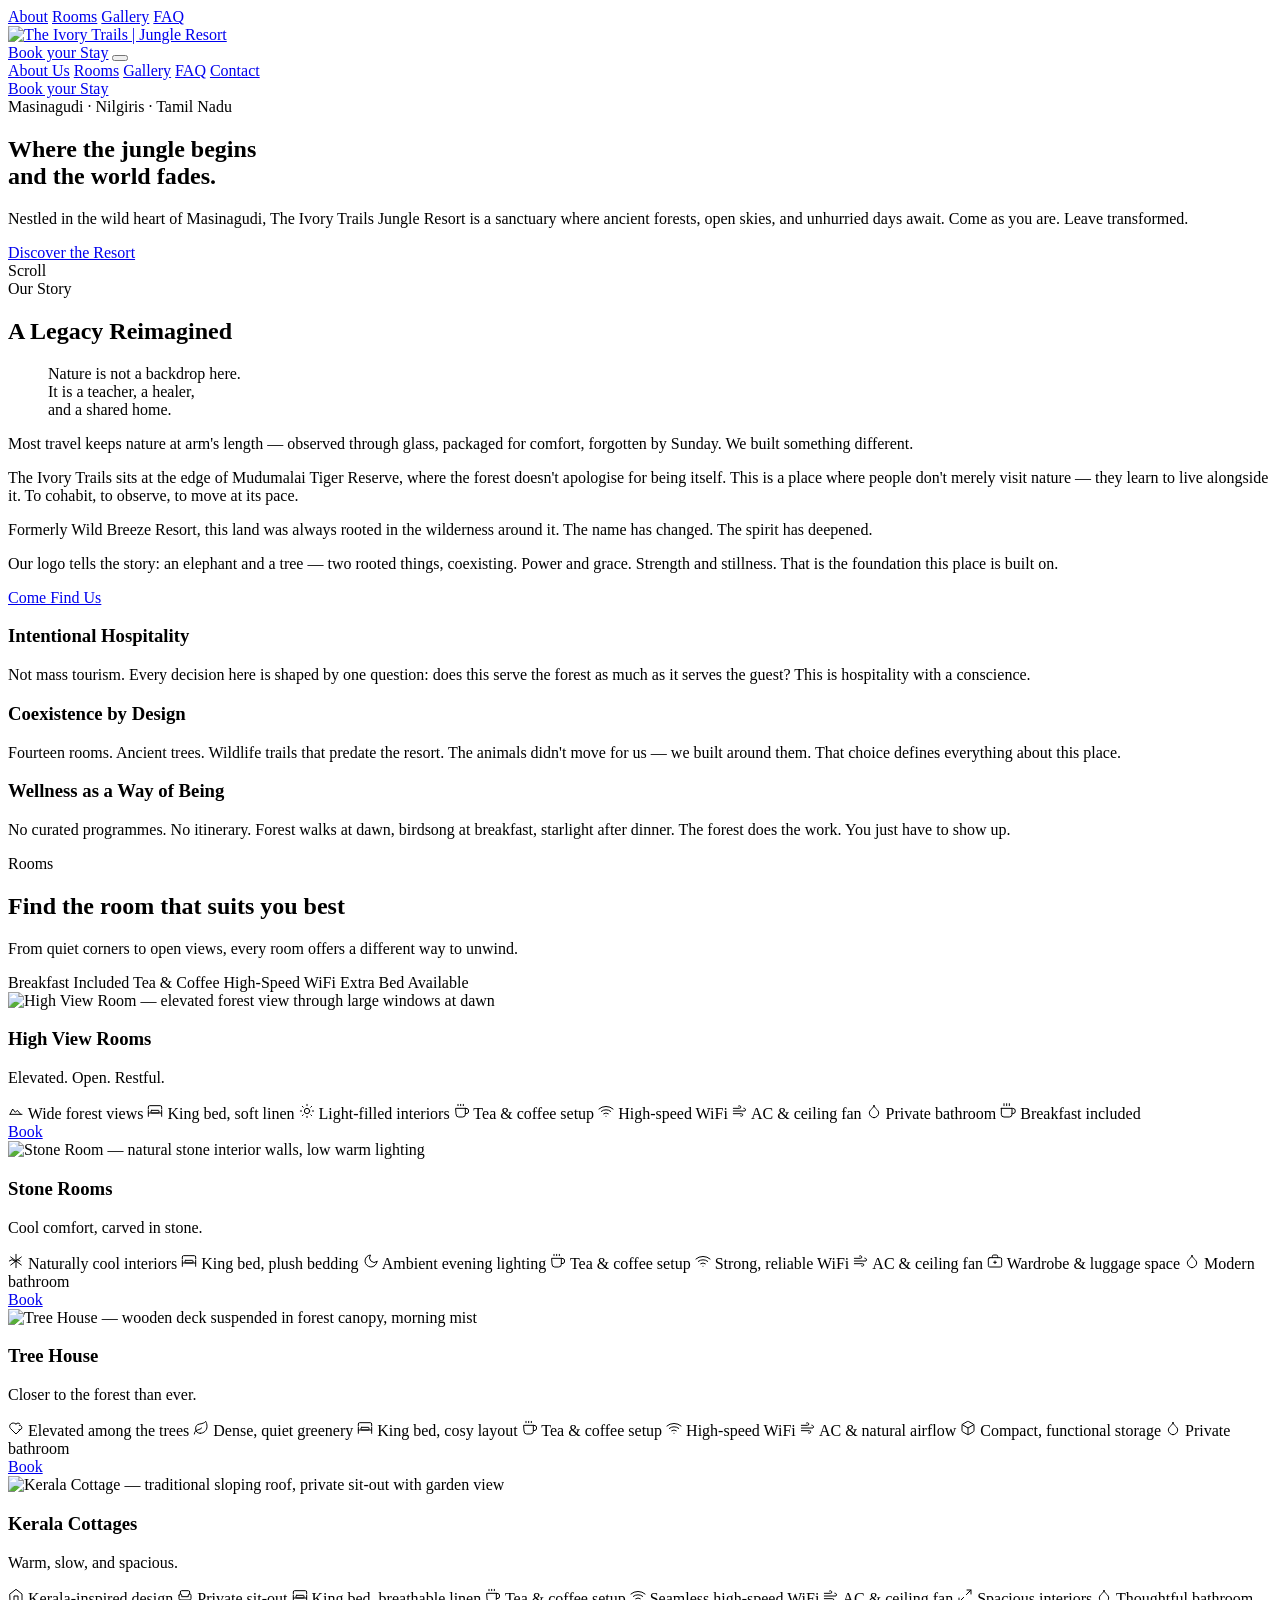
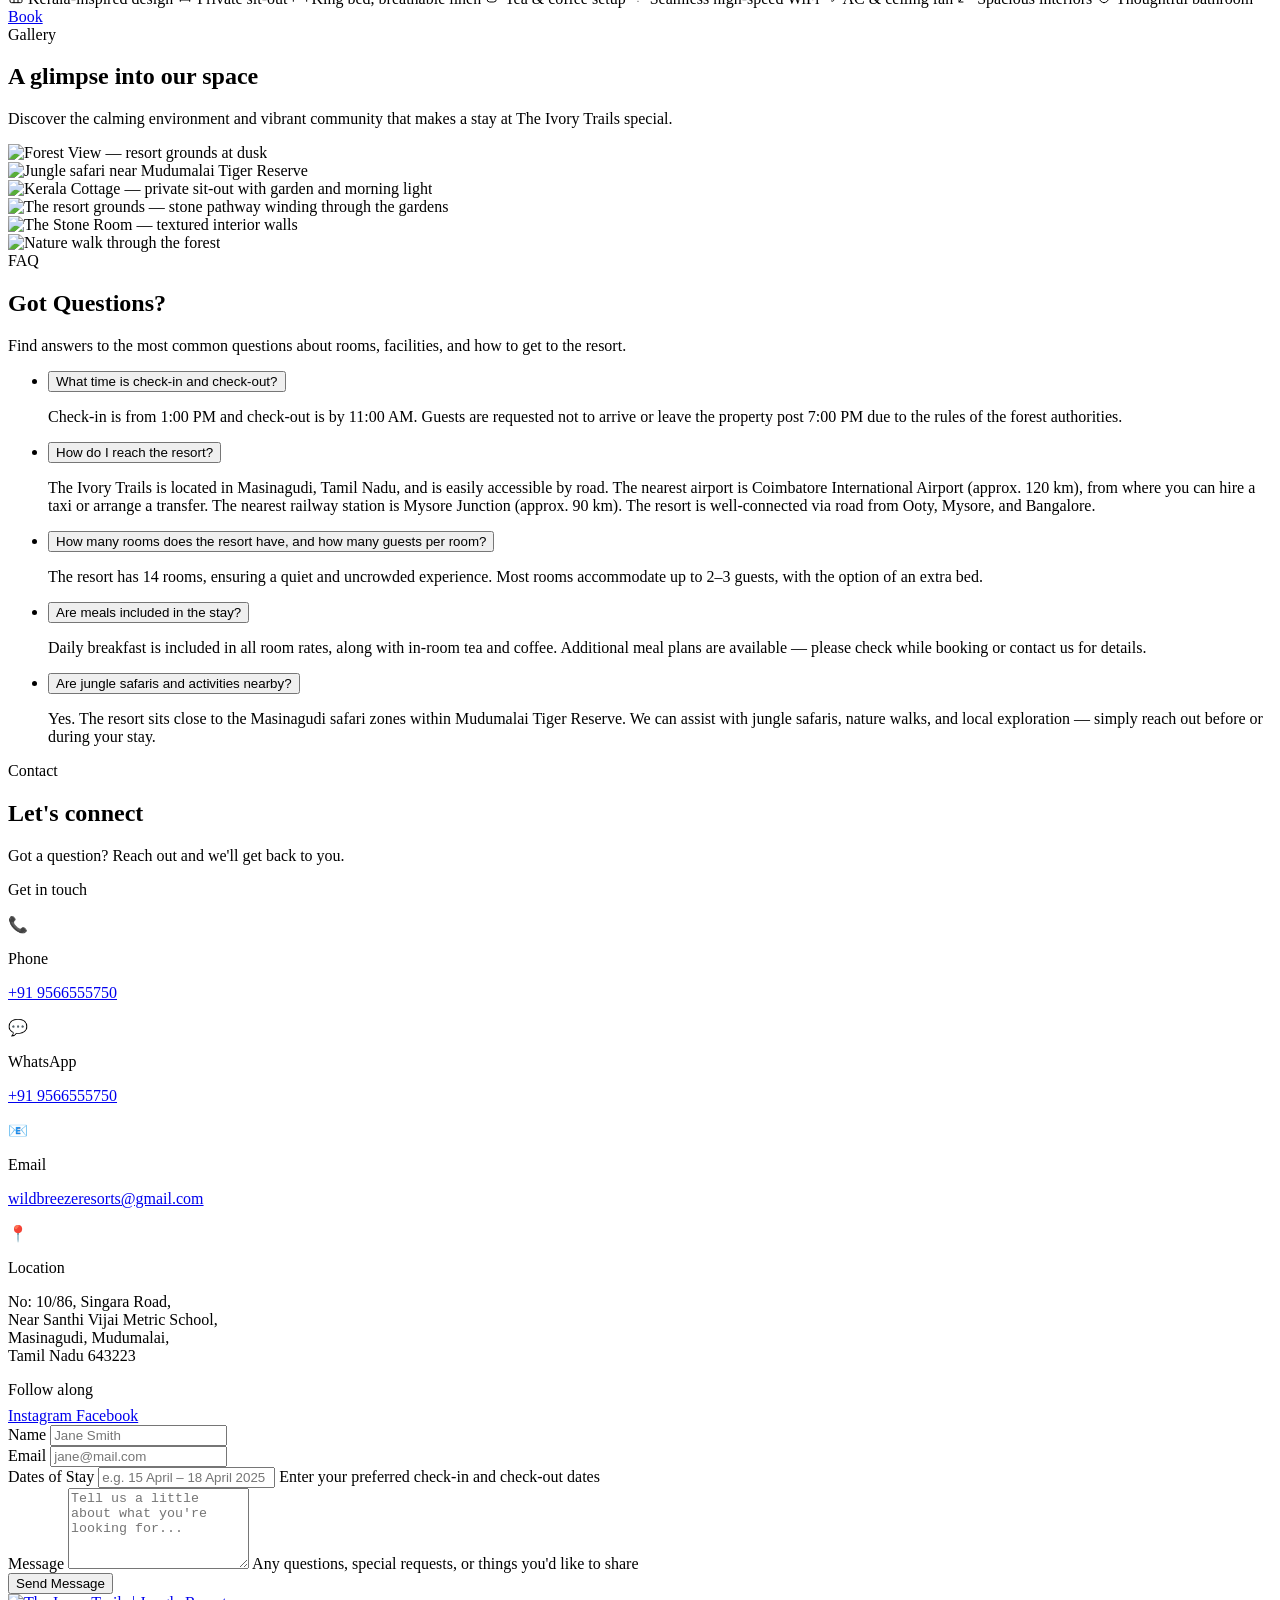
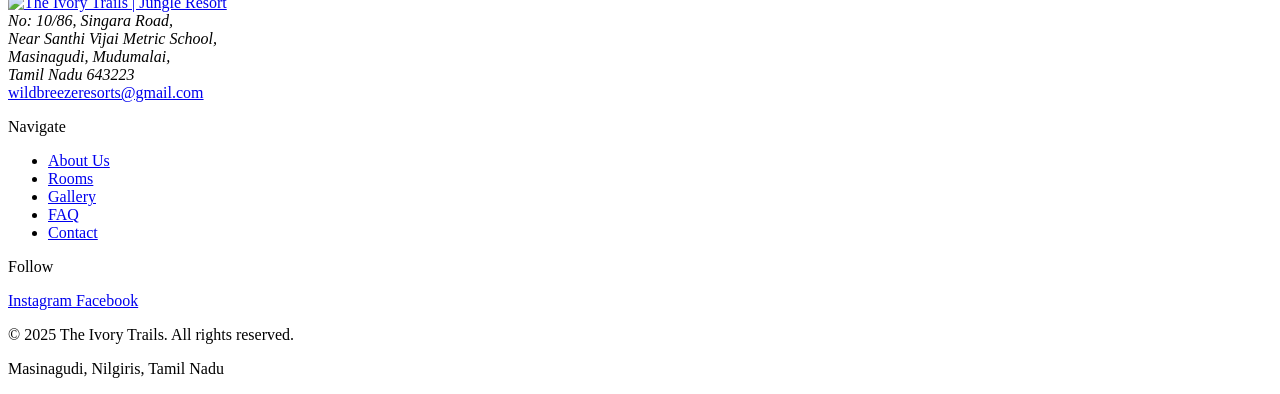
==== index.html @ cd59f32b "Create index.html" ====
<!DOCTYPE html>
<html lang="en">
<head>
  <meta charset="UTF-8" />
  <meta name="viewport" content="width=device-width, initial-scale=1.0" />
  <meta name="description" content="The Ivory Trails Jungle Resort — a 14-room boutique sanctuary in Masinagudi, Tamil Nadu. Ancient forests, unhurried days, and open skies await." />

  <title>The Ivory Trails | Jungle Resort — Masinagudi</title>

  <!-- Preconnect to Google Fonts for performance -->
  <link rel="preconnect" href="https://fonts.googleapis.com" />
  <link rel="preconnect" href="https://fonts.gstatic.com" crossorigin />

  <!-- Cormorant Garamond (serif) + Inter (sans-serif) — weights 300, 400, 500 only -->
  <link
    href="https://fonts.googleapis.com/css2?family=Cormorant+Garamond:ital,wght@0,300;0,400;0,500;1,300;1,400&family=Inter:wght@300;400;500&display=swap"
    rel="stylesheet"
  />

  <link rel="stylesheet" href="styles.css" />
</head>

<body>

  <!-- ==========================================================================
       NAVIGATION
       Fixed header. Transparent over hero, transitions to solid --cream on scroll.
       JS handles the is-scrolled class toggle via IntersectionObserver.
  =========================================================================== -->

  <header id="site-nav" class="nav" role="banner">
    <div class="nav__inner">

      <!-- Left: desktop nav links -->
      <nav class="nav__links" aria-label="Main navigation">
        <a href="#about" class="nav__link">About</a>
        <a href="#rooms" class="nav__link">Rooms</a>
        <a href="#gallery" class="nav__link">Gallery</a>
        <a href="#faq" class="nav__link">FAQ</a>
      </nav>

      <!-- Center: logo -->
      <a href="#hero" class="nav__logo" aria-label="The Ivory Trails — home">
        <img
          src="/assets/logo-wYd9cfSk.png"
          alt="The Ivory Trails | Jungle Resort"
          class="nav__logo-img"
          height="80"
        />
      </a>

      <!-- Right: CTA + hamburger -->
      <div class="nav__actions">
        <a
          href="https://wa.me/919566555750"
          target="_blank"
          rel="noopener noreferrer"
          class="btn btn--ghost nav__cta"
          aria-label="Book your stay via WhatsApp"
        >Book your Stay</a>
        <button
          id="nav-hamburger"
          class="nav__hamburger"
          aria-label="Open navigation menu"
          aria-expanded="false"
          aria-controls="nav-mobile-menu"
        >
          <span class="nav__hamburger-line"></span>
          <span class="nav__hamburger-line"></span>
          <span class="nav__hamburger-line"></span>
        </button>
      </div>

    </div><!-- /.nav__inner -->
  </header>

  <!-- Mobile menu drawer -->
  <div
    id="nav-mobile-menu"
    class="nav__mobile-menu"
    role="dialog"
    aria-label="Mobile navigation"
    aria-modal="true"
  >
    <nav class="nav__mobile-links" aria-label="Mobile navigation links">
      <a href="#about"   class="nav__mobile-link">About Us</a>
      <a href="#rooms"   class="nav__mobile-link">Rooms</a>
      <a href="#gallery" class="nav__mobile-link">Gallery</a>
      <a href="#faq"     class="nav__mobile-link">FAQ</a>
      <a href="#contact" class="nav__mobile-link">Contact</a>
    </nav>
    <div class="nav__mobile-cta">
      <a
        href="https://wa.me/919566555750"
        target="_blank"
        rel="noopener noreferrer"
        class="btn btn--primary"
        aria-label="Book your stay via WhatsApp"
      >
        Book your Stay
      </a>
    </div>
  </div>

  <!-- ==========================================================================
       MAIN CONTENT
  =========================================================================== -->

  <main id="main-content">

    <!-- ========================================================================
         HERO
         Full-viewport. Dark forest gradient background.
         Text centered, ivory tones.
    ========================================================================= -->

    <section id="hero" class="hero" aria-label="Hero — The Ivory Trails">

      <!-- Background -->
      <div class="hero__bg" role="presentation" aria-hidden="true" style="background-image: url('/assets/hero-DrsLAOCk.jpg'); background-size: cover; background-position: center;"></div>

      <div class="hero__content">
        <span class="hero__eyebrow">Masinagudi · Nilgiris · Tamil Nadu</span>

        <h1 class="hero__headline">
          Where the jungle begins<br />and the world fades.
        </h1>

        <p class="hero__subtext">
          Nestled in the wild heart of Masinagudi, The Ivory Trails Jungle Resort
          is a sanctuary where ancient forests, open skies, and unhurried days await.
          Come as you are. Leave transformed.
        </p>

        <div class="hero__cta">
          <a href="#about" class="btn btn--ghost">Discover the Resort</a>
        </div>
      </div>

      <!-- Scroll hint indicator -->
      <div class="hero__scroll-hint" aria-hidden="true">
        <span>Scroll</span>
        <div class="hero__scroll-line"></div>
      </div>

    </section>


    <!-- ========================================================================
         ABOUT — A Legacy Reimagined
    ========================================================================= -->

    <section id="about" class="about" aria-labelledby="about-heading">
      <div class="container">

        <div class="about__inner">

          <!-- Left: copy -->
          <div class="about__copy">
            <header class="section-header reveal">
              <span class="section-tag">Our Story</span>
              <h2 id="about-heading" class="section-heading">
                A Legacy Reimagined
              </h2>
            </header>

            <blockquote class="about__quote reveal">
              Nature is not a backdrop here.<br>
              It is a teacher, a healer,<br>
              and a shared home.
            </blockquote>

            <div class="about__body reveal">
              <p>
                Most travel keeps nature at arm's length — observed through glass,
                packaged for comfort, forgotten by Sunday.
                We built something different.
              </p>
              <p>
                The Ivory Trails sits at the edge of Mudumalai Tiger Reserve, where the
                forest doesn't apologise for being itself. This is a place where people
                don't merely visit nature — they learn to live alongside it.
                To cohabit, to observe, to move at its pace.
              </p>
              <p>
                Formerly Wild Breeze Resort, this land was always rooted in the wilderness
                around it. The name has changed. The spirit has deepened.
              </p>
            </div>

            <div class="about__logo-story reveal">
              <p class="about__logo-story-text">
                Our logo tells the story: an elephant and a tree — two rooted things,
                coexisting. Power and grace. Strength and stillness.
                That is the foundation this place is built on.
              </p>
            </div>

            <div class="about__cta reveal">
              <a href="#contact" class="btn btn--text" aria-label="Get in touch with us">
                Come Find Us
              </a>
            </div>
          </div>

          <!-- Right: three pillars -->
          <div class="about__pillars">

            <article class="pillar reveal" aria-label="Intentional Hospitality">
              <div class="pillar__rule" aria-hidden="true"></div>
              <h3 class="pillar__title">Intentional Hospitality</h3>
              <p class="pillar__text">
                Not mass tourism. Every decision here is shaped by one question:
                does this serve the forest as much as it serves the guest?
                This is hospitality with a conscience.
              </p>
            </article>

            <article class="pillar reveal" aria-label="Coexistence by Design">
              <div class="pillar__rule" aria-hidden="true"></div>
              <h3 class="pillar__title">Coexistence by Design</h3>
              <p class="pillar__text">
                Fourteen rooms. Ancient trees. Wildlife trails that predate the resort.
                The animals didn't move for us — we built around them. That choice
                defines everything about this place.
              </p>
            </article>

            <article class="pillar reveal" aria-label="Wellness as a Way of Being">
              <div class="pillar__rule" aria-hidden="true"></div>
              <h3 class="pillar__title">Wellness as a Way of Being</h3>
              <p class="pillar__text">
                No curated programmes. No itinerary. Forest walks at dawn,
                birdsong at breakfast, starlight after dinner.
                The forest does the work. You just have to show up.
              </p>
            </article>

          </div><!-- /.about__pillars -->

        </div><!-- /.about__inner -->

      </div><!-- /.container -->
    </section>


    <!-- ========================================================================
         ROOMS — Find the room that suits you best
    ========================================================================= -->

    <section id="rooms" class="rooms" aria-labelledby="rooms-heading">
      <div class="container">

        <header class="section-header reveal">
          <span class="section-tag">Rooms</span>
          <h2 id="rooms-heading" class="section-heading">
            Find the room that suits you best
          </h2>
          <p class="section-subtext mt-sm">
            From quiet corners to open views, every room offers a different
            way to unwind.
          </p>

          <!-- All-room amenities — shown as badges under the subtext -->
          <div class="rooms__amenities-note" aria-label="Included in all rooms">
            <span class="amenity-badge">Breakfast Included</span>
            <span class="amenity-badge">Tea &amp; Coffee</span>
            <span class="amenity-badge">High-Speed WiFi</span>
            <span class="amenity-badge">Extra Bed Available</span>
          </div>
        </header>

        <div class="rooms__grid">

          <!-- Room 1: High View Rooms -->
          <article class="room-card reveal" aria-label="High View Rooms">
            <div class="room-card__image">
              <img
                src="/assets/room-highview-yZsFXIhE.jpg"
                alt="High View Room — elevated forest view through large windows at dawn"
                loading="lazy"
                class="room-card__img"
              />
            </div>
            <div class="room-card__body">
              <h3 class="room-card__name">High View Rooms</h3>
              <p class="room-card__tagline">Elevated. Open. Restful.</p>
              <div class="room-card__amenities" aria-label="Room amenities">
                <span class="room-amenity">
                  <!-- Mountain / landscape view -->
                  <svg width="16" height="16" viewBox="0 0 24 24" fill="none" stroke="currentColor" stroke-width="1.5" stroke-linecap="round" stroke-linejoin="round" aria-hidden="true"><path d="m3 17 4-8 4 5 3-3 5 6"/><path d="M3 17h18"/></svg>
                  Wide forest views
                </span>
                <span class="room-amenity">
                  <!-- Bed -->
                  <svg width="16" height="16" viewBox="0 0 24 24" fill="none" stroke="currentColor" stroke-width="1.5" stroke-linecap="round" stroke-linejoin="round" aria-hidden="true"><path d="M2 9V6a2 2 0 0 1 2-2h16a2 2 0 0 1 2 2v3"/><path d="M2 11v9"/><path d="M22 11v9"/><path d="M2 15h20"/><rect x="6" y="11" width="12" height="4" rx="1"/></svg>
                  King bed, soft linen
                </span>
                <span class="room-amenity">
                  <!-- Sun / light-filled -->
                  <svg width="16" height="16" viewBox="0 0 24 24" fill="none" stroke="currentColor" stroke-width="1.5" stroke-linecap="round" stroke-linejoin="round" aria-hidden="true"><circle cx="12" cy="12" r="4"/><path d="M12 2v2"/><path d="M12 20v2"/><path d="m4.93 4.93 1.41 1.41"/><path d="m17.66 17.66 1.41 1.41"/><path d="M2 12h2"/><path d="M20 12h2"/><path d="m6.34 17.66-1.41 1.41"/><path d="m19.07 4.93-1.41 1.41"/></svg>
                  Light-filled interiors
                </span>
                <span class="room-amenity">
                  <!-- Coffee / tea -->
                  <svg width="16" height="16" viewBox="0 0 24 24" fill="none" stroke="currentColor" stroke-width="1.5" stroke-linecap="round" stroke-linejoin="round" aria-hidden="true"><path d="M17 8h1a4 4 0 1 1 0 8h-1"/><path d="M3 8h14v9a4 4 0 0 1-4 4H7a4 4 0 0 1-4-4Z"/><line x1="6" x2="6" y1="2" y2="4"/><line x1="10" x2="10" y1="2" y2="4"/><line x1="14" x2="14" y1="2" y2="4"/></svg>
                  Tea &amp; coffee setup
                </span>
                <span class="room-amenity">
                  <!-- WiFi -->
                  <svg width="16" height="16" viewBox="0 0 24 24" fill="none" stroke="currentColor" stroke-width="1.5" stroke-linecap="round" stroke-linejoin="round" aria-hidden="true"><path d="M5 12.55a11 11 0 0 1 14.08 0"/><path d="M1.42 9a16 16 0 0 1 21.16 0"/><path d="M8.53 16.11a6 6 0 0 1 6.95 0"/><line x1="12" x2="12" y1="20" y2="20"/></svg>
                  High-speed WiFi
                </span>
                <span class="room-amenity">
                  <!-- Wind / AC & fan -->
                  <svg width="16" height="16" viewBox="0 0 24 24" fill="none" stroke="currentColor" stroke-width="1.5" stroke-linecap="round" stroke-linejoin="round" aria-hidden="true"><path d="M17.7 7.7a2.5 2.5 0 0 1 1.8 4.3H2"/><path d="M9.6 4.6A2 2 0 1 1 11 8H2"/><path d="M12.6 19.4A2 2 0 1 0 14 16H2"/></svg>
                  AC &amp; ceiling fan
                </span>
                <span class="room-amenity">
                  <!-- Droplet / bathroom -->
                  <svg width="16" height="16" viewBox="0 0 24 24" fill="none" stroke="currentColor" stroke-width="1.5" stroke-linecap="round" stroke-linejoin="round" aria-hidden="true"><path d="M12 22a7 7 0 0 0 7-7c0-2-1-3.9-3-5.5s-3.5-4-4-6.5c-.5 2.5-2 4.9-4 6.5C6 11.1 5 13 5 15a7 7 0 0 0 7 7z"/></svg>
                  Private bathroom
                </span>
                <span class="room-amenity">
                  <!-- Breakfast -->
                  <svg width="16" height="16" viewBox="0 0 24 24" fill="none" stroke="currentColor" stroke-width="1.5" stroke-linecap="round" stroke-linejoin="round" aria-hidden="true"><path d="M18 8h1a4 4 0 0 1 0 8h-1"/><path d="M2 8h16v9a4 4 0 0 1-4 4H6a4 4 0 0 1-4-4V8z"/><line x1="6" x2="6" y1="1" y2="4"/><line x1="10" x2="10" y1="1" y2="4"/><line x1="14" x2="14" y1="1" y2="4"/></svg>
                  Breakfast included
                </span>
              </div>
              <a
                href="https://wa.me/919566555750?text=Hi%2C%20I%20would%20like%20to%20book%20a%20High%20View%20Room%20at%20The%20Ivory%20Trails."
                target="_blank"
                rel="noopener noreferrer"
                class="btn btn--outline room-card__cta"
                aria-label="Book a High View Room via WhatsApp"
              >
                Book
              </a>
            </div>
          </article>

          <!-- Room 2: Stone Rooms -->
          <article class="room-card reveal" aria-label="Stone Rooms">
            <div class="room-card__image">
              <img
                src="/assets/room-stone-BHbPfJMH.jpg"
                alt="Stone Room — natural stone interior walls, low warm lighting"
                loading="lazy"
                class="room-card__img"
              />
            </div>
            <div class="room-card__body">
              <h3 class="room-card__name">Stone Rooms</h3>
              <p class="room-card__tagline">Cool comfort, carved in stone.</p>
              <div class="room-card__amenities" aria-label="Room amenities">
                <span class="room-amenity">
                  <!-- Snowflake / naturally cool -->
                  <svg width="16" height="16" viewBox="0 0 24 24" fill="none" stroke="currentColor" stroke-width="1.5" stroke-linecap="round" stroke-linejoin="round" aria-hidden="true"><line x1="12" y1="2" x2="12" y2="22"/><path d="m20 6-8 6-8-6"/><path d="m20 18-8-6-8 6"/><path d="m2 12 4-2 4 2"/><path d="m18 12-4-2-4 2"/></svg>
                  Naturally cool interiors
                </span>
                <span class="room-amenity">
                  <!-- Bed -->
                  <svg width="16" height="16" viewBox="0 0 24 24" fill="none" stroke="currentColor" stroke-width="1.5" stroke-linecap="round" stroke-linejoin="round" aria-hidden="true"><path d="M2 9V6a2 2 0 0 1 2-2h16a2 2 0 0 1 2 2v3"/><path d="M2 11v9"/><path d="M22 11v9"/><path d="M2 15h20"/><rect x="6" y="11" width="12" height="4" rx="1"/></svg>
                  King bed, plush bedding
                </span>
                <span class="room-amenity">
                  <!-- Moon / ambient evening lighting -->
                  <svg width="16" height="16" viewBox="0 0 24 24" fill="none" stroke="currentColor" stroke-width="1.5" stroke-linecap="round" stroke-linejoin="round" aria-hidden="true"><path d="M21 12.79A9 9 0 1 1 11.21 3 7 7 0 0 0 21 12.79z"/></svg>
                  Ambient evening lighting
                </span>
                <span class="room-amenity">
                  <!-- Coffee / tea -->
                  <svg width="16" height="16" viewBox="0 0 24 24" fill="none" stroke="currentColor" stroke-width="1.5" stroke-linecap="round" stroke-linejoin="round" aria-hidden="true"><path d="M17 8h1a4 4 0 1 1 0 8h-1"/><path d="M3 8h14v9a4 4 0 0 1-4 4H7a4 4 0 0 1-4-4Z"/><line x1="6" x2="6" y1="2" y2="4"/><line x1="10" x2="10" y1="2" y2="4"/><line x1="14" x2="14" y1="2" y2="4"/></svg>
                  Tea &amp; coffee setup
                </span>
                <span class="room-amenity">
                  <!-- WiFi -->
                  <svg width="16" height="16" viewBox="0 0 24 24" fill="none" stroke="currentColor" stroke-width="1.5" stroke-linecap="round" stroke-linejoin="round" aria-hidden="true"><path d="M5 12.55a11 11 0 0 1 14.08 0"/><path d="M1.42 9a16 16 0 0 1 21.16 0"/><path d="M8.53 16.11a6 6 0 0 1 6.95 0"/><line x1="12" x2="12" y1="20" y2="20"/></svg>
                  Strong, reliable WiFi
                </span>
                <span class="room-amenity">
                  <!-- Wind / AC & fan -->
                  <svg width="16" height="16" viewBox="0 0 24 24" fill="none" stroke="currentColor" stroke-width="1.5" stroke-linecap="round" stroke-linejoin="round" aria-hidden="true"><path d="M17.7 7.7a2.5 2.5 0 0 1 1.8 4.3H2"/><path d="M9.6 4.6A2 2 0 1 1 11 8H2"/><path d="M12.6 19.4A2 2 0 1 0 14 16H2"/></svg>
                  AC &amp; ceiling fan
                </span>
                <span class="room-amenity">
                  <!-- Briefcase / luggage & wardrobe -->
                  <svg width="16" height="16" viewBox="0 0 24 24" fill="none" stroke="currentColor" stroke-width="1.5" stroke-linecap="round" stroke-linejoin="round" aria-hidden="true"><rect x="2" y="7" width="20" height="14" rx="2"/><path d="M16 7V5a2 2 0 0 0-2-2h-4a2 2 0 0 0-2 2v2"/><line x1="12" x2="12" y1="12" y2="16"/><line x1="10" x2="14" y1="14" y2="14"/></svg>
                  Wardrobe &amp; luggage space
                </span>
                <span class="room-amenity">
                  <!-- Droplet / bathroom -->
                  <svg width="16" height="16" viewBox="0 0 24 24" fill="none" stroke="currentColor" stroke-width="1.5" stroke-linecap="round" stroke-linejoin="round" aria-hidden="true"><path d="M12 22a7 7 0 0 0 7-7c0-2-1-3.9-3-5.5s-3.5-4-4-6.5c-.5 2.5-2 4.9-4 6.5C6 11.1 5 13 5 15a7 7 0 0 0 7 7z"/></svg>
                  Modern bathroom
                </span>
              </div>
              <a
                href="https://wa.me/919566555750?text=Hi%2C%20I%20would%20like%20to%20book%20a%20Stone%20Room%20at%20The%20Ivory%20Trails."
                target="_blank"
                rel="noopener noreferrer"
                class="btn btn--outline room-card__cta"
                aria-label="Book a Stone Room via WhatsApp"
              >
                Book
              </a>
            </div>
          </article>

          <!-- Room 3: Tree House -->
          <article class="room-card reveal" aria-label="Tree House">
            <div class="room-card__image">
              <img
                src="/assets/room-treehouse-BjELQRq7.jpg"
                alt="Tree House — wooden deck suspended in forest canopy, morning mist"
                loading="lazy"
                class="room-card__img"
              />
            </div>
            <div class="room-card__body">
              <h3 class="room-card__name">Tree House</h3>
              <p class="room-card__tagline">Closer to the forest than ever.</p>
              <div class="room-card__amenities" aria-label="Room amenities">
                <span class="room-amenity">
                  <!-- Tree / elevated among trees -->
                  <svg width="16" height="16" viewBox="0 0 24 24" fill="none" stroke="currentColor" stroke-width="1.5" stroke-linecap="round" stroke-linejoin="round" aria-hidden="true"><path d="M17 8c.7 0 1.3.1 1.8.4 1.5.7 2.2 2.4 1.8 4a3 3 0 0 1-3 2.1h-1.1"/><path d="M12 6c1.5-2 4.5-2 6 0"/><path d="M12 6C9.5 4 6 4 4 6c-2 2-2 5 0 7l8 8 8-8"/></svg>
                  Elevated among the trees
                </span>
                <span class="room-amenity">
                  <!-- Leaf / dense greenery -->
                  <svg width="16" height="16" viewBox="0 0 24 24" fill="none" stroke="currentColor" stroke-width="1.5" stroke-linecap="round" stroke-linejoin="round" aria-hidden="true"><path d="M11 20A7 7 0 0 1 9.8 6.1C15.5 5 17 4.48 19 2c1 2 2 4.18 2 8 0 5.5-4.78 10-10 10z"/><path d="M2 21c0-3 1.85-5.36 5.08-6C9.5 14.52 12 13 13 12"/></svg>
                  Dense, quiet greenery
                </span>
                <span class="room-amenity">
                  <!-- Bed -->
                  <svg width="16" height="16" viewBox="0 0 24 24" fill="none" stroke="currentColor" stroke-width="1.5" stroke-linecap="round" stroke-linejoin="round" aria-hidden="true"><path d="M2 9V6a2 2 0 0 1 2-2h16a2 2 0 0 1 2 2v3"/><path d="M2 11v9"/><path d="M22 11v9"/><path d="M2 15h20"/><rect x="6" y="11" width="12" height="4" rx="1"/></svg>
                  King bed, cosy layout
                </span>
                <span class="room-amenity">
                  <!-- Coffee / tea -->
                  <svg width="16" height="16" viewBox="0 0 24 24" fill="none" stroke="currentColor" stroke-width="1.5" stroke-linecap="round" stroke-linejoin="round" aria-hidden="true"><path d="M17 8h1a4 4 0 1 1 0 8h-1"/><path d="M3 8h14v9a4 4 0 0 1-4 4H7a4 4 0 0 1-4-4Z"/><line x1="6" x2="6" y1="2" y2="4"/><line x1="10" x2="10" y1="2" y2="4"/><line x1="14" x2="14" y1="2" y2="4"/></svg>
                  Tea &amp; coffee setup
                </span>
                <span class="room-amenity">
                  <!-- WiFi -->
                  <svg width="16" height="16" viewBox="0 0 24 24" fill="none" stroke="currentColor" stroke-width="1.5" stroke-linecap="round" stroke-linejoin="round" aria-hidden="true"><path d="M5 12.55a11 11 0 0 1 14.08 0"/><path d="M1.42 9a16 16 0 0 1 21.16 0"/><path d="M8.53 16.11a6 6 0 0 1 6.95 0"/><line x1="12" x2="12" y1="20" y2="20"/></svg>
                  High-speed WiFi
                </span>
                <span class="room-amenity">
                  <!-- Wind / AC & natural airflow -->
                  <svg width="16" height="16" viewBox="0 0 24 24" fill="none" stroke="currentColor" stroke-width="1.5" stroke-linecap="round" stroke-linejoin="round" aria-hidden="true"><path d="M17.7 7.7a2.5 2.5 0 0 1 1.8 4.3H2"/><path d="M9.6 4.6A2 2 0 1 1 11 8H2"/><path d="M12.6 19.4A2 2 0 1 0 14 16H2"/></svg>
                  AC &amp; natural airflow
                </span>
                <span class="room-amenity">
                  <!-- Box / compact storage -->
                  <svg width="16" height="16" viewBox="0 0 24 24" fill="none" stroke="currentColor" stroke-width="1.5" stroke-linecap="round" stroke-linejoin="round" aria-hidden="true"><path d="M21 8a2 2 0 0 0-1-1.73l-7-4a2 2 0 0 0-2 0l-7 4A2 2 0 0 0 3 8v8a2 2 0 0 0 1 1.73l7 4a2 2 0 0 0 2 0l7-4A2 2 0 0 0 21 16Z"/><path d="m3.3 7 8.7 5 8.7-5"/><path d="M12 22V12"/></svg>
                  Compact, functional storage
                </span>
                <span class="room-amenity">
                  <!-- Droplet / bathroom -->
                  <svg width="16" height="16" viewBox="0 0 24 24" fill="none" stroke="currentColor" stroke-width="1.5" stroke-linecap="round" stroke-linejoin="round" aria-hidden="true"><path d="M12 22a7 7 0 0 0 7-7c0-2-1-3.9-3-5.5s-3.5-4-4-6.5c-.5 2.5-2 4.9-4 6.5C6 11.1 5 13 5 15a7 7 0 0 0 7 7z"/></svg>
                  Private bathroom
                </span>
              </div>
              <a
                href="https://wa.me/919566555750?text=Hi%2C%20I%20would%20like%20to%20book%20the%20Tree%20House%20at%20The%20Ivory%20Trails."
                target="_blank"
                rel="noopener noreferrer"
                class="btn btn--outline room-card__cta"
                aria-label="Book the Tree House via WhatsApp"
              >
                Book
              </a>
            </div>
          </article>

          <!-- Room 4: Kerala Cottages -->
          <article class="room-card reveal" aria-label="Kerala Cottages">
            <div class="room-card__image">
              <img
                src="/assets/room-kerala-c9O3HGKb.jpg"
                alt="Kerala Cottage — traditional sloping roof, private sit-out with garden view"
                loading="lazy"
                class="room-card__img"
              />
            </div>
            <div class="room-card__body">
              <h3 class="room-card__name">Kerala Cottages</h3>
              <p class="room-card__tagline">Warm, slow, and spacious.</p>
              <div class="room-card__amenities" aria-label="Room amenities">
                <span class="room-amenity">
                  <!-- Home / Kerala-inspired design -->
                  <svg width="16" height="16" viewBox="0 0 24 24" fill="none" stroke="currentColor" stroke-width="1.5" stroke-linecap="round" stroke-linejoin="round" aria-hidden="true"><path d="m3 9 9-7 9 7v11a2 2 0 0 1-2 2H5a2 2 0 0 1-2-2z"/><polyline points="9 22 9 12 15 12 15 22"/></svg>
                  Kerala-inspired design
                </span>
                <span class="room-amenity">
                  <!-- Chair / private sit-out -->
                  <svg width="16" height="16" viewBox="0 0 24 24" fill="none" stroke="currentColor" stroke-width="1.5" stroke-linecap="round" stroke-linejoin="round" aria-hidden="true"><path d="M19 9V6a2 2 0 0 0-2-2H7a2 2 0 0 0-2 2v3"/><path d="M3 11v5a2 2 0 0 0 2 2h14a2 2 0 0 0 2-2v-5a2 2 0 0 0-4 0v2H7v-2a2 2 0 0 0-4 0Z"/><path d="M5 18v2"/><path d="M19 18v2"/></svg>
                  Private sit-out
                </span>
                <span class="room-amenity">
                  <!-- Bed -->
                  <svg width="16" height="16" viewBox="0 0 24 24" fill="none" stroke="currentColor" stroke-width="1.5" stroke-linecap="round" stroke-linejoin="round" aria-hidden="true"><path d="M2 9V6a2 2 0 0 1 2-2h16a2 2 0 0 1 2 2v3"/><path d="M2 11v9"/><path d="M22 11v9"/><path d="M2 15h20"/><rect x="6" y="11" width="12" height="4" rx="1"/></svg>
                  King bed, breathable linen
                </span>
                <span class="room-amenity">
                  <!-- Coffee / tea -->
                  <svg width="16" height="16" viewBox="0 0 24 24" fill="none" stroke="currentColor" stroke-width="1.5" stroke-linecap="round" stroke-linejoin="round" aria-hidden="true"><path d="M17 8h1a4 4 0 1 1 0 8h-1"/><path d="M3 8h14v9a4 4 0 0 1-4 4H7a4 4 0 0 1-4-4Z"/><line x1="6" x2="6" y1="2" y2="4"/><line x1="10" x2="10" y1="2" y2="4"/><line x1="14" x2="14" y1="2" y2="4"/></svg>
                  Tea &amp; coffee setup
                </span>
                <span class="room-amenity">
                  <!-- WiFi -->
                  <svg width="16" height="16" viewBox="0 0 24 24" fill="none" stroke="currentColor" stroke-width="1.5" stroke-linecap="round" stroke-linejoin="round" aria-hidden="true"><path d="M5 12.55a11 11 0 0 1 14.08 0"/><path d="M1.42 9a16 16 0 0 1 21.16 0"/><path d="M8.53 16.11a6 6 0 0 1 6.95 0"/><line x1="12" x2="12" y1="20" y2="20"/></svg>
                  Seamless high-speed WiFi
                </span>
                <span class="room-amenity">
                  <!-- Wind / AC & fan -->
                  <svg width="16" height="16" viewBox="0 0 24 24" fill="none" stroke="currentColor" stroke-width="1.5" stroke-linecap="round" stroke-linejoin="round" aria-hidden="true"><path d="M17.7 7.7a2.5 2.5 0 0 1 1.8 4.3H2"/><path d="M9.6 4.6A2 2 0 1 1 11 8H2"/><path d="M12.6 19.4A2 2 0 1 0 14 16H2"/></svg>
                  AC &amp; ceiling fan
                </span>
                <span class="room-amenity">
                  <!-- Maximize / spacious interiors -->
                  <svg width="16" height="16" viewBox="0 0 24 24" fill="none" stroke="currentColor" stroke-width="1.5" stroke-linecap="round" stroke-linejoin="round" aria-hidden="true"><polyline points="15 3 21 3 21 9"/><polyline points="9 21 3 21 3 15"/><line x1="21" y1="3" x2="14" y2="10"/><line x1="3" y1="21" x2="10" y2="14"/></svg>
                  Spacious interiors
                </span>
                <span class="room-amenity">
                  <!-- Droplet / bathroom -->
                  <svg width="16" height="16" viewBox="0 0 24 24" fill="none" stroke="currentColor" stroke-width="1.5" stroke-linecap="round" stroke-linejoin="round" aria-hidden="true"><path d="M12 22a7 7 0 0 0 7-7c0-2-1-3.9-3-5.5s-3.5-4-4-6.5c-.5 2.5-2 4.9-4 6.5C6 11.1 5 13 5 15a7 7 0 0 0 7 7z"/></svg>
                  Thoughtful bathroom
                </span>
              </div>
              <a
                href="https://wa.me/919566555750?text=Hi%2C%20I%20would%20like%20to%20book%20a%20Kerala%20Cottage%20at%20The%20Ivory%20Trails."
                target="_blank"
                rel="noopener noreferrer"
                class="btn btn--outline room-card__cta"
                aria-label="Book a Kerala Cottage via WhatsApp"
              >
                Book
              </a>
            </div>
          </article>

        </div><!-- /.rooms__grid -->

      </div><!-- /.container -->
    </section>


    <!-- ========================================================================
         GALLERY — A glimpse into our space
    ========================================================================= -->

    <section id="gallery" class="gallery" aria-labelledby="gallery-heading">
      <div class="container">

        <header class="section-header section-header--center reveal">
          <span class="section-tag">Gallery</span>
          <h2 id="gallery-heading" class="section-heading">
            A glimpse into our space
          </h2>
          <p class="section-subtext mt-sm">
            Discover the calming environment and vibrant community that makes
            a stay at The Ivory Trails special.
          </p>
        </header>

        <div class="gallery__grid" aria-label="Resort photo gallery">

          <div class="gallery__tile reveal" aria-label="Forest view — the resort grounds at dusk">
            <img src="/assets/gallery-1-BJfLkPBG.jpg" alt="Forest View — resort grounds at dusk" loading="lazy" class="gallery__img" />
          </div>

          <div class="gallery__tile reveal" aria-label="Jungle safari near Mudumalai Tiger Reserve">
            <img src="/assets/activity-safari-B5O5yruC.jpg" alt="Jungle safari near Mudumalai Tiger Reserve" loading="lazy" class="gallery__img" />
          </div>

          <div class="gallery__tile reveal" aria-label="Kerala Cottage sit-out">
            <img src="/assets/gallery-4-Dd7D7vYI.jpg" alt="Kerala Cottage — private sit-out with garden and morning light" loading="lazy" class="gallery__img" />
          </div>

          <div class="gallery__tile reveal" aria-label="Stone pathway through the resort gardens">
            <img src="/assets/gallery-6-CR50QsHM.jpg" alt="The resort grounds — stone pathway winding through the gardens" loading="lazy" class="gallery__img" />
          </div>

          <div class="gallery__tile reveal" aria-label="The Stone Room interior">
            <img src="/assets/gallery-3-BJ9Yl9ps.jpg" alt="The Stone Room — textured interior walls" loading="lazy" class="gallery__img" />
          </div>

          <div class="gallery__tile reveal" aria-label="Nature walk through the forest">
            <img src="/assets/activity-walk-D5FWwHJI.jpg" alt="Nature walk through the forest" loading="lazy" class="gallery__img" />
          </div>

        </div><!-- /.gallery__grid -->

      </div><!-- /.container -->
    </section>


    <!-- ========================================================================
         FAQ — Got Questions?
    ========================================================================= -->

    <section id="faq" class="faq" aria-labelledby="faq-heading">
      <div class="container">

        <header class="section-header section-header--center reveal">
          <span class="section-tag">FAQ</span>
          <h2 id="faq-heading" class="section-heading">Got Questions?</h2>
          <p class="section-subtext mt-sm">
            Find answers to the most common questions about rooms, facilities,
            and how to get to the resort.
          </p>
        </header>

        <ul class="faq__list" role="list" aria-label="Frequently asked questions">

          <!-- FAQ Item 1 -->
          <li class="faq-item reveal">
            <button
              class="faq-item__trigger"
              aria-expanded="false"
              aria-controls="faq-panel-1"
              id="faq-btn-1"
            >
              What time is check-in and check-out?
              <span class="faq-item__icon" aria-hidden="true"></span>
            </button>
            <div
              id="faq-panel-1"
              class="faq-item__panel"
              role="region"
              aria-labelledby="faq-btn-1"
            >
              <p class="faq-item__answer">
                Check-in is from 1:00 PM and check-out is by 11:00 AM. Guests are
                requested not to arrive or leave the property post 7:00 PM due to
                the rules of the forest authorities.
              </p>
            </div>
          </li>

          <!-- FAQ Item 2 -->
          <li class="faq-item reveal">
            <button
              class="faq-item__trigger"
              aria-expanded="false"
              aria-controls="faq-panel-2"
              id="faq-btn-2"
            >
              How do I reach the resort?
              <span class="faq-item__icon" aria-hidden="true"></span>
            </button>
            <div
              id="faq-panel-2"
              class="faq-item__panel"
              role="region"
              aria-labelledby="faq-btn-2"
            >
              <p class="faq-item__answer">
                The Ivory Trails is located in Masinagudi, Tamil Nadu, and is easily
                accessible by road. The nearest airport is Coimbatore International
                Airport (approx. 120 km), from where you can hire a taxi or arrange
                a transfer. The nearest railway station is Mysore Junction
                (approx. 90 km). The resort is well-connected via road from Ooty,
                Mysore, and Bangalore.
              </p>
            </div>
          </li>

          <!-- FAQ Item 3 -->
          <li class="faq-item reveal">
            <button
              class="faq-item__trigger"
              aria-expanded="false"
              aria-controls="faq-panel-3"
              id="faq-btn-3"
            >
              How many rooms does the resort have, and how many guests per room?
              <span class="faq-item__icon" aria-hidden="true"></span>
            </button>
            <div
              id="faq-panel-3"
              class="faq-item__panel"
              role="region"
              aria-labelledby="faq-btn-3"
            >
              <p class="faq-item__answer">
                The resort has 14 rooms, ensuring a quiet and uncrowded experience.
                Most rooms accommodate up to 2–3 guests, with the option of an
                extra bed.
              </p>
            </div>
          </li>

          <!-- FAQ Item 4 -->
          <li class="faq-item reveal">
            <button
              class="faq-item__trigger"
              aria-expanded="false"
              aria-controls="faq-panel-4"
              id="faq-btn-4"
            >
              Are meals included in the stay?
              <span class="faq-item__icon" aria-hidden="true"></span>
            </button>
            <div
              id="faq-panel-4"
              class="faq-item__panel"
              role="region"
              aria-labelledby="faq-btn-4"
            >
              <p class="faq-item__answer">
                Daily breakfast is included in all room rates, along with in-room
                tea and coffee. Additional meal plans are available — please check
                while booking or contact us for details.
              </p>
            </div>
          </li>

          <!-- FAQ Item 5 -->
          <li class="faq-item reveal">
            <button
              class="faq-item__trigger"
              aria-expanded="false"
              aria-controls="faq-panel-5"
              id="faq-btn-5"
            >
              Are jungle safaris and activities nearby?
              <span class="faq-item__icon" aria-hidden="true"></span>
            </button>
            <div
              id="faq-panel-5"
              class="faq-item__panel"
              role="region"
              aria-labelledby="faq-btn-5"
            >
              <p class="faq-item__answer">
                Yes. The resort sits close to the Masinagudi safari zones within
                Mudumalai Tiger Reserve. We can assist with jungle safaris, nature
                walks, and local exploration — simply reach out before or during
                your stay.
              </p>
            </div>
          </li>

        </ul><!-- /.faq__list -->

      </div><!-- /.container -->
    </section>


    <!-- ========================================================================
         CONTACT — Let's connect
    ========================================================================= -->

    <section id="contact" class="contact" aria-labelledby="contact-heading">
      <div class="container">

        <header class="section-header reveal">
          <span class="section-tag">Contact</span>
          <h2 id="contact-heading" class="section-heading">Let's connect</h2>
          <p class="section-subtext mt-sm">
            Got a question? Reach out and we'll get back to you.
          </p>
        </header>

        <div class="contact__inner">

          <!-- Left: contact details -->
          <div class="contact__details reveal">
            <p class="contact__details-heading">Get in touch</p>

            <div class="contact__detail-item">
              <span class="contact__detail-icon" aria-hidden="true">📞</span>
              <div>
                <p class="contact__detail-label">Phone</p>
                <p class="contact__detail-value">
                  <a href="tel:+919566555750" aria-label="Call us at +91 95665 55750">
                    +91 9566555750
                  </a>
                </p>
              </div>
            </div>

            <div class="contact__detail-item">
              <span class="contact__detail-icon" aria-hidden="true">💬</span>
              <div>
                <p class="contact__detail-label">WhatsApp</p>
                <p class="contact__detail-value">
                  <a
                    href="https://wa.me/919566555750"
                    target="_blank"
                    rel="noopener noreferrer"
                    aria-label="Message us on WhatsApp"
                  >
                    +91 9566555750
                  </a>
                </p>
              </div>
            </div>

            <div class="contact__detail-item">
              <span class="contact__detail-icon" aria-hidden="true">📧</span>
              <div>
                <p class="contact__detail-label">Email</p>
                <p class="contact__detail-value">
                  <a href="mailto:wildbreezeresorts@gmail.com" aria-label="Email us">
                    wildbreezeresorts@gmail.com
                  </a>
                </p>
              </div>
            </div>

            <div class="contact__detail-item">
              <span class="contact__detail-icon" aria-hidden="true">📍</span>
              <div>
                <p class="contact__detail-label">Location</p>
                <p class="contact__detail-value">
                  No: 10/86, Singara Road,<br />
                  Near Santhi Vijai Metric School,<br />
                  Masinagudi, Mudumalai,<br />
                  Tamil Nadu 643223
                </p>
              </div>
            </div>

            <div>
              <p class="contact__detail-label" style="margin-bottom: 0.5rem;">Follow along</p>
              <div class="contact__social-links">
                <a
                  href="#"
                  class="contact__social-link"
                  aria-label="The Ivory Trails on Instagram"
                  rel="noopener noreferrer"
                >
                  Instagram
                </a>
                <a
                  href="#"
                  class="contact__social-link"
                  aria-label="The Ivory Trails on Facebook"
                  rel="noopener noreferrer"
                >
                  Facebook
                </a>
              </div>
            </div>

          </div><!-- /.contact__details -->

          <!-- Right: contact form -->
          <form
            id="contact-form"
            class="contact__form reveal"
            novalidate
            aria-label="Send us a message"
          >

            <div class="form-row">
              <div class="form-group">
                <label class="form-label" for="field-name">Name</label>
                <input
                  id="field-name"
                  name="name"
                  type="text"
                  class="form-input"
                  placeholder="Jane Smith"
                  autocomplete="name"
                  required
                  aria-required="true"
                />
              </div>
              <div class="form-group">
                <label class="form-label" for="field-email">Email</label>
                <input
                  id="field-email"
                  name="email"
                  type="email"
                  class="form-input"
                  placeholder="jane@mail.com"
                  autocomplete="email"
                  required
                  aria-required="true"
                />
              </div>
            </div>

            <div class="form-group">
              <label class="form-label" for="field-dates">Dates of Stay</label>
              <input
                id="field-dates"
                name="dates"
                type="text"
                class="form-input"
                placeholder="e.g. 15 April – 18 April 2025"
                aria-describedby="field-dates-hint"
              />
              <span id="field-dates-hint" class="visually-hidden">
                Enter your preferred check-in and check-out dates
              </span>
            </div>

            <div class="form-group">
              <label class="form-label" for="field-message">Message</label>
              <textarea
                id="field-message"
                name="message"
                class="form-textarea"
                rows="5"
                placeholder="Tell us a little about what you're looking for..."
                aria-describedby="field-message-hint"
              ></textarea>
              <span id="field-message-hint" class="visually-hidden">
                Any questions, special requests, or things you'd like to share
              </span>
            </div>

            <div class="contact__form-submit">
              <button
                type="submit"
                id="form-submit-btn"
                class="btn btn--primary"
                aria-label="Send your message"
              >
                <span class="btn-label">Send Message</span>
              </button>
            </div>

            <div
              id="form-status"
              class="form-status"
              role="alert"
              aria-live="polite"
              aria-atomic="true"
            ></div>

          </form><!-- /#contact-form -->

        </div><!-- /.contact__inner -->

      </div><!-- /.container -->
    </section>

  </main><!-- /#main-content -->


  <!-- ==========================================================================
       FOOTER
  =========================================================================== -->

  <footer class="footer" role="contentinfo" aria-label="Site footer">
    <div class="container">

      <div class="footer__inner">

        <!-- Brand column -->
        <div class="footer__brand">
          <a href="#hero" class="footer__brand-logo" aria-label="The Ivory Trails Jungle Resort — back to top">
            <img
              src="/assets/logo-wYd9cfSk.png"
              alt="The Ivory Trails | Jungle Resort"
              class="footer__logo-img"
              height="110"
            />
          </a>
          <address class="footer__address">
            No: 10/86, Singara Road,<br>
            Near Santhi Vijai Metric School,<br>
            Masinagudi, Mudumalai,<br>
            Tamil Nadu 643223
          </address>
          <a href="mailto:wildbreezeresorts@gmail.com" class="footer__email">
            wildbreezeresorts@gmail.com
          </a>
        </div>

        <!-- Nav column -->
        <nav aria-label="Footer navigation">
          <p class="footer__nav-heading">Navigate</p>
          <ul class="footer__nav-links" role="list">
            <li><a href="#about"   class="footer__nav-link">About Us</a></li>
            <li><a href="#rooms"   class="footer__nav-link">Rooms</a></li>
            <li><a href="#gallery" class="footer__nav-link">Gallery</a></li>
            <li><a href="#faq"     class="footer__nav-link">FAQ</a></li>
            <li><a href="#contact" class="footer__nav-link">Contact</a></li>
          </ul>
        </nav>

        <!-- Social column -->
        <div>
          <p class="footer__nav-heading">Follow</p>
          <div class="footer__social-links">
            <a
              href="#"
              class="footer__social-link"
              aria-label="The Ivory Trails on Instagram"
              rel="noopener noreferrer"
            >
              Instagram
            </a>
            <a
              href="#"
              class="footer__social-link"
              aria-label="The Ivory Trails on Facebook"
              rel="noopener noreferrer"
            >
              Facebook
            </a>
          </div>
        </div>

      </div><!-- /.footer__inner -->

      <div class="footer__bottom">
        <p class="footer__copyright">
          &copy; 2025 The Ivory Trails. All rights reserved.
        </p>
        <p class="footer__copyright">
          Masinagudi, Nilgiris, Tamil Nadu
        </p>
      </div>

    </div><!-- /.container -->
  </footer>

  <script src="/assets/js/main.js"></script>

</body>
</html>
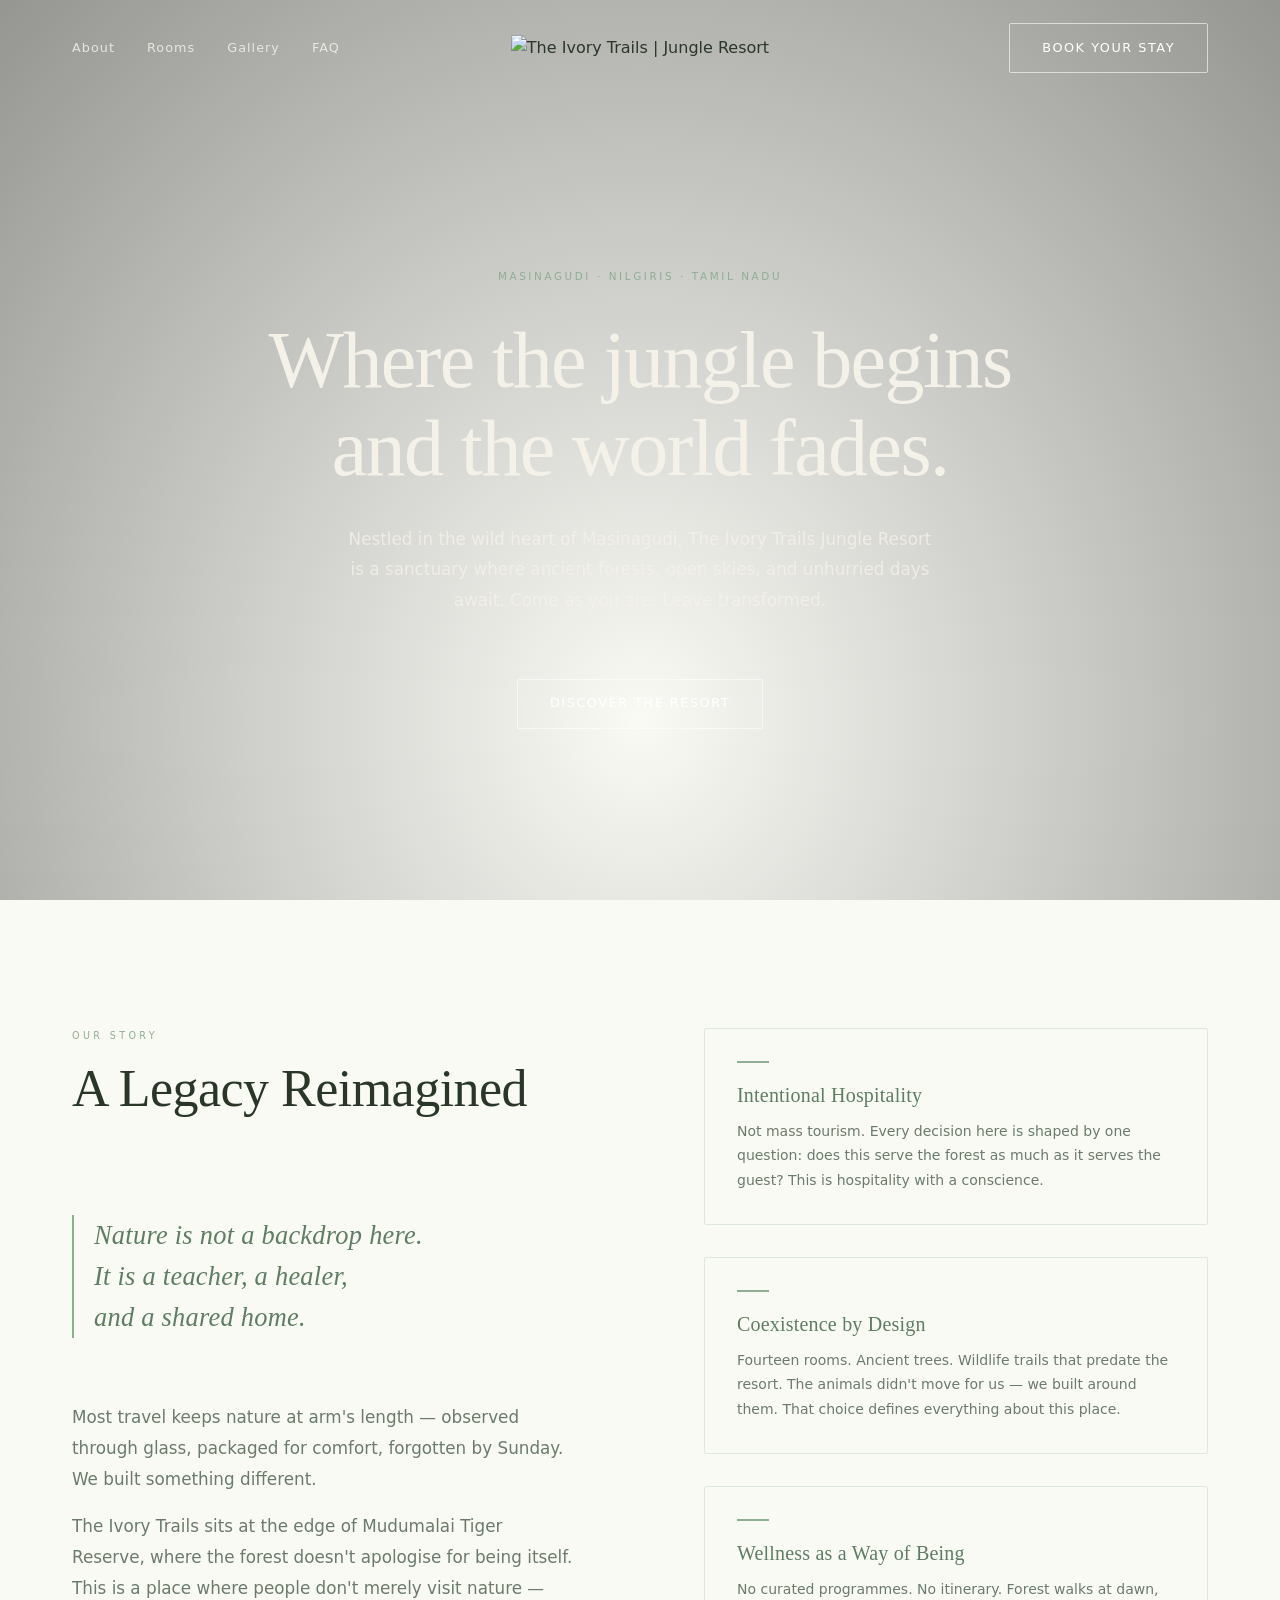
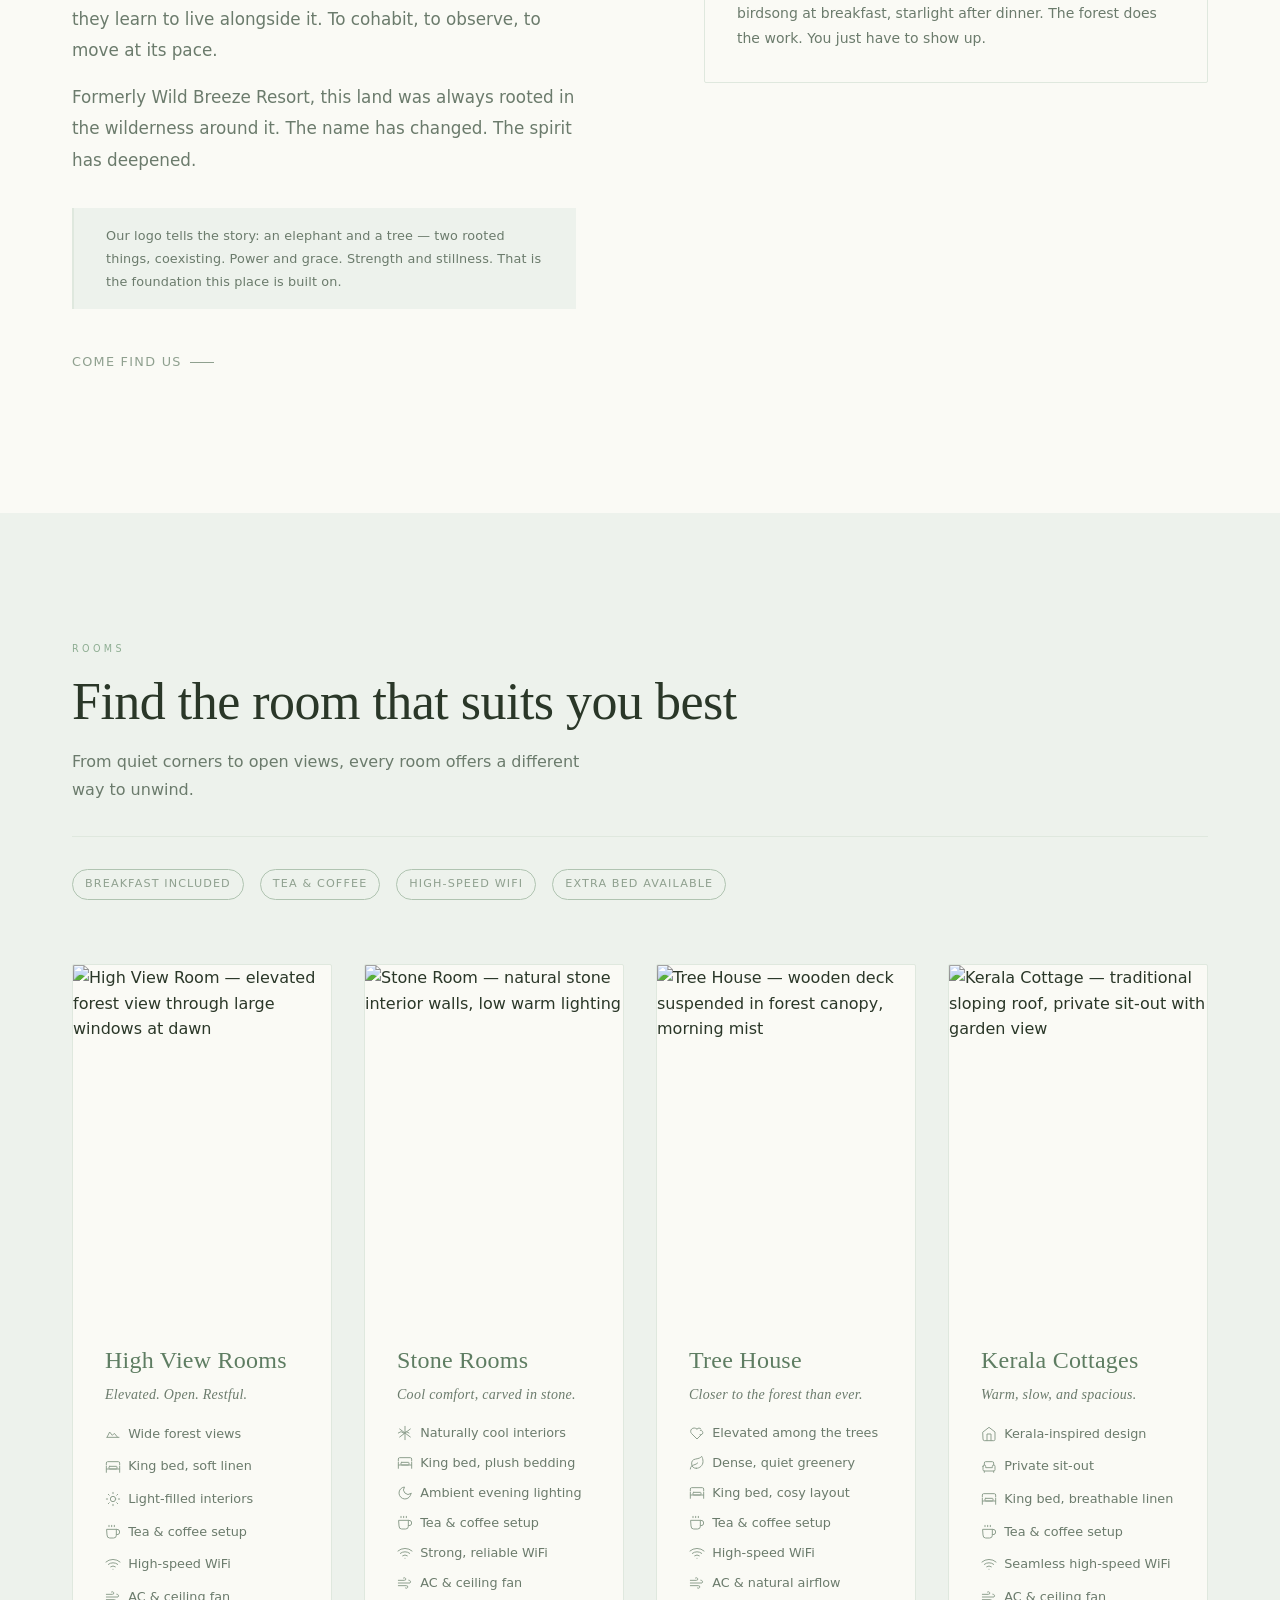
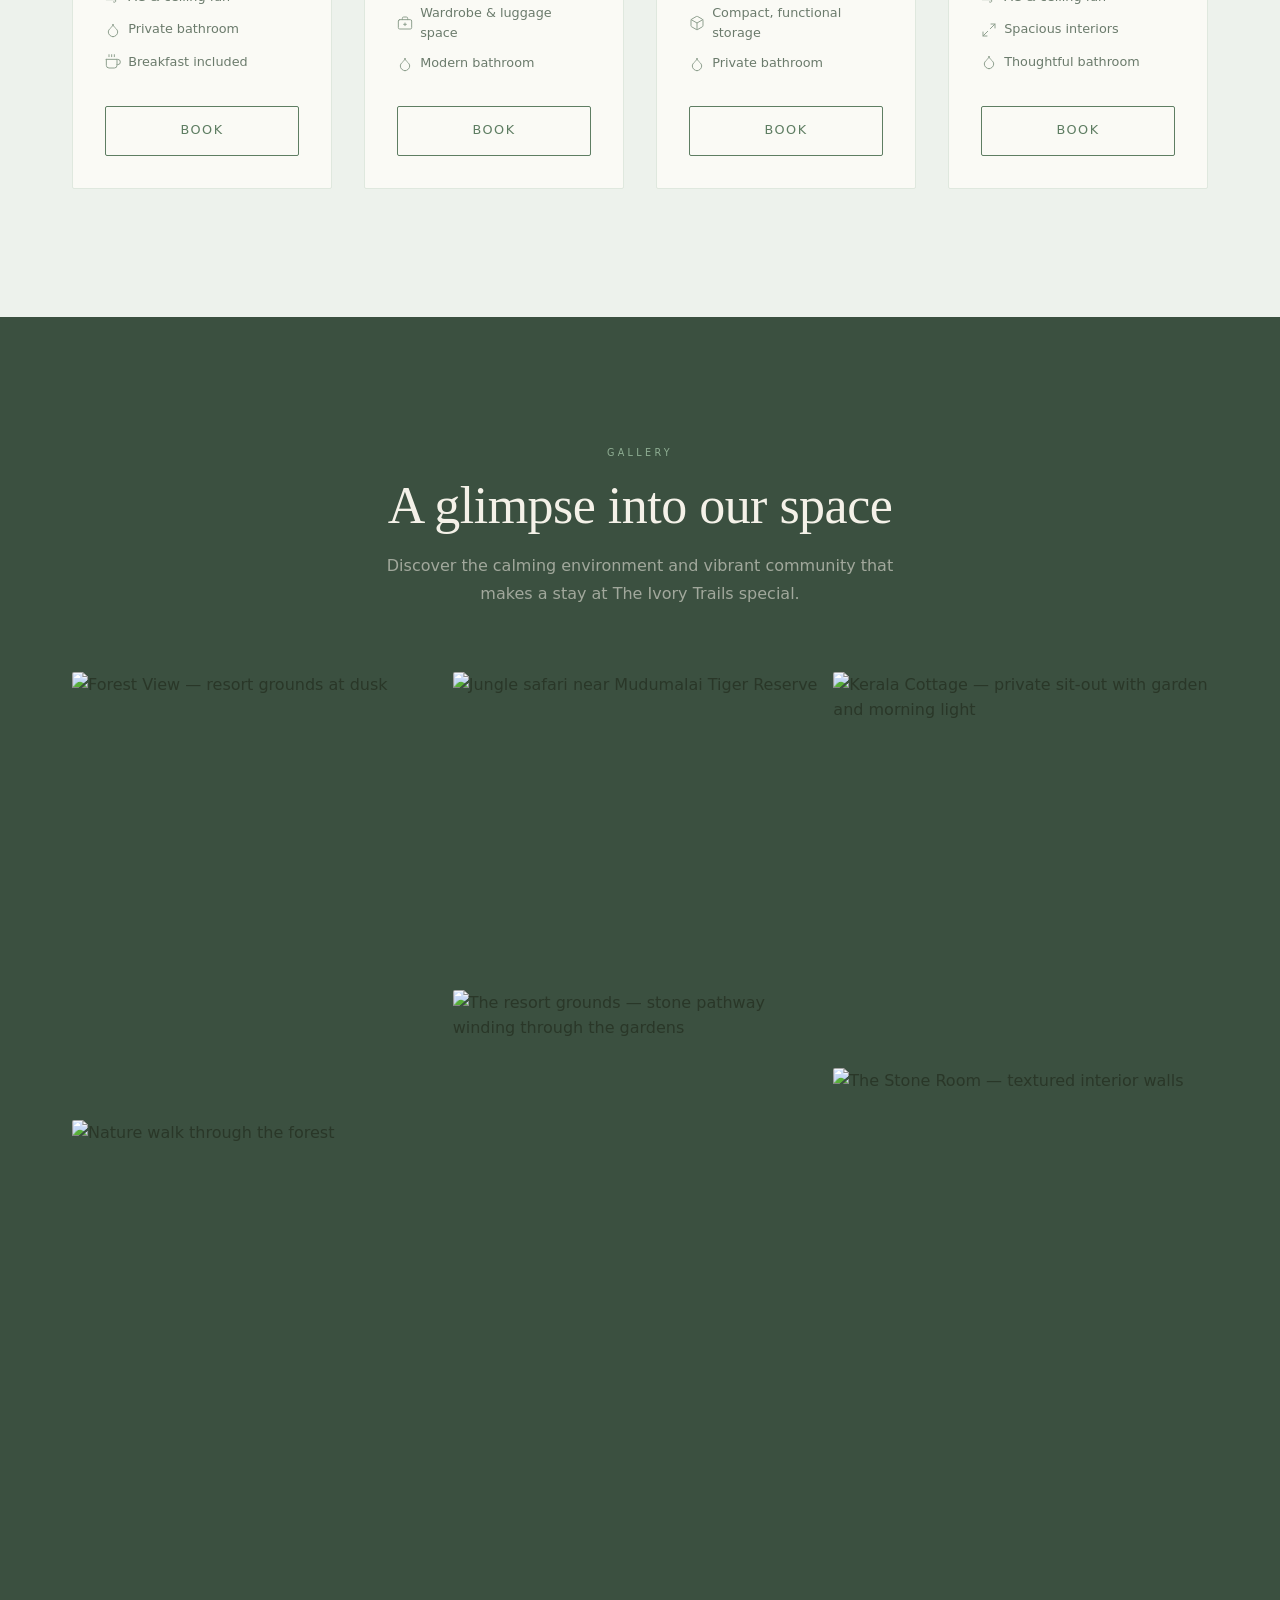
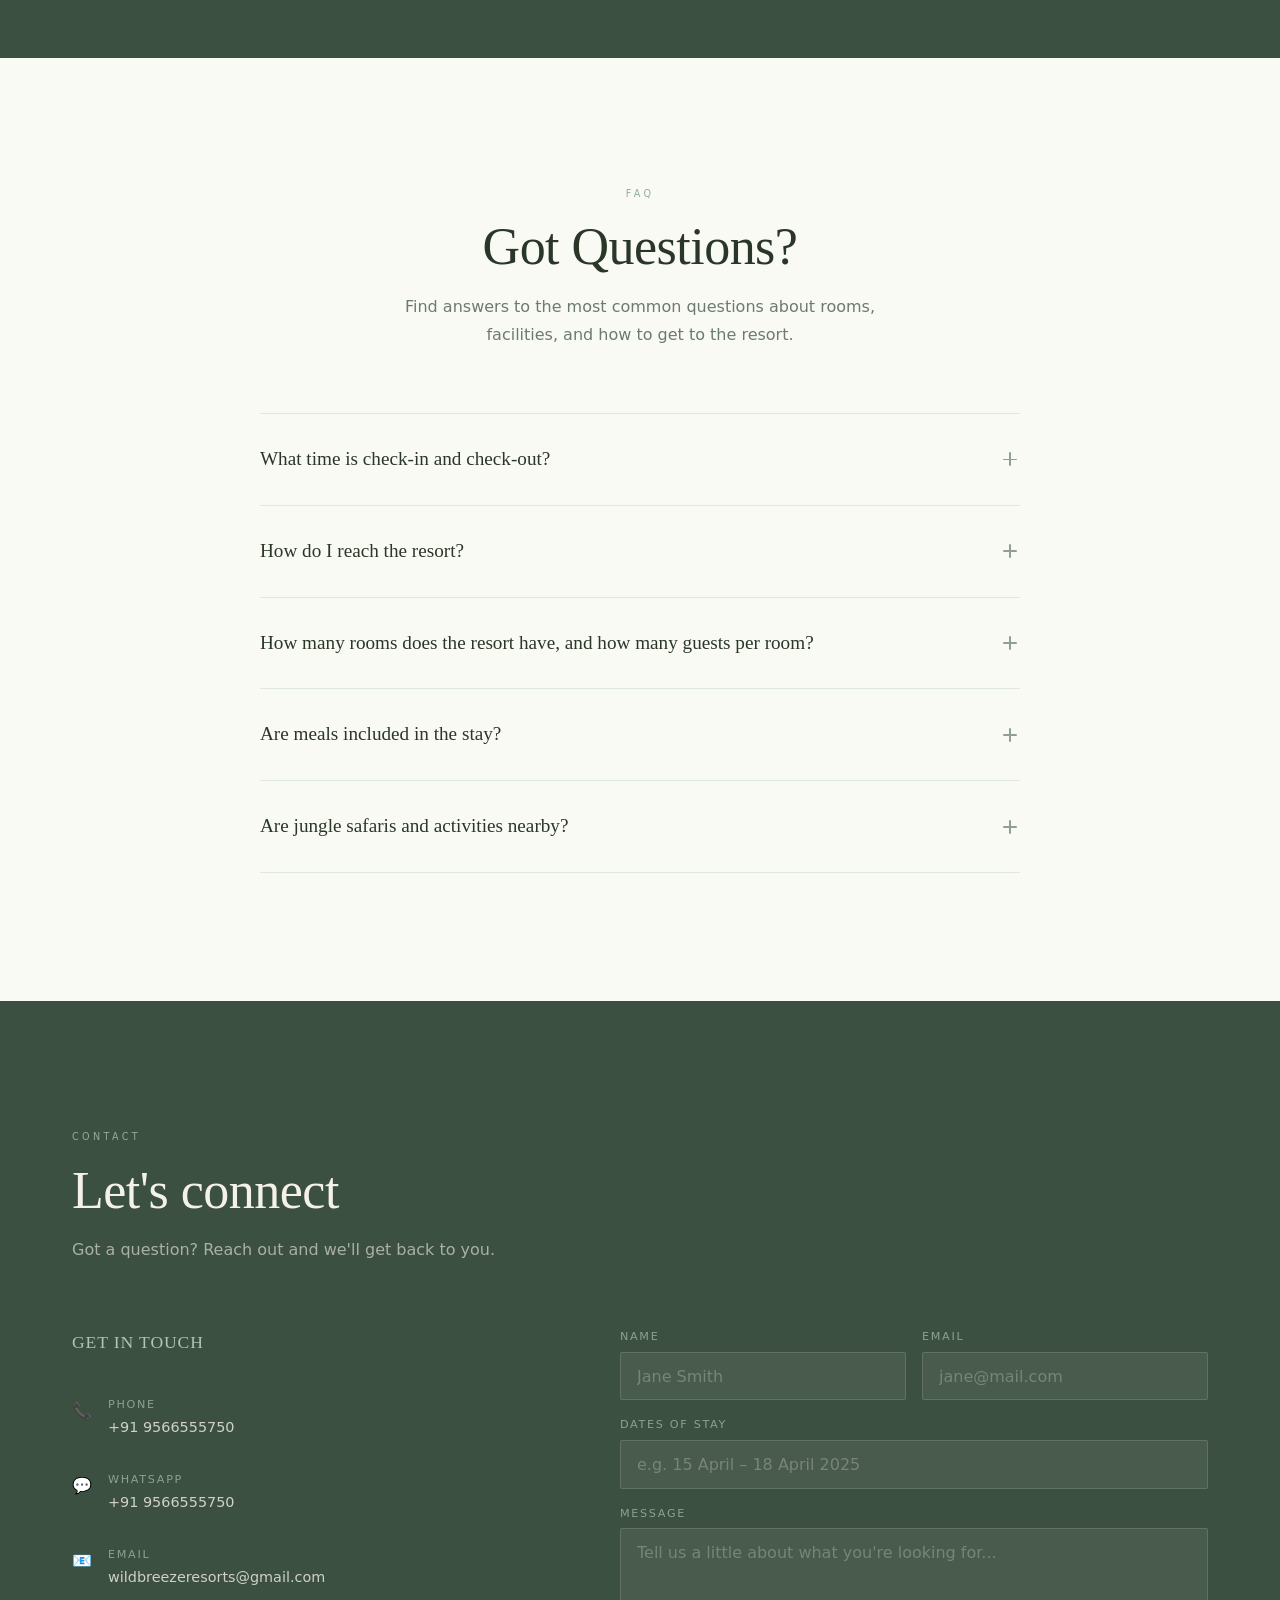
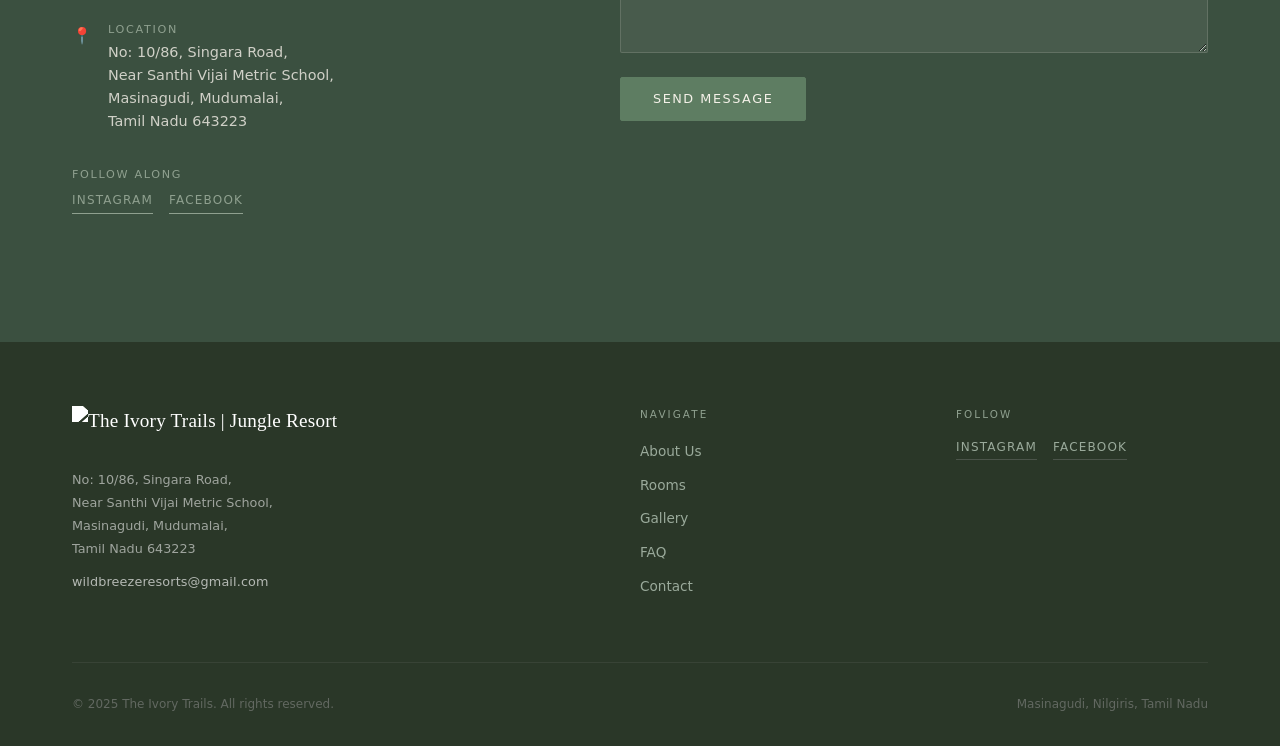
==== commit 0a3ed5fb: "Add files via upload" ====
--- a/index.html
+++ b/index.html
@@ -1,1029 +1,1029 @@
-<!DOCTYPE html>
-<html lang="en">
-<head>
-  <meta charset="UTF-8" />
-  <meta name="viewport" content="width=device-width, initial-scale=1.0" />
-  <meta name="description" content="The Ivory Trails Jungle Resort — a 14-room boutique sanctuary in Masinagudi, Tamil Nadu. Ancient forests, unhurried days, and open skies await." />
-
-  <title>The Ivory Trails | Jungle Resort — Masinagudi</title>
-
-  <!-- Preconnect to Google Fonts for performance -->
-  <link rel="preconnect" href="https://fonts.googleapis.com" />
-  <link rel="preconnect" href="https://fonts.gstatic.com" crossorigin />
-
-  <!-- Cormorant Garamond (serif) + Inter (sans-serif) — weights 300, 400, 500 only -->
-  <link
-    href="https://fonts.googleapis.com/css2?family=Cormorant+Garamond:ital,wght@0,300;0,400;0,500;1,300;1,400&family=Inter:wght@300;400;500&display=swap"
-    rel="stylesheet"
-  />
-
-  <link rel="stylesheet" href="styles.css" />
-</head>
-
-<body>
-
-  <!-- ==========================================================================
-       NAVIGATION
-       Fixed header. Transparent over hero, transitions to solid --cream on scroll.
-       JS handles the is-scrolled class toggle via IntersectionObserver.
-  =========================================================================== -->
-
-  <header id="site-nav" class="nav" role="banner">
-    <div class="nav__inner">
-
-      <!-- Left: desktop nav links -->
-      <nav class="nav__links" aria-label="Main navigation">
-        <a href="#about" class="nav__link">About</a>
-        <a href="#rooms" class="nav__link">Rooms</a>
-        <a href="#gallery" class="nav__link">Gallery</a>
-        <a href="#faq" class="nav__link">FAQ</a>
-      </nav>
-
-      <!-- Center: logo -->
-      <a href="#hero" class="nav__logo" aria-label="The Ivory Trails — home">
-        <img
-          src="/assets/logo-wYd9cfSk.png"
-          alt="The Ivory Trails | Jungle Resort"
-          class="nav__logo-img"
-          height="80"
-        />
-      </a>
-
-      <!-- Right: CTA + hamburger -->
-      <div class="nav__actions">
-        <a
-          href="https://wa.me/919566555750"
-          target="_blank"
-          rel="noopener noreferrer"
-          class="btn btn--ghost nav__cta"
-          aria-label="Book your stay via WhatsApp"
-        >Book your Stay</a>
-        <button
-          id="nav-hamburger"
-          class="nav__hamburger"
-          aria-label="Open navigation menu"
-          aria-expanded="false"
-          aria-controls="nav-mobile-menu"
-        >
-          <span class="nav__hamburger-line"></span>
-          <span class="nav__hamburger-line"></span>
-          <span class="nav__hamburger-line"></span>
-        </button>
-      </div>
-
-    </div><!-- /.nav__inner -->
-  </header>
-
-  <!-- Mobile menu drawer -->
-  <div
-    id="nav-mobile-menu"
-    class="nav__mobile-menu"
-    role="dialog"
-    aria-label="Mobile navigation"
-    aria-modal="true"
-  >
-    <nav class="nav__mobile-links" aria-label="Mobile navigation links">
-      <a href="#about"   class="nav__mobile-link">About Us</a>
-      <a href="#rooms"   class="nav__mobile-link">Rooms</a>
-      <a href="#gallery" class="nav__mobile-link">Gallery</a>
-      <a href="#faq"     class="nav__mobile-link">FAQ</a>
-      <a href="#contact" class="nav__mobile-link">Contact</a>
-    </nav>
-    <div class="nav__mobile-cta">
-      <a
-        href="https://wa.me/919566555750"
-        target="_blank"
-        rel="noopener noreferrer"
-        class="btn btn--primary"
-        aria-label="Book your stay via WhatsApp"
-      >
-        Book your Stay
-      </a>
-    </div>
-  </div>
-
-  <!-- ==========================================================================
-       MAIN CONTENT
-  =========================================================================== -->
-
-  <main id="main-content">
-
-    <!-- ========================================================================
-         HERO
-         Full-viewport. Dark forest gradient background.
-         Text centered, ivory tones.
-    ========================================================================= -->
-
-    <section id="hero" class="hero" aria-label="Hero — The Ivory Trails">
-
-      <!-- Background -->
-      <div class="hero__bg" role="presentation" aria-hidden="true" style="background-image: url('/assets/hero-DrsLAOCk.jpg'); background-size: cover; background-position: center;"></div>
-
-      <div class="hero__content">
-        <span class="hero__eyebrow">Masinagudi · Nilgiris · Tamil Nadu</span>
-
-        <h1 class="hero__headline">
-          Where the jungle begins<br />and the world fades.
-        </h1>
-
-        <p class="hero__subtext">
-          Nestled in the wild heart of Masinagudi, The Ivory Trails Jungle Resort
-          is a sanctuary where ancient forests, open skies, and unhurried days await.
-          Come as you are. Leave transformed.
-        </p>
-
-        <div class="hero__cta">
-          <a href="#about" class="btn btn--ghost">Discover the Resort</a>
-        </div>
-      </div>
-
-      <!-- Scroll hint indicator -->
-      <div class="hero__scroll-hint" aria-hidden="true">
-        <span>Scroll</span>
-        <div class="hero__scroll-line"></div>
-      </div>
-
-    </section>
-
-
-    <!-- ========================================================================
-         ABOUT — A Legacy Reimagined
-    ========================================================================= -->
-
-    <section id="about" class="about" aria-labelledby="about-heading">
-      <div class="container">
-
-        <div class="about__inner">
-
-          <!-- Left: copy -->
-          <div class="about__copy">
-            <header class="section-header reveal">
-              <span class="section-tag">Our Story</span>
-              <h2 id="about-heading" class="section-heading">
-                A Legacy Reimagined
-              </h2>
-            </header>
-
-            <blockquote class="about__quote reveal">
-              Nature is not a backdrop here.<br>
-              It is a teacher, a healer,<br>
-              and a shared home.
-            </blockquote>
-
-            <div class="about__body reveal">
-              <p>
-                Most travel keeps nature at arm's length — observed through glass,
-                packaged for comfort, forgotten by Sunday.
-                We built something different.
-              </p>
-              <p>
-                The Ivory Trails sits at the edge of Mudumalai Tiger Reserve, where the
-                forest doesn't apologise for being itself. This is a place where people
-                don't merely visit nature — they learn to live alongside it.
-                To cohabit, to observe, to move at its pace.
-              </p>
-              <p>
-                Formerly Wild Breeze Resort, this land was always rooted in the wilderness
-                around it. The name has changed. The spirit has deepened.
-              </p>
-            </div>
-
-            <div class="about__logo-story reveal">
-              <p class="about__logo-story-text">
-                Our logo tells the story: an elephant and a tree — two rooted things,
-                coexisting. Power and grace. Strength and stillness.
-                That is the foundation this place is built on.
-              </p>
-            </div>
-
-            <div class="about__cta reveal">
-              <a href="#contact" class="btn btn--text" aria-label="Get in touch with us">
-                Come Find Us
-              </a>
-            </div>
-          </div>
-
-          <!-- Right: three pillars -->
-          <div class="about__pillars">
-
-            <article class="pillar reveal" aria-label="Intentional Hospitality">
-              <div class="pillar__rule" aria-hidden="true"></div>
-              <h3 class="pillar__title">Intentional Hospitality</h3>
-              <p class="pillar__text">
-                Not mass tourism. Every decision here is shaped by one question:
-                does this serve the forest as much as it serves the guest?
-                This is hospitality with a conscience.
-              </p>
-            </article>
-
-            <article class="pillar reveal" aria-label="Coexistence by Design">
-              <div class="pillar__rule" aria-hidden="true"></div>
-              <h3 class="pillar__title">Coexistence by Design</h3>
-              <p class="pillar__text">
-                Fourteen rooms. Ancient trees. Wildlife trails that predate the resort.
-                The animals didn't move for us — we built around them. That choice
-                defines everything about this place.
-              </p>
-            </article>
-
-            <article class="pillar reveal" aria-label="Wellness as a Way of Being">
-              <div class="pillar__rule" aria-hidden="true"></div>
-              <h3 class="pillar__title">Wellness as a Way of Being</h3>
-              <p class="pillar__text">
-                No curated programmes. No itinerary. Forest walks at dawn,
-                birdsong at breakfast, starlight after dinner.
-                The forest does the work. You just have to show up.
-              </p>
-            </article>
-
-          </div><!-- /.about__pillars -->
-
-        </div><!-- /.about__inner -->
-
-      </div><!-- /.container -->
-    </section>
-
-
-    <!-- ========================================================================
-         ROOMS — Find the room that suits you best
-    ========================================================================= -->
-
-    <section id="rooms" class="rooms" aria-labelledby="rooms-heading">
-      <div class="container">
-
-        <header class="section-header reveal">
-          <span class="section-tag">Rooms</span>
-          <h2 id="rooms-heading" class="section-heading">
-            Find the room that suits you best
-          </h2>
-          <p class="section-subtext mt-sm">
-            From quiet corners to open views, every room offers a different
-            way to unwind.
-          </p>
-
-          <!-- All-room amenities — shown as badges under the subtext -->
-          <div class="rooms__amenities-note" aria-label="Included in all rooms">
-            <span class="amenity-badge">Breakfast Included</span>
-            <span class="amenity-badge">Tea &amp; Coffee</span>
-            <span class="amenity-badge">High-Speed WiFi</span>
-            <span class="amenity-badge">Extra Bed Available</span>
-          </div>
-        </header>
-
-        <div class="rooms__grid">
-
-          <!-- Room 1: High View Rooms -->
-          <article class="room-card reveal" aria-label="High View Rooms">
-            <div class="room-card__image">
-              <img
-                src="/assets/room-highview-yZsFXIhE.jpg"
-                alt="High View Room — elevated forest view through large windows at dawn"
-                loading="lazy"
-                class="room-card__img"
-              />
-            </div>
-            <div class="room-card__body">
-              <h3 class="room-card__name">High View Rooms</h3>
-              <p class="room-card__tagline">Elevated. Open. Restful.</p>
-              <div class="room-card__amenities" aria-label="Room amenities">
-                <span class="room-amenity">
-                  <!-- Mountain / landscape view -->
-                  <svg width="16" height="16" viewBox="0 0 24 24" fill="none" stroke="currentColor" stroke-width="1.5" stroke-linecap="round" stroke-linejoin="round" aria-hidden="true"><path d="m3 17 4-8 4 5 3-3 5 6"/><path d="M3 17h18"/></svg>
-                  Wide forest views
-                </span>
-                <span class="room-amenity">
-                  <!-- Bed -->
-                  <svg width="16" height="16" viewBox="0 0 24 24" fill="none" stroke="currentColor" stroke-width="1.5" stroke-linecap="round" stroke-linejoin="round" aria-hidden="true"><path d="M2 9V6a2 2 0 0 1 2-2h16a2 2 0 0 1 2 2v3"/><path d="M2 11v9"/><path d="M22 11v9"/><path d="M2 15h20"/><rect x="6" y="11" width="12" height="4" rx="1"/></svg>
-                  King bed, soft linen
-                </span>
-                <span class="room-amenity">
-                  <!-- Sun / light-filled -->
-                  <svg width="16" height="16" viewBox="0 0 24 24" fill="none" stroke="currentColor" stroke-width="1.5" stroke-linecap="round" stroke-linejoin="round" aria-hidden="true"><circle cx="12" cy="12" r="4"/><path d="M12 2v2"/><path d="M12 20v2"/><path d="m4.93 4.93 1.41 1.41"/><path d="m17.66 17.66 1.41 1.41"/><path d="M2 12h2"/><path d="M20 12h2"/><path d="m6.34 17.66-1.41 1.41"/><path d="m19.07 4.93-1.41 1.41"/></svg>
-                  Light-filled interiors
-                </span>
-                <span class="room-amenity">
-                  <!-- Coffee / tea -->
-                  <svg width="16" height="16" viewBox="0 0 24 24" fill="none" stroke="currentColor" stroke-width="1.5" stroke-linecap="round" stroke-linejoin="round" aria-hidden="true"><path d="M17 8h1a4 4 0 1 1 0 8h-1"/><path d="M3 8h14v9a4 4 0 0 1-4 4H7a4 4 0 0 1-4-4Z"/><line x1="6" x2="6" y1="2" y2="4"/><line x1="10" x2="10" y1="2" y2="4"/><line x1="14" x2="14" y1="2" y2="4"/></svg>
-                  Tea &amp; coffee setup
-                </span>
-                <span class="room-amenity">
-                  <!-- WiFi -->
-                  <svg width="16" height="16" viewBox="0 0 24 24" fill="none" stroke="currentColor" stroke-width="1.5" stroke-linecap="round" stroke-linejoin="round" aria-hidden="true"><path d="M5 12.55a11 11 0 0 1 14.08 0"/><path d="M1.42 9a16 16 0 0 1 21.16 0"/><path d="M8.53 16.11a6 6 0 0 1 6.95 0"/><line x1="12" x2="12" y1="20" y2="20"/></svg>
-                  High-speed WiFi
-                </span>
-                <span class="room-amenity">
-                  <!-- Wind / AC & fan -->
-                  <svg width="16" height="16" viewBox="0 0 24 24" fill="none" stroke="currentColor" stroke-width="1.5" stroke-linecap="round" stroke-linejoin="round" aria-hidden="true"><path d="M17.7 7.7a2.5 2.5 0 0 1 1.8 4.3H2"/><path d="M9.6 4.6A2 2 0 1 1 11 8H2"/><path d="M12.6 19.4A2 2 0 1 0 14 16H2"/></svg>
-                  AC &amp; ceiling fan
-                </span>
-                <span class="room-amenity">
-                  <!-- Droplet / bathroom -->
-                  <svg width="16" height="16" viewBox="0 0 24 24" fill="none" stroke="currentColor" stroke-width="1.5" stroke-linecap="round" stroke-linejoin="round" aria-hidden="true"><path d="M12 22a7 7 0 0 0 7-7c0-2-1-3.9-3-5.5s-3.5-4-4-6.5c-.5 2.5-2 4.9-4 6.5C6 11.1 5 13 5 15a7 7 0 0 0 7 7z"/></svg>
-                  Private bathroom
-                </span>
-                <span class="room-amenity">
-                  <!-- Breakfast -->
-                  <svg width="16" height="16" viewBox="0 0 24 24" fill="none" stroke="currentColor" stroke-width="1.5" stroke-linecap="round" stroke-linejoin="round" aria-hidden="true"><path d="M18 8h1a4 4 0 0 1 0 8h-1"/><path d="M2 8h16v9a4 4 0 0 1-4 4H6a4 4 0 0 1-4-4V8z"/><line x1="6" x2="6" y1="1" y2="4"/><line x1="10" x2="10" y1="1" y2="4"/><line x1="14" x2="14" y1="1" y2="4"/></svg>
-                  Breakfast included
-                </span>
-              </div>
-              <a
-                href="https://wa.me/919566555750?text=Hi%2C%20I%20would%20like%20to%20book%20a%20High%20View%20Room%20at%20The%20Ivory%20Trails."
-                target="_blank"
-                rel="noopener noreferrer"
-                class="btn btn--outline room-card__cta"
-                aria-label="Book a High View Room via WhatsApp"
-              >
-                Book
-              </a>
-            </div>
-          </article>
-
-          <!-- Room 2: Stone Rooms -->
-          <article class="room-card reveal" aria-label="Stone Rooms">
-            <div class="room-card__image">
-              <img
-                src="/assets/room-stone-BHbPfJMH.jpg"
-                alt="Stone Room — natural stone interior walls, low warm lighting"
-                loading="lazy"
-                class="room-card__img"
-              />
-            </div>
-            <div class="room-card__body">
-              <h3 class="room-card__name">Stone Rooms</h3>
-              <p class="room-card__tagline">Cool comfort, carved in stone.</p>
-              <div class="room-card__amenities" aria-label="Room amenities">
-                <span class="room-amenity">
-                  <!-- Snowflake / naturally cool -->
-                  <svg width="16" height="16" viewBox="0 0 24 24" fill="none" stroke="currentColor" stroke-width="1.5" stroke-linecap="round" stroke-linejoin="round" aria-hidden="true"><line x1="12" y1="2" x2="12" y2="22"/><path d="m20 6-8 6-8-6"/><path d="m20 18-8-6-8 6"/><path d="m2 12 4-2 4 2"/><path d="m18 12-4-2-4 2"/></svg>
-                  Naturally cool interiors
-                </span>
-                <span class="room-amenity">
-                  <!-- Bed -->
-                  <svg width="16" height="16" viewBox="0 0 24 24" fill="none" stroke="currentColor" stroke-width="1.5" stroke-linecap="round" stroke-linejoin="round" aria-hidden="true"><path d="M2 9V6a2 2 0 0 1 2-2h16a2 2 0 0 1 2 2v3"/><path d="M2 11v9"/><path d="M22 11v9"/><path d="M2 15h20"/><rect x="6" y="11" width="12" height="4" rx="1"/></svg>
-                  King bed, plush bedding
-                </span>
-                <span class="room-amenity">
-                  <!-- Moon / ambient evening lighting -->
-                  <svg width="16" height="16" viewBox="0 0 24 24" fill="none" stroke="currentColor" stroke-width="1.5" stroke-linecap="round" stroke-linejoin="round" aria-hidden="true"><path d="M21 12.79A9 9 0 1 1 11.21 3 7 7 0 0 0 21 12.79z"/></svg>
-                  Ambient evening lighting
-                </span>
-                <span class="room-amenity">
-                  <!-- Coffee / tea -->
-                  <svg width="16" height="16" viewBox="0 0 24 24" fill="none" stroke="currentColor" stroke-width="1.5" stroke-linecap="round" stroke-linejoin="round" aria-hidden="true"><path d="M17 8h1a4 4 0 1 1 0 8h-1"/><path d="M3 8h14v9a4 4 0 0 1-4 4H7a4 4 0 0 1-4-4Z"/><line x1="6" x2="6" y1="2" y2="4"/><line x1="10" x2="10" y1="2" y2="4"/><line x1="14" x2="14" y1="2" y2="4"/></svg>
-                  Tea &amp; coffee setup
-                </span>
-                <span class="room-amenity">
-                  <!-- WiFi -->
-                  <svg width="16" height="16" viewBox="0 0 24 24" fill="none" stroke="currentColor" stroke-width="1.5" stroke-linecap="round" stroke-linejoin="round" aria-hidden="true"><path d="M5 12.55a11 11 0 0 1 14.08 0"/><path d="M1.42 9a16 16 0 0 1 21.16 0"/><path d="M8.53 16.11a6 6 0 0 1 6.95 0"/><line x1="12" x2="12" y1="20" y2="20"/></svg>
-                  Strong, reliable WiFi
-                </span>
-                <span class="room-amenity">
-                  <!-- Wind / AC & fan -->
-                  <svg width="16" height="16" viewBox="0 0 24 24" fill="none" stroke="currentColor" stroke-width="1.5" stroke-linecap="round" stroke-linejoin="round" aria-hidden="true"><path d="M17.7 7.7a2.5 2.5 0 0 1 1.8 4.3H2"/><path d="M9.6 4.6A2 2 0 1 1 11 8H2"/><path d="M12.6 19.4A2 2 0 1 0 14 16H2"/></svg>
-                  AC &amp; ceiling fan
-                </span>
-                <span class="room-amenity">
-                  <!-- Briefcase / luggage & wardrobe -->
-                  <svg width="16" height="16" viewBox="0 0 24 24" fill="none" stroke="currentColor" stroke-width="1.5" stroke-linecap="round" stroke-linejoin="round" aria-hidden="true"><rect x="2" y="7" width="20" height="14" rx="2"/><path d="M16 7V5a2 2 0 0 0-2-2h-4a2 2 0 0 0-2 2v2"/><line x1="12" x2="12" y1="12" y2="16"/><line x1="10" x2="14" y1="14" y2="14"/></svg>
-                  Wardrobe &amp; luggage space
-                </span>
-                <span class="room-amenity">
-                  <!-- Droplet / bathroom -->
-                  <svg width="16" height="16" viewBox="0 0 24 24" fill="none" stroke="currentColor" stroke-width="1.5" stroke-linecap="round" stroke-linejoin="round" aria-hidden="true"><path d="M12 22a7 7 0 0 0 7-7c0-2-1-3.9-3-5.5s-3.5-4-4-6.5c-.5 2.5-2 4.9-4 6.5C6 11.1 5 13 5 15a7 7 0 0 0 7 7z"/></svg>
-                  Modern bathroom
-                </span>
-              </div>
-              <a
-                href="https://wa.me/919566555750?text=Hi%2C%20I%20would%20like%20to%20book%20a%20Stone%20Room%20at%20The%20Ivory%20Trails."
-                target="_blank"
-                rel="noopener noreferrer"
-                class="btn btn--outline room-card__cta"
-                aria-label="Book a Stone Room via WhatsApp"
-              >
-                Book
-              </a>
-            </div>
-          </article>
-
-          <!-- Room 3: Tree House -->
-          <article class="room-card reveal" aria-label="Tree House">
-            <div class="room-card__image">
-              <img
-                src="/assets/room-treehouse-BjELQRq7.jpg"
-                alt="Tree House — wooden deck suspended in forest canopy, morning mist"
-                loading="lazy"
-                class="room-card__img"
-              />
-            </div>
-            <div class="room-card__body">
-              <h3 class="room-card__name">Tree House</h3>
-              <p class="room-card__tagline">Closer to the forest than ever.</p>
-              <div class="room-card__amenities" aria-label="Room amenities">
-                <span class="room-amenity">
-                  <!-- Tree / elevated among trees -->
-                  <svg width="16" height="16" viewBox="0 0 24 24" fill="none" stroke="currentColor" stroke-width="1.5" stroke-linecap="round" stroke-linejoin="round" aria-hidden="true"><path d="M17 8c.7 0 1.3.1 1.8.4 1.5.7 2.2 2.4 1.8 4a3 3 0 0 1-3 2.1h-1.1"/><path d="M12 6c1.5-2 4.5-2 6 0"/><path d="M12 6C9.5 4 6 4 4 6c-2 2-2 5 0 7l8 8 8-8"/></svg>
-                  Elevated among the trees
-                </span>
-                <span class="room-amenity">
-                  <!-- Leaf / dense greenery -->
-                  <svg width="16" height="16" viewBox="0 0 24 24" fill="none" stroke="currentColor" stroke-width="1.5" stroke-linecap="round" stroke-linejoin="round" aria-hidden="true"><path d="M11 20A7 7 0 0 1 9.8 6.1C15.5 5 17 4.48 19 2c1 2 2 4.18 2 8 0 5.5-4.78 10-10 10z"/><path d="M2 21c0-3 1.85-5.36 5.08-6C9.5 14.52 12 13 13 12"/></svg>
-                  Dense, quiet greenery
-                </span>
-                <span class="room-amenity">
-                  <!-- Bed -->
-                  <svg width="16" height="16" viewBox="0 0 24 24" fill="none" stroke="currentColor" stroke-width="1.5" stroke-linecap="round" stroke-linejoin="round" aria-hidden="true"><path d="M2 9V6a2 2 0 0 1 2-2h16a2 2 0 0 1 2 2v3"/><path d="M2 11v9"/><path d="M22 11v9"/><path d="M2 15h20"/><rect x="6" y="11" width="12" height="4" rx="1"/></svg>
-                  King bed, cosy layout
-                </span>
-                <span class="room-amenity">
-                  <!-- Coffee / tea -->
-                  <svg width="16" height="16" viewBox="0 0 24 24" fill="none" stroke="currentColor" stroke-width="1.5" stroke-linecap="round" stroke-linejoin="round" aria-hidden="true"><path d="M17 8h1a4 4 0 1 1 0 8h-1"/><path d="M3 8h14v9a4 4 0 0 1-4 4H7a4 4 0 0 1-4-4Z"/><line x1="6" x2="6" y1="2" y2="4"/><line x1="10" x2="10" y1="2" y2="4"/><line x1="14" x2="14" y1="2" y2="4"/></svg>
-                  Tea &amp; coffee setup
-                </span>
-                <span class="room-amenity">
-                  <!-- WiFi -->
-                  <svg width="16" height="16" viewBox="0 0 24 24" fill="none" stroke="currentColor" stroke-width="1.5" stroke-linecap="round" stroke-linejoin="round" aria-hidden="true"><path d="M5 12.55a11 11 0 0 1 14.08 0"/><path d="M1.42 9a16 16 0 0 1 21.16 0"/><path d="M8.53 16.11a6 6 0 0 1 6.95 0"/><line x1="12" x2="12" y1="20" y2="20"/></svg>
-                  High-speed WiFi
-                </span>
-                <span class="room-amenity">
-                  <!-- Wind / AC & natural airflow -->
-                  <svg width="16" height="16" viewBox="0 0 24 24" fill="none" stroke="currentColor" stroke-width="1.5" stroke-linecap="round" stroke-linejoin="round" aria-hidden="true"><path d="M17.7 7.7a2.5 2.5 0 0 1 1.8 4.3H2"/><path d="M9.6 4.6A2 2 0 1 1 11 8H2"/><path d="M12.6 19.4A2 2 0 1 0 14 16H2"/></svg>
-                  AC &amp; natural airflow
-                </span>
-                <span class="room-amenity">
-                  <!-- Box / compact storage -->
-                  <svg width="16" height="16" viewBox="0 0 24 24" fill="none" stroke="currentColor" stroke-width="1.5" stroke-linecap="round" stroke-linejoin="round" aria-hidden="true"><path d="M21 8a2 2 0 0 0-1-1.73l-7-4a2 2 0 0 0-2 0l-7 4A2 2 0 0 0 3 8v8a2 2 0 0 0 1 1.73l7 4a2 2 0 0 0 2 0l7-4A2 2 0 0 0 21 16Z"/><path d="m3.3 7 8.7 5 8.7-5"/><path d="M12 22V12"/></svg>
-                  Compact, functional storage
-                </span>
-                <span class="room-amenity">
-                  <!-- Droplet / bathroom -->
-                  <svg width="16" height="16" viewBox="0 0 24 24" fill="none" stroke="currentColor" stroke-width="1.5" stroke-linecap="round" stroke-linejoin="round" aria-hidden="true"><path d="M12 22a7 7 0 0 0 7-7c0-2-1-3.9-3-5.5s-3.5-4-4-6.5c-.5 2.5-2 4.9-4 6.5C6 11.1 5 13 5 15a7 7 0 0 0 7 7z"/></svg>
-                  Private bathroom
-                </span>
-              </div>
-              <a
-                href="https://wa.me/919566555750?text=Hi%2C%20I%20would%20like%20to%20book%20the%20Tree%20House%20at%20The%20Ivory%20Trails."
-                target="_blank"
-                rel="noopener noreferrer"
-                class="btn btn--outline room-card__cta"
-                aria-label="Book the Tree House via WhatsApp"
-              >
-                Book
-              </a>
-            </div>
-          </article>
-
-          <!-- Room 4: Kerala Cottages -->
-          <article class="room-card reveal" aria-label="Kerala Cottages">
-            <div class="room-card__image">
-              <img
-                src="/assets/room-kerala-c9O3HGKb.jpg"
-                alt="Kerala Cottage — traditional sloping roof, private sit-out with garden view"
-                loading="lazy"
-                class="room-card__img"
-              />
-            </div>
-            <div class="room-card__body">
-              <h3 class="room-card__name">Kerala Cottages</h3>
-              <p class="room-card__tagline">Warm, slow, and spacious.</p>
-              <div class="room-card__amenities" aria-label="Room amenities">
-                <span class="room-amenity">
-                  <!-- Home / Kerala-inspired design -->
-                  <svg width="16" height="16" viewBox="0 0 24 24" fill="none" stroke="currentColor" stroke-width="1.5" stroke-linecap="round" stroke-linejoin="round" aria-hidden="true"><path d="m3 9 9-7 9 7v11a2 2 0 0 1-2 2H5a2 2 0 0 1-2-2z"/><polyline points="9 22 9 12 15 12 15 22"/></svg>
-                  Kerala-inspired design
-                </span>
-                <span class="room-amenity">
-                  <!-- Chair / private sit-out -->
-                  <svg width="16" height="16" viewBox="0 0 24 24" fill="none" stroke="currentColor" stroke-width="1.5" stroke-linecap="round" stroke-linejoin="round" aria-hidden="true"><path d="M19 9V6a2 2 0 0 0-2-2H7a2 2 0 0 0-2 2v3"/><path d="M3 11v5a2 2 0 0 0 2 2h14a2 2 0 0 0 2-2v-5a2 2 0 0 0-4 0v2H7v-2a2 2 0 0 0-4 0Z"/><path d="M5 18v2"/><path d="M19 18v2"/></svg>
-                  Private sit-out
-                </span>
-                <span class="room-amenity">
-                  <!-- Bed -->
-                  <svg width="16" height="16" viewBox="0 0 24 24" fill="none" stroke="currentColor" stroke-width="1.5" stroke-linecap="round" stroke-linejoin="round" aria-hidden="true"><path d="M2 9V6a2 2 0 0 1 2-2h16a2 2 0 0 1 2 2v3"/><path d="M2 11v9"/><path d="M22 11v9"/><path d="M2 15h20"/><rect x="6" y="11" width="12" height="4" rx="1"/></svg>
-                  King bed, breathable linen
-                </span>
-                <span class="room-amenity">
-                  <!-- Coffee / tea -->
-                  <svg width="16" height="16" viewBox="0 0 24 24" fill="none" stroke="currentColor" stroke-width="1.5" stroke-linecap="round" stroke-linejoin="round" aria-hidden="true"><path d="M17 8h1a4 4 0 1 1 0 8h-1"/><path d="M3 8h14v9a4 4 0 0 1-4 4H7a4 4 0 0 1-4-4Z"/><line x1="6" x2="6" y1="2" y2="4"/><line x1="10" x2="10" y1="2" y2="4"/><line x1="14" x2="14" y1="2" y2="4"/></svg>
-                  Tea &amp; coffee setup
-                </span>
-                <span class="room-amenity">
-                  <!-- WiFi -->
-                  <svg width="16" height="16" viewBox="0 0 24 24" fill="none" stroke="currentColor" stroke-width="1.5" stroke-linecap="round" stroke-linejoin="round" aria-hidden="true"><path d="M5 12.55a11 11 0 0 1 14.08 0"/><path d="M1.42 9a16 16 0 0 1 21.16 0"/><path d="M8.53 16.11a6 6 0 0 1 6.95 0"/><line x1="12" x2="12" y1="20" y2="20"/></svg>
-                  Seamless high-speed WiFi
-                </span>
-                <span class="room-amenity">
-                  <!-- Wind / AC & fan -->
-                  <svg width="16" height="16" viewBox="0 0 24 24" fill="none" stroke="currentColor" stroke-width="1.5" stroke-linecap="round" stroke-linejoin="round" aria-hidden="true"><path d="M17.7 7.7a2.5 2.5 0 0 1 1.8 4.3H2"/><path d="M9.6 4.6A2 2 0 1 1 11 8H2"/><path d="M12.6 19.4A2 2 0 1 0 14 16H2"/></svg>
-                  AC &amp; ceiling fan
-                </span>
-                <span class="room-amenity">
-                  <!-- Maximize / spacious interiors -->
-                  <svg width="16" height="16" viewBox="0 0 24 24" fill="none" stroke="currentColor" stroke-width="1.5" stroke-linecap="round" stroke-linejoin="round" aria-hidden="true"><polyline points="15 3 21 3 21 9"/><polyline points="9 21 3 21 3 15"/><line x1="21" y1="3" x2="14" y2="10"/><line x1="3" y1="21" x2="10" y2="14"/></svg>
-                  Spacious interiors
-                </span>
-                <span class="room-amenity">
-                  <!-- Droplet / bathroom -->
-                  <svg width="16" height="16" viewBox="0 0 24 24" fill="none" stroke="currentColor" stroke-width="1.5" stroke-linecap="round" stroke-linejoin="round" aria-hidden="true"><path d="M12 22a7 7 0 0 0 7-7c0-2-1-3.9-3-5.5s-3.5-4-4-6.5c-.5 2.5-2 4.9-4 6.5C6 11.1 5 13 5 15a7 7 0 0 0 7 7z"/></svg>
-                  Thoughtful bathroom
-                </span>
-              </div>
-              <a
-                href="https://wa.me/919566555750?text=Hi%2C%20I%20would%20like%20to%20book%20a%20Kerala%20Cottage%20at%20The%20Ivory%20Trails."
-                target="_blank"
-                rel="noopener noreferrer"
-                class="btn btn--outline room-card__cta"
-                aria-label="Book a Kerala Cottage via WhatsApp"
-              >
-                Book
-              </a>
-            </div>
-          </article>
-
-        </div><!-- /.rooms__grid -->
-
-      </div><!-- /.container -->
-    </section>
-
-
-    <!-- ========================================================================
-         GALLERY — A glimpse into our space
-    ========================================================================= -->
-
-    <section id="gallery" class="gallery" aria-labelledby="gallery-heading">
-      <div class="container">
-
-        <header class="section-header section-header--center reveal">
-          <span class="section-tag">Gallery</span>
-          <h2 id="gallery-heading" class="section-heading">
-            A glimpse into our space
-          </h2>
-          <p class="section-subtext mt-sm">
-            Discover the calming environment and vibrant community that makes
-            a stay at The Ivory Trails special.
-          </p>
-        </header>
-
-        <div class="gallery__grid" aria-label="Resort photo gallery">
-
-          <div class="gallery__tile reveal" aria-label="Forest view — the resort grounds at dusk">
-            <img src="/assets/gallery-1-BJfLkPBG.jpg" alt="Forest View — resort grounds at dusk" loading="lazy" class="gallery__img" />
-          </div>
-
-          <div class="gallery__tile reveal" aria-label="Jungle safari near Mudumalai Tiger Reserve">
-            <img src="/assets/activity-safari-B5O5yruC.jpg" alt="Jungle safari near Mudumalai Tiger Reserve" loading="lazy" class="gallery__img" />
-          </div>
-
-          <div class="gallery__tile reveal" aria-label="Kerala Cottage sit-out">
-            <img src="/assets/gallery-4-Dd7D7vYI.jpg" alt="Kerala Cottage — private sit-out with garden and morning light" loading="lazy" class="gallery__img" />
-          </div>
-
-          <div class="gallery__tile reveal" aria-label="Stone pathway through the resort gardens">
-            <img src="/assets/gallery-6-CR50QsHM.jpg" alt="The resort grounds — stone pathway winding through the gardens" loading="lazy" class="gallery__img" />
-          </div>
-
-          <div class="gallery__tile reveal" aria-label="The Stone Room interior">
-            <img src="/assets/gallery-3-BJ9Yl9ps.jpg" alt="The Stone Room — textured interior walls" loading="lazy" class="gallery__img" />
-          </div>
-
-          <div class="gallery__tile reveal" aria-label="Nature walk through the forest">
-            <img src="/assets/activity-walk-D5FWwHJI.jpg" alt="Nature walk through the forest" loading="lazy" class="gallery__img" />
-          </div>
-
-        </div><!-- /.gallery__grid -->
-
-      </div><!-- /.container -->
-    </section>
-
-
-    <!-- ========================================================================
-         FAQ — Got Questions?
-    ========================================================================= -->
-
-    <section id="faq" class="faq" aria-labelledby="faq-heading">
-      <div class="container">
-
-        <header class="section-header section-header--center reveal">
-          <span class="section-tag">FAQ</span>
-          <h2 id="faq-heading" class="section-heading">Got Questions?</h2>
-          <p class="section-subtext mt-sm">
-            Find answers to the most common questions about rooms, facilities,
-            and how to get to the resort.
-          </p>
-        </header>
-
-        <ul class="faq__list" role="list" aria-label="Frequently asked questions">
-
-          <!-- FAQ Item 1 -->
-          <li class="faq-item reveal">
-            <button
-              class="faq-item__trigger"
-              aria-expanded="false"
-              aria-controls="faq-panel-1"
-              id="faq-btn-1"
-            >
-              What time is check-in and check-out?
-              <span class="faq-item__icon" aria-hidden="true"></span>
-            </button>
-            <div
-              id="faq-panel-1"
-              class="faq-item__panel"
-              role="region"
-              aria-labelledby="faq-btn-1"
-            >
-              <p class="faq-item__answer">
-                Check-in is from 1:00 PM and check-out is by 11:00 AM. Guests are
-                requested not to arrive or leave the property post 7:00 PM due to
-                the rules of the forest authorities.
-              </p>
-            </div>
-          </li>
-
-          <!-- FAQ Item 2 -->
-          <li class="faq-item reveal">
-            <button
-              class="faq-item__trigger"
-              aria-expanded="false"
-              aria-controls="faq-panel-2"
-              id="faq-btn-2"
-            >
-              How do I reach the resort?
-              <span class="faq-item__icon" aria-hidden="true"></span>
-            </button>
-            <div
-              id="faq-panel-2"
-              class="faq-item__panel"
-              role="region"
-              aria-labelledby="faq-btn-2"
-            >
-              <p class="faq-item__answer">
-                The Ivory Trails is located in Masinagudi, Tamil Nadu, and is easily
-                accessible by road. The nearest airport is Coimbatore International
-                Airport (approx. 120 km), from where you can hire a taxi or arrange
-                a transfer. The nearest railway station is Mysore Junction
-                (approx. 90 km). The resort is well-connected via road from Ooty,
-                Mysore, and Bangalore.
-              </p>
-            </div>
-          </li>
-
-          <!-- FAQ Item 3 -->
-          <li class="faq-item reveal">
-            <button
-              class="faq-item__trigger"
-              aria-expanded="false"
-              aria-controls="faq-panel-3"
-              id="faq-btn-3"
-            >
-              How many rooms does the resort have, and how many guests per room?
-              <span class="faq-item__icon" aria-hidden="true"></span>
-            </button>
-            <div
-              id="faq-panel-3"
-              class="faq-item__panel"
-              role="region"
-              aria-labelledby="faq-btn-3"
-            >
-              <p class="faq-item__answer">
-                The resort has 14 rooms, ensuring a quiet and uncrowded experience.
-                Most rooms accommodate up to 2–3 guests, with the option of an
-                extra bed.
-              </p>
-            </div>
-          </li>
-
-          <!-- FAQ Item 4 -->
-          <li class="faq-item reveal">
-            <button
-              class="faq-item__trigger"
-              aria-expanded="false"
-              aria-controls="faq-panel-4"
-              id="faq-btn-4"
-            >
-              Are meals included in the stay?
-              <span class="faq-item__icon" aria-hidden="true"></span>
-            </button>
-            <div
-              id="faq-panel-4"
-              class="faq-item__panel"
-              role="region"
-              aria-labelledby="faq-btn-4"
-            >
-              <p class="faq-item__answer">
-                Daily breakfast is included in all room rates, along with in-room
-                tea and coffee. Additional meal plans are available — please check
-                while booking or contact us for details.
-              </p>
-            </div>
-          </li>
-
-          <!-- FAQ Item 5 -->
-          <li class="faq-item reveal">
-            <button
-              class="faq-item__trigger"
-              aria-expanded="false"
-              aria-controls="faq-panel-5"
-              id="faq-btn-5"
-            >
-              Are jungle safaris and activities nearby?
-              <span class="faq-item__icon" aria-hidden="true"></span>
-            </button>
-            <div
-              id="faq-panel-5"
-              class="faq-item__panel"
-              role="region"
-              aria-labelledby="faq-btn-5"
-            >
-              <p class="faq-item__answer">
-                Yes. The resort sits close to the Masinagudi safari zones within
-                Mudumalai Tiger Reserve. We can assist with jungle safaris, nature
-                walks, and local exploration — simply reach out before or during
-                your stay.
-              </p>
-            </div>
-          </li>
-
-        </ul><!-- /.faq__list -->
-
-      </div><!-- /.container -->
-    </section>
-
-
-    <!-- ========================================================================
-         CONTACT — Let's connect
-    ========================================================================= -->
-
-    <section id="contact" class="contact" aria-labelledby="contact-heading">
-      <div class="container">
-
-        <header class="section-header reveal">
-          <span class="section-tag">Contact</span>
-          <h2 id="contact-heading" class="section-heading">Let's connect</h2>
-          <p class="section-subtext mt-sm">
-            Got a question? Reach out and we'll get back to you.
-          </p>
-        </header>
-
-        <div class="contact__inner">
-
-          <!-- Left: contact details -->
-          <div class="contact__details reveal">
-            <p class="contact__details-heading">Get in touch</p>
-
-            <div class="contact__detail-item">
-              <span class="contact__detail-icon" aria-hidden="true">📞</span>
-              <div>
-                <p class="contact__detail-label">Phone</p>
-                <p class="contact__detail-value">
-                  <a href="tel:+919566555750" aria-label="Call us at +91 95665 55750">
-                    +91 9566555750
-                  </a>
-                </p>
-              </div>
-            </div>
-
-            <div class="contact__detail-item">
-              <span class="contact__detail-icon" aria-hidden="true">💬</span>
-              <div>
-                <p class="contact__detail-label">WhatsApp</p>
-                <p class="contact__detail-value">
-                  <a
-                    href="https://wa.me/919566555750"
-                    target="_blank"
-                    rel="noopener noreferrer"
-                    aria-label="Message us on WhatsApp"
-                  >
-                    +91 9566555750
-                  </a>
-                </p>
-              </div>
-            </div>
-
-            <div class="contact__detail-item">
-              <span class="contact__detail-icon" aria-hidden="true">📧</span>
-              <div>
-                <p class="contact__detail-label">Email</p>
-                <p class="contact__detail-value">
-                  <a href="mailto:wildbreezeresorts@gmail.com" aria-label="Email us">
-                    wildbreezeresorts@gmail.com
-                  </a>
-                </p>
-              </div>
-            </div>
-
-            <div class="contact__detail-item">
-              <span class="contact__detail-icon" aria-hidden="true">📍</span>
-              <div>
-                <p class="contact__detail-label">Location</p>
-                <p class="contact__detail-value">
-                  No: 10/86, Singara Road,<br />
-                  Near Santhi Vijai Metric School,<br />
-                  Masinagudi, Mudumalai,<br />
-                  Tamil Nadu 643223
-                </p>
-              </div>
-            </div>
-
-            <div>
-              <p class="contact__detail-label" style="margin-bottom: 0.5rem;">Follow along</p>
-              <div class="contact__social-links">
-                <a
-                  href="#"
-                  class="contact__social-link"
-                  aria-label="The Ivory Trails on Instagram"
-                  rel="noopener noreferrer"
-                >
-                  Instagram
-                </a>
-                <a
-                  href="#"
-                  class="contact__social-link"
-                  aria-label="The Ivory Trails on Facebook"
-                  rel="noopener noreferrer"
-                >
-                  Facebook
-                </a>
-              </div>
-            </div>
-
-          </div><!-- /.contact__details -->
-
-          <!-- Right: contact form -->
-          <form
-            id="contact-form"
-            class="contact__form reveal"
-            novalidate
-            aria-label="Send us a message"
-          >
-
-            <div class="form-row">
-              <div class="form-group">
-                <label class="form-label" for="field-name">Name</label>
-                <input
-                  id="field-name"
-                  name="name"
-                  type="text"
-                  class="form-input"
-                  placeholder="Jane Smith"
-                  autocomplete="name"
-                  required
-                  aria-required="true"
-                />
-              </div>
-              <div class="form-group">
-                <label class="form-label" for="field-email">Email</label>
-                <input
-                  id="field-email"
-                  name="email"
-                  type="email"
-                  class="form-input"
-                  placeholder="jane@mail.com"
-                  autocomplete="email"
-                  required
-                  aria-required="true"
-                />
-              </div>
-            </div>
-
-            <div class="form-group">
-              <label class="form-label" for="field-dates">Dates of Stay</label>
-              <input
-                id="field-dates"
-                name="dates"
-                type="text"
-                class="form-input"
-                placeholder="e.g. 15 April – 18 April 2025"
-                aria-describedby="field-dates-hint"
-              />
-              <span id="field-dates-hint" class="visually-hidden">
-                Enter your preferred check-in and check-out dates
-              </span>
-            </div>
-
-            <div class="form-group">
-              <label class="form-label" for="field-message">Message</label>
-              <textarea
-                id="field-message"
-                name="message"
-                class="form-textarea"
-                rows="5"
-                placeholder="Tell us a little about what you're looking for..."
-                aria-describedby="field-message-hint"
-              ></textarea>
-              <span id="field-message-hint" class="visually-hidden">
-                Any questions, special requests, or things you'd like to share
-              </span>
-            </div>
-
-            <div class="contact__form-submit">
-              <button
-                type="submit"
-                id="form-submit-btn"
-                class="btn btn--primary"
-                aria-label="Send your message"
-              >
-                <span class="btn-label">Send Message</span>
-              </button>
-            </div>
-
-            <div
-              id="form-status"
-              class="form-status"
-              role="alert"
-              aria-live="polite"
-              aria-atomic="true"
-            ></div>
-
-          </form><!-- /#contact-form -->
-
-        </div><!-- /.contact__inner -->
-
-      </div><!-- /.container -->
-    </section>
-
-  </main><!-- /#main-content -->
-
-
-  <!-- ==========================================================================
-       FOOTER
-  =========================================================================== -->
-
-  <footer class="footer" role="contentinfo" aria-label="Site footer">
-    <div class="container">
-
-      <div class="footer__inner">
-
-        <!-- Brand column -->
-        <div class="footer__brand">
-          <a href="#hero" class="footer__brand-logo" aria-label="The Ivory Trails Jungle Resort — back to top">
-            <img
-              src="/assets/logo-wYd9cfSk.png"
-              alt="The Ivory Trails | Jungle Resort"
-              class="footer__logo-img"
-              height="110"
-            />
-          </a>
-          <address class="footer__address">
-            No: 10/86, Singara Road,<br>
-            Near Santhi Vijai Metric School,<br>
-            Masinagudi, Mudumalai,<br>
-            Tamil Nadu 643223
-          </address>
-          <a href="mailto:wildbreezeresorts@gmail.com" class="footer__email">
-            wildbreezeresorts@gmail.com
-          </a>
-        </div>
-
-        <!-- Nav column -->
-        <nav aria-label="Footer navigation">
-          <p class="footer__nav-heading">Navigate</p>
-          <ul class="footer__nav-links" role="list">
-            <li><a href="#about"   class="footer__nav-link">About Us</a></li>
-            <li><a href="#rooms"   class="footer__nav-link">Rooms</a></li>
-            <li><a href="#gallery" class="footer__nav-link">Gallery</a></li>
-            <li><a href="#faq"     class="footer__nav-link">FAQ</a></li>
-            <li><a href="#contact" class="footer__nav-link">Contact</a></li>
-          </ul>
-        </nav>
-
-        <!-- Social column -->
-        <div>
-          <p class="footer__nav-heading">Follow</p>
-          <div class="footer__social-links">
-            <a
-              href="#"
-              class="footer__social-link"
-              aria-label="The Ivory Trails on Instagram"
-              rel="noopener noreferrer"
-            >
-              Instagram
-            </a>
-            <a
-              href="#"
-              class="footer__social-link"
-              aria-label="The Ivory Trails on Facebook"
-              rel="noopener noreferrer"
-            >
-              Facebook
-            </a>
-          </div>
-        </div>
-
-      </div><!-- /.footer__inner -->
-
-      <div class="footer__bottom">
-        <p class="footer__copyright">
-          &copy; 2025 The Ivory Trails. All rights reserved.
-        </p>
-        <p class="footer__copyright">
-          Masinagudi, Nilgiris, Tamil Nadu
-        </p>
-      </div>
-
-    </div><!-- /.container -->
-  </footer>
-
-  <script src="/assets/js/main.js"></script>
-
-</body>
-</html>
+<!DOCTYPE html>
+<html lang="en">
+<head>
+  <meta charset="UTF-8" />
+  <meta name="viewport" content="width=device-width, initial-scale=1.0" />
+  <meta name="description" content="The Ivory Trails Jungle Resort — a 14-room boutique sanctuary in Masinagudi, Tamil Nadu. Ancient forests, unhurried days, and open skies await." />
+
+  <title>The Ivory Trails | Jungle Resort — Masinagudi</title>
+
+  <!-- Preconnect to Google Fonts for performance -->
+  <link rel="preconnect" href="https://fonts.googleapis.com" />
+  <link rel="preconnect" href="https://fonts.gstatic.com" crossorigin />
+
+  <!-- Cormorant Garamond (serif) + Inter (sans-serif) — weights 300, 400, 500 only -->
+  <link
+    href="https://fonts.googleapis.com/css2?family=Cormorant+Garamond:ital,wght@0,300;0,400;0,500;1,300;1,400&family=Inter:wght@300;400;500&display=swap"
+    rel="stylesheet"
+  />
+
+  <link rel="stylesheet" href="styles.css" />
+</head>
+
+<body>
+
+  <!-- ==========================================================================
+       NAVIGATION
+       Fixed header. Transparent over hero, transitions to solid --cream on scroll.
+       JS handles the is-scrolled class toggle via IntersectionObserver.
+  =========================================================================== -->
+
+  <header id="site-nav" class="nav" role="banner">
+    <div class="nav__inner">
+
+      <!-- Left: desktop nav links -->
+      <nav class="nav__links" aria-label="Main navigation">
+        <a href="#about" class="nav__link">About</a>
+        <a href="#rooms" class="nav__link">Rooms</a>
+        <a href="#gallery" class="nav__link">Gallery</a>
+        <a href="#faq" class="nav__link">FAQ</a>
+      </nav>
+
+      <!-- Center: logo -->
+      <a href="#hero" class="nav__logo" aria-label="The Ivory Trails — home">
+        <img
+          src="/assets/logo-wYd9cfSk.png"
+          alt="The Ivory Trails | Jungle Resort"
+          class="nav__logo-img"
+          height="80"
+        />
+      </a>
+
+      <!-- Right: CTA + hamburger -->
+      <div class="nav__actions">
+        <a
+          href="https://wa.me/919566555750"
+          target="_blank"
+          rel="noopener noreferrer"
+          class="btn btn--ghost nav__cta"
+          aria-label="Book your stay via WhatsApp"
+        >Book your Stay</a>
+        <button
+          id="nav-hamburger"
+          class="nav__hamburger"
+          aria-label="Open navigation menu"
+          aria-expanded="false"
+          aria-controls="nav-mobile-menu"
+        >
+          <span class="nav__hamburger-line"></span>
+          <span class="nav__hamburger-line"></span>
+          <span class="nav__hamburger-line"></span>
+        </button>
+      </div>
+
+    </div><!-- /.nav__inner -->
+  </header>
+
+  <!-- Mobile menu drawer -->
+  <div
+    id="nav-mobile-menu"
+    class="nav__mobile-menu"
+    role="dialog"
+    aria-label="Mobile navigation"
+    aria-modal="true"
+  >
+    <nav class="nav__mobile-links" aria-label="Mobile navigation links">
+      <a href="#about"   class="nav__mobile-link">About Us</a>
+      <a href="#rooms"   class="nav__mobile-link">Rooms</a>
+      <a href="#gallery" class="nav__mobile-link">Gallery</a>
+      <a href="#faq"     class="nav__mobile-link">FAQ</a>
+      <a href="#contact" class="nav__mobile-link">Contact</a>
+    </nav>
+    <div class="nav__mobile-cta">
+      <a
+        href="https://wa.me/919566555750"
+        target="_blank"
+        rel="noopener noreferrer"
+        class="btn btn--primary"
+        aria-label="Book your stay via WhatsApp"
+      >
+        Book your Stay
+      </a>
+    </div>
+  </div>
+
+  <!-- ==========================================================================
+       MAIN CONTENT
+  =========================================================================== -->
+
+  <main id="main-content">
+
+    <!-- ========================================================================
+         HERO
+         Full-viewport. Dark forest gradient background.
+         Text centered, ivory tones.
+    ========================================================================= -->
+
+    <section id="hero" class="hero" aria-label="Hero — The Ivory Trails">
+
+      <!-- Background -->
+      <div class="hero__bg" role="presentation" aria-hidden="true" style="background-image: url('/assets/hero-DrsLAOCk.jpg'); background-size: cover; background-position: center;"></div>
+
+      <div class="hero__content">
+        <span class="hero__eyebrow">Masinagudi · Nilgiris · Tamil Nadu</span>
+
+        <h1 class="hero__headline">
+          Where the jungle begins<br />and the world fades.
+        </h1>
+
+        <p class="hero__subtext">
+          Nestled in the wild heart of Masinagudi, The Ivory Trails Jungle Resort
+          is a sanctuary where ancient forests, open skies, and unhurried days await.
+          Come as you are. Leave transformed.
+        </p>
+
+        <div class="hero__cta">
+          <a href="#about" class="btn btn--ghost">Discover the Resort</a>
+        </div>
+      </div>
+
+      <!-- Scroll hint indicator -->
+      <div class="hero__scroll-hint" aria-hidden="true">
+        <span>Scroll</span>
+        <div class="hero__scroll-line"></div>
+      </div>
+
+    </section>
+
+
+    <!-- ========================================================================
+         ABOUT — A Legacy Reimagined
+    ========================================================================= -->
+
+    <section id="about" class="about" aria-labelledby="about-heading">
+      <div class="container">
+
+        <div class="about__inner">
+
+          <!-- Left: copy -->
+          <div class="about__copy">
+            <header class="section-header reveal">
+              <span class="section-tag">Our Story</span>
+              <h2 id="about-heading" class="section-heading">
+                A Legacy Reimagined
+              </h2>
+            </header>
+
+            <blockquote class="about__quote reveal">
+              Nature is not a backdrop here.<br>
+              It is a teacher, a healer,<br>
+              and a shared home.
+            </blockquote>
+
+            <div class="about__body reveal">
+              <p>
+                Most travel keeps nature at arm's length — observed through glass,
+                packaged for comfort, forgotten by Sunday.
+                We built something different.
+              </p>
+              <p>
+                The Ivory Trails sits at the edge of Mudumalai Tiger Reserve, where the
+                forest doesn't apologise for being itself. This is a place where people
+                don't merely visit nature — they learn to live alongside it.
+                To cohabit, to observe, to move at its pace.
+              </p>
+              <p>
+                Formerly Wild Breeze Resort, this land was always rooted in the wilderness
+                around it. The name has changed. The spirit has deepened.
+              </p>
+            </div>
+
+            <div class="about__logo-story reveal">
+              <p class="about__logo-story-text">
+                Our logo tells the story: an elephant and a tree — two rooted things,
+                coexisting. Power and grace. Strength and stillness.
+                That is the foundation this place is built on.
+              </p>
+            </div>
+
+            <div class="about__cta reveal">
+              <a href="#contact" class="btn btn--text" aria-label="Get in touch with us">
+                Come Find Us
+              </a>
+            </div>
+          </div>
+
+          <!-- Right: three pillars -->
+          <div class="about__pillars">
+
+            <article class="pillar reveal" aria-label="Intentional Hospitality">
+              <div class="pillar__rule" aria-hidden="true"></div>
+              <h3 class="pillar__title">Intentional Hospitality</h3>
+              <p class="pillar__text">
+                Not mass tourism. Every decision here is shaped by one question:
+                does this serve the forest as much as it serves the guest?
+                This is hospitality with a conscience.
+              </p>
+            </article>
+
+            <article class="pillar reveal" aria-label="Coexistence by Design">
+              <div class="pillar__rule" aria-hidden="true"></div>
+              <h3 class="pillar__title">Coexistence by Design</h3>
+              <p class="pillar__text">
+                Fourteen rooms. Ancient trees. Wildlife trails that predate the resort.
+                The animals didn't move for us — we built around them. That choice
+                defines everything about this place.
+              </p>
+            </article>
+
+            <article class="pillar reveal" aria-label="Wellness as a Way of Being">
+              <div class="pillar__rule" aria-hidden="true"></div>
+              <h3 class="pillar__title">Wellness as a Way of Being</h3>
+              <p class="pillar__text">
+                No curated programmes. No itinerary. Forest walks at dawn,
+                birdsong at breakfast, starlight after dinner.
+                The forest does the work. You just have to show up.
+              </p>
+            </article>
+
+          </div><!-- /.about__pillars -->
+
+        </div><!-- /.about__inner -->
+
+      </div><!-- /.container -->
+    </section>
+
+
+    <!-- ========================================================================
+         ROOMS — Find the room that suits you best
+    ========================================================================= -->
+
+    <section id="rooms" class="rooms" aria-labelledby="rooms-heading">
+      <div class="container">
+
+        <header class="section-header reveal">
+          <span class="section-tag">Rooms</span>
+          <h2 id="rooms-heading" class="section-heading">
+            Find the room that suits you best
+          </h2>
+          <p class="section-subtext mt-sm">
+            From quiet corners to open views, every room offers a different
+            way to unwind.
+          </p>
+
+          <!-- All-room amenities — shown as badges under the subtext -->
+          <div class="rooms__amenities-note" aria-label="Included in all rooms">
+            <span class="amenity-badge">Breakfast Included</span>
+            <span class="amenity-badge">Tea &amp; Coffee</span>
+            <span class="amenity-badge">High-Speed WiFi</span>
+            <span class="amenity-badge">Extra Bed Available</span>
+          </div>
+        </header>
+
+        <div class="rooms__grid">
+
+          <!-- Room 1: High View Rooms -->
+          <article class="room-card reveal" aria-label="High View Rooms">
+            <div class="room-card__image">
+              <img
+                src="/assets/room-highview-yZsFXIhE.jpg"
+                alt="High View Room — elevated forest view through large windows at dawn"
+                loading="lazy"
+                class="room-card__img"
+              />
+            </div>
+            <div class="room-card__body">
+              <h3 class="room-card__name">High View Rooms</h3>
+              <p class="room-card__tagline">Elevated. Open. Restful.</p>
+              <div class="room-card__amenities" aria-label="Room amenities">
+                <span class="room-amenity">
+                  <!-- Mountain / landscape view -->
+                  <svg width="16" height="16" viewBox="0 0 24 24" fill="none" stroke="currentColor" stroke-width="1.5" stroke-linecap="round" stroke-linejoin="round" aria-hidden="true"><path d="m3 17 4-8 4 5 3-3 5 6"/><path d="M3 17h18"/></svg>
+                  Wide forest views
+                </span>
+                <span class="room-amenity">
+                  <!-- Bed -->
+                  <svg width="16" height="16" viewBox="0 0 24 24" fill="none" stroke="currentColor" stroke-width="1.5" stroke-linecap="round" stroke-linejoin="round" aria-hidden="true"><path d="M2 9V6a2 2 0 0 1 2-2h16a2 2 0 0 1 2 2v3"/><path d="M2 11v9"/><path d="M22 11v9"/><path d="M2 15h20"/><rect x="6" y="11" width="12" height="4" rx="1"/></svg>
+                  King bed, soft linen
+                </span>
+                <span class="room-amenity">
+                  <!-- Sun / light-filled -->
+                  <svg width="16" height="16" viewBox="0 0 24 24" fill="none" stroke="currentColor" stroke-width="1.5" stroke-linecap="round" stroke-linejoin="round" aria-hidden="true"><circle cx="12" cy="12" r="4"/><path d="M12 2v2"/><path d="M12 20v2"/><path d="m4.93 4.93 1.41 1.41"/><path d="m17.66 17.66 1.41 1.41"/><path d="M2 12h2"/><path d="M20 12h2"/><path d="m6.34 17.66-1.41 1.41"/><path d="m19.07 4.93-1.41 1.41"/></svg>
+                  Light-filled interiors
+                </span>
+                <span class="room-amenity">
+                  <!-- Coffee / tea -->
+                  <svg width="16" height="16" viewBox="0 0 24 24" fill="none" stroke="currentColor" stroke-width="1.5" stroke-linecap="round" stroke-linejoin="round" aria-hidden="true"><path d="M17 8h1a4 4 0 1 1 0 8h-1"/><path d="M3 8h14v9a4 4 0 0 1-4 4H7a4 4 0 0 1-4-4Z"/><line x1="6" x2="6" y1="2" y2="4"/><line x1="10" x2="10" y1="2" y2="4"/><line x1="14" x2="14" y1="2" y2="4"/></svg>
+                  Tea &amp; coffee setup
+                </span>
+                <span class="room-amenity">
+                  <!-- WiFi -->
+                  <svg width="16" height="16" viewBox="0 0 24 24" fill="none" stroke="currentColor" stroke-width="1.5" stroke-linecap="round" stroke-linejoin="round" aria-hidden="true"><path d="M5 12.55a11 11 0 0 1 14.08 0"/><path d="M1.42 9a16 16 0 0 1 21.16 0"/><path d="M8.53 16.11a6 6 0 0 1 6.95 0"/><line x1="12" x2="12" y1="20" y2="20"/></svg>
+                  High-speed WiFi
+                </span>
+                <span class="room-amenity">
+                  <!-- Wind / AC & fan -->
+                  <svg width="16" height="16" viewBox="0 0 24 24" fill="none" stroke="currentColor" stroke-width="1.5" stroke-linecap="round" stroke-linejoin="round" aria-hidden="true"><path d="M17.7 7.7a2.5 2.5 0 0 1 1.8 4.3H2"/><path d="M9.6 4.6A2 2 0 1 1 11 8H2"/><path d="M12.6 19.4A2 2 0 1 0 14 16H2"/></svg>
+                  AC &amp; ceiling fan
+                </span>
+                <span class="room-amenity">
+                  <!-- Droplet / bathroom -->
+                  <svg width="16" height="16" viewBox="0 0 24 24" fill="none" stroke="currentColor" stroke-width="1.5" stroke-linecap="round" stroke-linejoin="round" aria-hidden="true"><path d="M12 22a7 7 0 0 0 7-7c0-2-1-3.9-3-5.5s-3.5-4-4-6.5c-.5 2.5-2 4.9-4 6.5C6 11.1 5 13 5 15a7 7 0 0 0 7 7z"/></svg>
+                  Private bathroom
+                </span>
+                <span class="room-amenity">
+                  <!-- Breakfast -->
+                  <svg width="16" height="16" viewBox="0 0 24 24" fill="none" stroke="currentColor" stroke-width="1.5" stroke-linecap="round" stroke-linejoin="round" aria-hidden="true"><path d="M18 8h1a4 4 0 0 1 0 8h-1"/><path d="M2 8h16v9a4 4 0 0 1-4 4H6a4 4 0 0 1-4-4V8z"/><line x1="6" x2="6" y1="1" y2="4"/><line x1="10" x2="10" y1="1" y2="4"/><line x1="14" x2="14" y1="1" y2="4"/></svg>
+                  Breakfast included
+                </span>
+              </div>
+              <a
+                href="https://wa.me/919566555750?text=Hi%2C%20I%20would%20like%20to%20book%20a%20High%20View%20Room%20at%20The%20Ivory%20Trails."
+                target="_blank"
+                rel="noopener noreferrer"
+                class="btn btn--outline room-card__cta"
+                aria-label="Book a High View Room via WhatsApp"
+              >
+                Book
+              </a>
+            </div>
+          </article>
+
+          <!-- Room 2: Stone Rooms -->
+          <article class="room-card reveal" aria-label="Stone Rooms">
+            <div class="room-card__image">
+              <img
+                src="/assets/room-stone-BHbPfJMH.jpg"
+                alt="Stone Room — natural stone interior walls, low warm lighting"
+                loading="lazy"
+                class="room-card__img"
+              />
+            </div>
+            <div class="room-card__body">
+              <h3 class="room-card__name">Stone Rooms</h3>
+              <p class="room-card__tagline">Cool comfort, carved in stone.</p>
+              <div class="room-card__amenities" aria-label="Room amenities">
+                <span class="room-amenity">
+                  <!-- Snowflake / naturally cool -->
+                  <svg width="16" height="16" viewBox="0 0 24 24" fill="none" stroke="currentColor" stroke-width="1.5" stroke-linecap="round" stroke-linejoin="round" aria-hidden="true"><line x1="12" y1="2" x2="12" y2="22"/><path d="m20 6-8 6-8-6"/><path d="m20 18-8-6-8 6"/><path d="m2 12 4-2 4 2"/><path d="m18 12-4-2-4 2"/></svg>
+                  Naturally cool interiors
+                </span>
+                <span class="room-amenity">
+                  <!-- Bed -->
+                  <svg width="16" height="16" viewBox="0 0 24 24" fill="none" stroke="currentColor" stroke-width="1.5" stroke-linecap="round" stroke-linejoin="round" aria-hidden="true"><path d="M2 9V6a2 2 0 0 1 2-2h16a2 2 0 0 1 2 2v3"/><path d="M2 11v9"/><path d="M22 11v9"/><path d="M2 15h20"/><rect x="6" y="11" width="12" height="4" rx="1"/></svg>
+                  King bed, plush bedding
+                </span>
+                <span class="room-amenity">
+                  <!-- Moon / ambient evening lighting -->
+                  <svg width="16" height="16" viewBox="0 0 24 24" fill="none" stroke="currentColor" stroke-width="1.5" stroke-linecap="round" stroke-linejoin="round" aria-hidden="true"><path d="M21 12.79A9 9 0 1 1 11.21 3 7 7 0 0 0 21 12.79z"/></svg>
+                  Ambient evening lighting
+                </span>
+                <span class="room-amenity">
+                  <!-- Coffee / tea -->
+                  <svg width="16" height="16" viewBox="0 0 24 24" fill="none" stroke="currentColor" stroke-width="1.5" stroke-linecap="round" stroke-linejoin="round" aria-hidden="true"><path d="M17 8h1a4 4 0 1 1 0 8h-1"/><path d="M3 8h14v9a4 4 0 0 1-4 4H7a4 4 0 0 1-4-4Z"/><line x1="6" x2="6" y1="2" y2="4"/><line x1="10" x2="10" y1="2" y2="4"/><line x1="14" x2="14" y1="2" y2="4"/></svg>
+                  Tea &amp; coffee setup
+                </span>
+                <span class="room-amenity">
+                  <!-- WiFi -->
+                  <svg width="16" height="16" viewBox="0 0 24 24" fill="none" stroke="currentColor" stroke-width="1.5" stroke-linecap="round" stroke-linejoin="round" aria-hidden="true"><path d="M5 12.55a11 11 0 0 1 14.08 0"/><path d="M1.42 9a16 16 0 0 1 21.16 0"/><path d="M8.53 16.11a6 6 0 0 1 6.95 0"/><line x1="12" x2="12" y1="20" y2="20"/></svg>
+                  Strong, reliable WiFi
+                </span>
+                <span class="room-amenity">
+                  <!-- Wind / AC & fan -->
+                  <svg width="16" height="16" viewBox="0 0 24 24" fill="none" stroke="currentColor" stroke-width="1.5" stroke-linecap="round" stroke-linejoin="round" aria-hidden="true"><path d="M17.7 7.7a2.5 2.5 0 0 1 1.8 4.3H2"/><path d="M9.6 4.6A2 2 0 1 1 11 8H2"/><path d="M12.6 19.4A2 2 0 1 0 14 16H2"/></svg>
+                  AC &amp; ceiling fan
+                </span>
+                <span class="room-amenity">
+                  <!-- Briefcase / luggage & wardrobe -->
+                  <svg width="16" height="16" viewBox="0 0 24 24" fill="none" stroke="currentColor" stroke-width="1.5" stroke-linecap="round" stroke-linejoin="round" aria-hidden="true"><rect x="2" y="7" width="20" height="14" rx="2"/><path d="M16 7V5a2 2 0 0 0-2-2h-4a2 2 0 0 0-2 2v2"/><line x1="12" x2="12" y1="12" y2="16"/><line x1="10" x2="14" y1="14" y2="14"/></svg>
+                  Wardrobe &amp; luggage space
+                </span>
+                <span class="room-amenity">
+                  <!-- Droplet / bathroom -->
+                  <svg width="16" height="16" viewBox="0 0 24 24" fill="none" stroke="currentColor" stroke-width="1.5" stroke-linecap="round" stroke-linejoin="round" aria-hidden="true"><path d="M12 22a7 7 0 0 0 7-7c0-2-1-3.9-3-5.5s-3.5-4-4-6.5c-.5 2.5-2 4.9-4 6.5C6 11.1 5 13 5 15a7 7 0 0 0 7 7z"/></svg>
+                  Modern bathroom
+                </span>
+              </div>
+              <a
+                href="https://wa.me/919566555750?text=Hi%2C%20I%20would%20like%20to%20book%20a%20Stone%20Room%20at%20The%20Ivory%20Trails."
+                target="_blank"
+                rel="noopener noreferrer"
+                class="btn btn--outline room-card__cta"
+                aria-label="Book a Stone Room via WhatsApp"
+              >
+                Book
+              </a>
+            </div>
+          </article>
+
+          <!-- Room 3: Tree House -->
+          <article class="room-card reveal" aria-label="Tree House">
+            <div class="room-card__image">
+              <img
+                src="/assets/room-treehouse-BjELQRq7.jpg"
+                alt="Tree House — wooden deck suspended in forest canopy, morning mist"
+                loading="lazy"
+                class="room-card__img"
+              />
+            </div>
+            <div class="room-card__body">
+              <h3 class="room-card__name">Tree House</h3>
+              <p class="room-card__tagline">Closer to the forest than ever.</p>
+              <div class="room-card__amenities" aria-label="Room amenities">
+                <span class="room-amenity">
+                  <!-- Tree / elevated among trees -->
+                  <svg width="16" height="16" viewBox="0 0 24 24" fill="none" stroke="currentColor" stroke-width="1.5" stroke-linecap="round" stroke-linejoin="round" aria-hidden="true"><path d="M17 8c.7 0 1.3.1 1.8.4 1.5.7 2.2 2.4 1.8 4a3 3 0 0 1-3 2.1h-1.1"/><path d="M12 6c1.5-2 4.5-2 6 0"/><path d="M12 6C9.5 4 6 4 4 6c-2 2-2 5 0 7l8 8 8-8"/></svg>
+                  Elevated among the trees
+                </span>
+                <span class="room-amenity">
+                  <!-- Leaf / dense greenery -->
+                  <svg width="16" height="16" viewBox="0 0 24 24" fill="none" stroke="currentColor" stroke-width="1.5" stroke-linecap="round" stroke-linejoin="round" aria-hidden="true"><path d="M11 20A7 7 0 0 1 9.8 6.1C15.5 5 17 4.48 19 2c1 2 2 4.18 2 8 0 5.5-4.78 10-10 10z"/><path d="M2 21c0-3 1.85-5.36 5.08-6C9.5 14.52 12 13 13 12"/></svg>
+                  Dense, quiet greenery
+                </span>
+                <span class="room-amenity">
+                  <!-- Bed -->
+                  <svg width="16" height="16" viewBox="0 0 24 24" fill="none" stroke="currentColor" stroke-width="1.5" stroke-linecap="round" stroke-linejoin="round" aria-hidden="true"><path d="M2 9V6a2 2 0 0 1 2-2h16a2 2 0 0 1 2 2v3"/><path d="M2 11v9"/><path d="M22 11v9"/><path d="M2 15h20"/><rect x="6" y="11" width="12" height="4" rx="1"/></svg>
+                  King bed, cosy layout
+                </span>
+                <span class="room-amenity">
+                  <!-- Coffee / tea -->
+                  <svg width="16" height="16" viewBox="0 0 24 24" fill="none" stroke="currentColor" stroke-width="1.5" stroke-linecap="round" stroke-linejoin="round" aria-hidden="true"><path d="M17 8h1a4 4 0 1 1 0 8h-1"/><path d="M3 8h14v9a4 4 0 0 1-4 4H7a4 4 0 0 1-4-4Z"/><line x1="6" x2="6" y1="2" y2="4"/><line x1="10" x2="10" y1="2" y2="4"/><line x1="14" x2="14" y1="2" y2="4"/></svg>
+                  Tea &amp; coffee setup
+                </span>
+                <span class="room-amenity">
+                  <!-- WiFi -->
+                  <svg width="16" height="16" viewBox="0 0 24 24" fill="none" stroke="currentColor" stroke-width="1.5" stroke-linecap="round" stroke-linejoin="round" aria-hidden="true"><path d="M5 12.55a11 11 0 0 1 14.08 0"/><path d="M1.42 9a16 16 0 0 1 21.16 0"/><path d="M8.53 16.11a6 6 0 0 1 6.95 0"/><line x1="12" x2="12" y1="20" y2="20"/></svg>
+                  High-speed WiFi
+                </span>
+                <span class="room-amenity">
+                  <!-- Wind / AC & natural airflow -->
+                  <svg width="16" height="16" viewBox="0 0 24 24" fill="none" stroke="currentColor" stroke-width="1.5" stroke-linecap="round" stroke-linejoin="round" aria-hidden="true"><path d="M17.7 7.7a2.5 2.5 0 0 1 1.8 4.3H2"/><path d="M9.6 4.6A2 2 0 1 1 11 8H2"/><path d="M12.6 19.4A2 2 0 1 0 14 16H2"/></svg>
+                  AC &amp; natural airflow
+                </span>
+                <span class="room-amenity">
+                  <!-- Box / compact storage -->
+                  <svg width="16" height="16" viewBox="0 0 24 24" fill="none" stroke="currentColor" stroke-width="1.5" stroke-linecap="round" stroke-linejoin="round" aria-hidden="true"><path d="M21 8a2 2 0 0 0-1-1.73l-7-4a2 2 0 0 0-2 0l-7 4A2 2 0 0 0 3 8v8a2 2 0 0 0 1 1.73l7 4a2 2 0 0 0 2 0l7-4A2 2 0 0 0 21 16Z"/><path d="m3.3 7 8.7 5 8.7-5"/><path d="M12 22V12"/></svg>
+                  Compact, functional storage
+                </span>
+                <span class="room-amenity">
+                  <!-- Droplet / bathroom -->
+                  <svg width="16" height="16" viewBox="0 0 24 24" fill="none" stroke="currentColor" stroke-width="1.5" stroke-linecap="round" stroke-linejoin="round" aria-hidden="true"><path d="M12 22a7 7 0 0 0 7-7c0-2-1-3.9-3-5.5s-3.5-4-4-6.5c-.5 2.5-2 4.9-4 6.5C6 11.1 5 13 5 15a7 7 0 0 0 7 7z"/></svg>
+                  Private bathroom
+                </span>
+              </div>
+              <a
+                href="https://wa.me/919566555750?text=Hi%2C%20I%20would%20like%20to%20book%20the%20Tree%20House%20at%20The%20Ivory%20Trails."
+                target="_blank"
+                rel="noopener noreferrer"
+                class="btn btn--outline room-card__cta"
+                aria-label="Book the Tree House via WhatsApp"
+              >
+                Book
+              </a>
+            </div>
+          </article>
+
+          <!-- Room 4: Kerala Cottages -->
+          <article class="room-card reveal" aria-label="Kerala Cottages">
+            <div class="room-card__image">
+              <img
+                src="/assets/room-kerala-c9O3HGKb.jpg"
+                alt="Kerala Cottage — traditional sloping roof, private sit-out with garden view"
+                loading="lazy"
+                class="room-card__img"
+              />
+            </div>
+            <div class="room-card__body">
+              <h3 class="room-card__name">Kerala Cottages</h3>
+              <p class="room-card__tagline">Warm, slow, and spacious.</p>
+              <div class="room-card__amenities" aria-label="Room amenities">
+                <span class="room-amenity">
+                  <!-- Home / Kerala-inspired design -->
+                  <svg width="16" height="16" viewBox="0 0 24 24" fill="none" stroke="currentColor" stroke-width="1.5" stroke-linecap="round" stroke-linejoin="round" aria-hidden="true"><path d="m3 9 9-7 9 7v11a2 2 0 0 1-2 2H5a2 2 0 0 1-2-2z"/><polyline points="9 22 9 12 15 12 15 22"/></svg>
+                  Kerala-inspired design
+                </span>
+                <span class="room-amenity">
+                  <!-- Chair / private sit-out -->
+                  <svg width="16" height="16" viewBox="0 0 24 24" fill="none" stroke="currentColor" stroke-width="1.5" stroke-linecap="round" stroke-linejoin="round" aria-hidden="true"><path d="M19 9V6a2 2 0 0 0-2-2H7a2 2 0 0 0-2 2v3"/><path d="M3 11v5a2 2 0 0 0 2 2h14a2 2 0 0 0 2-2v-5a2 2 0 0 0-4 0v2H7v-2a2 2 0 0 0-4 0Z"/><path d="M5 18v2"/><path d="M19 18v2"/></svg>
+                  Private sit-out
+                </span>
+                <span class="room-amenity">
+                  <!-- Bed -->
+                  <svg width="16" height="16" viewBox="0 0 24 24" fill="none" stroke="currentColor" stroke-width="1.5" stroke-linecap="round" stroke-linejoin="round" aria-hidden="true"><path d="M2 9V6a2 2 0 0 1 2-2h16a2 2 0 0 1 2 2v3"/><path d="M2 11v9"/><path d="M22 11v9"/><path d="M2 15h20"/><rect x="6" y="11" width="12" height="4" rx="1"/></svg>
+                  King bed, breathable linen
+                </span>
+                <span class="room-amenity">
+                  <!-- Coffee / tea -->
+                  <svg width="16" height="16" viewBox="0 0 24 24" fill="none" stroke="currentColor" stroke-width="1.5" stroke-linecap="round" stroke-linejoin="round" aria-hidden="true"><path d="M17 8h1a4 4 0 1 1 0 8h-1"/><path d="M3 8h14v9a4 4 0 0 1-4 4H7a4 4 0 0 1-4-4Z"/><line x1="6" x2="6" y1="2" y2="4"/><line x1="10" x2="10" y1="2" y2="4"/><line x1="14" x2="14" y1="2" y2="4"/></svg>
+                  Tea &amp; coffee setup
+                </span>
+                <span class="room-amenity">
+                  <!-- WiFi -->
+                  <svg width="16" height="16" viewBox="0 0 24 24" fill="none" stroke="currentColor" stroke-width="1.5" stroke-linecap="round" stroke-linejoin="round" aria-hidden="true"><path d="M5 12.55a11 11 0 0 1 14.08 0"/><path d="M1.42 9a16 16 0 0 1 21.16 0"/><path d="M8.53 16.11a6 6 0 0 1 6.95 0"/><line x1="12" x2="12" y1="20" y2="20"/></svg>
+                  Seamless high-speed WiFi
+                </span>
+                <span class="room-amenity">
+                  <!-- Wind / AC & fan -->
+                  <svg width="16" height="16" viewBox="0 0 24 24" fill="none" stroke="currentColor" stroke-width="1.5" stroke-linecap="round" stroke-linejoin="round" aria-hidden="true"><path d="M17.7 7.7a2.5 2.5 0 0 1 1.8 4.3H2"/><path d="M9.6 4.6A2 2 0 1 1 11 8H2"/><path d="M12.6 19.4A2 2 0 1 0 14 16H2"/></svg>
+                  AC &amp; ceiling fan
+                </span>
+                <span class="room-amenity">
+                  <!-- Maximize / spacious interiors -->
+                  <svg width="16" height="16" viewBox="0 0 24 24" fill="none" stroke="currentColor" stroke-width="1.5" stroke-linecap="round" stroke-linejoin="round" aria-hidden="true"><polyline points="15 3 21 3 21 9"/><polyline points="9 21 3 21 3 15"/><line x1="21" y1="3" x2="14" y2="10"/><line x1="3" y1="21" x2="10" y2="14"/></svg>
+                  Spacious interiors
+                </span>
+                <span class="room-amenity">
+                  <!-- Droplet / bathroom -->
+                  <svg width="16" height="16" viewBox="0 0 24 24" fill="none" stroke="currentColor" stroke-width="1.5" stroke-linecap="round" stroke-linejoin="round" aria-hidden="true"><path d="M12 22a7 7 0 0 0 7-7c0-2-1-3.9-3-5.5s-3.5-4-4-6.5c-.5 2.5-2 4.9-4 6.5C6 11.1 5 13 5 15a7 7 0 0 0 7 7z"/></svg>
+                  Thoughtful bathroom
+                </span>
+              </div>
+              <a
+                href="https://wa.me/919566555750?text=Hi%2C%20I%20would%20like%20to%20book%20a%20Kerala%20Cottage%20at%20The%20Ivory%20Trails."
+                target="_blank"
+                rel="noopener noreferrer"
+                class="btn btn--outline room-card__cta"
+                aria-label="Book a Kerala Cottage via WhatsApp"
+              >
+                Book
+              </a>
+            </div>
+          </article>
+
+        </div><!-- /.rooms__grid -->
+
+      </div><!-- /.container -->
+    </section>
+
+
+    <!-- ========================================================================
+         GALLERY — A glimpse into our space
+    ========================================================================= -->
+
+    <section id="gallery" class="gallery" aria-labelledby="gallery-heading">
+      <div class="container">
+
+        <header class="section-header section-header--center reveal">
+          <span class="section-tag">Gallery</span>
+          <h2 id="gallery-heading" class="section-heading">
+            A glimpse into our space
+          </h2>
+          <p class="section-subtext mt-sm">
+            Discover the calming environment and vibrant community that makes
+            a stay at The Ivory Trails special.
+          </p>
+        </header>
+
+        <div class="gallery__grid" aria-label="Resort photo gallery">
+
+          <div class="gallery__tile reveal" aria-label="Forest view — the resort grounds at dusk">
+            <img src="/assets/gallery-1-BJfLkPBG.jpg" alt="Forest View — resort grounds at dusk" loading="lazy" class="gallery__img" />
+          </div>
+
+          <div class="gallery__tile reveal" aria-label="Jungle safari near Mudumalai Tiger Reserve">
+            <img src="/assets/activity-safari-B5O5yruC.jpg" alt="Jungle safari near Mudumalai Tiger Reserve" loading="lazy" class="gallery__img" />
+          </div>
+
+          <div class="gallery__tile reveal" aria-label="Kerala Cottage sit-out">
+            <img src="/assets/gallery-4-Dd7D7vYI.jpg" alt="Kerala Cottage — private sit-out with garden and morning light" loading="lazy" class="gallery__img" />
+          </div>
+
+          <div class="gallery__tile reveal" aria-label="Stone pathway through the resort gardens">
+            <img src="/assets/gallery-6-CR50QsHM.jpg" alt="The resort grounds — stone pathway winding through the gardens" loading="lazy" class="gallery__img" />
+          </div>
+
+          <div class="gallery__tile reveal" aria-label="The Stone Room interior">
+            <img src="/assets/gallery-3-BJ9Yl9ps.jpg" alt="The Stone Room — textured interior walls" loading="lazy" class="gallery__img" />
+          </div>
+
+          <div class="gallery__tile reveal" aria-label="Nature walk through the forest">
+            <img src="/assets/activity-walk-D5FWwHJI.jpg" alt="Nature walk through the forest" loading="lazy" class="gallery__img" />
+          </div>
+
+        </div><!-- /.gallery__grid -->
+
+      </div><!-- /.container -->
+    </section>
+
+
+    <!-- ========================================================================
+         FAQ — Got Questions?
+    ========================================================================= -->
+
+    <section id="faq" class="faq" aria-labelledby="faq-heading">
+      <div class="container">
+
+        <header class="section-header section-header--center reveal">
+          <span class="section-tag">FAQ</span>
+          <h2 id="faq-heading" class="section-heading">Got Questions?</h2>
+          <p class="section-subtext mt-sm">
+            Find answers to the most common questions about rooms, facilities,
+            and how to get to the resort.
+          </p>
+        </header>
+
+        <ul class="faq__list" role="list" aria-label="Frequently asked questions">
+
+          <!-- FAQ Item 1 -->
+          <li class="faq-item reveal">
+            <button
+              class="faq-item__trigger"
+              aria-expanded="false"
+              aria-controls="faq-panel-1"
+              id="faq-btn-1"
+            >
+              What time is check-in and check-out?
+              <span class="faq-item__icon" aria-hidden="true"></span>
+            </button>
+            <div
+              id="faq-panel-1"
+              class="faq-item__panel"
+              role="region"
+              aria-labelledby="faq-btn-1"
+            >
+              <p class="faq-item__answer">
+                Check-in is from 1:00 PM and check-out is by 11:00 AM. Guests are
+                requested not to arrive or leave the property post 7:00 PM due to
+                the rules of the forest authorities.
+              </p>
+            </div>
+          </li>
+
+          <!-- FAQ Item 2 -->
+          <li class="faq-item reveal">
+            <button
+              class="faq-item__trigger"
+              aria-expanded="false"
+              aria-controls="faq-panel-2"
+              id="faq-btn-2"
+            >
+              How do I reach the resort?
+              <span class="faq-item__icon" aria-hidden="true"></span>
+            </button>
+            <div
+              id="faq-panel-2"
+              class="faq-item__panel"
+              role="region"
+              aria-labelledby="faq-btn-2"
+            >
+              <p class="faq-item__answer">
+                The Ivory Trails is located in Masinagudi, Tamil Nadu, and is easily
+                accessible by road. The nearest airport is Coimbatore International
+                Airport (approx. 120 km), from where you can hire a taxi or arrange
+                a transfer. The nearest railway station is Mysore Junction
+                (approx. 90 km). The resort is well-connected via road from Ooty,
+                Mysore, and Bangalore.
+              </p>
+            </div>
+          </li>
+
+          <!-- FAQ Item 3 -->
+          <li class="faq-item reveal">
+            <button
+              class="faq-item__trigger"
+              aria-expanded="false"
+              aria-controls="faq-panel-3"
+              id="faq-btn-3"
+            >
+              How many rooms does the resort have, and how many guests per room?
+              <span class="faq-item__icon" aria-hidden="true"></span>
+            </button>
+            <div
+              id="faq-panel-3"
+              class="faq-item__panel"
+              role="region"
+              aria-labelledby="faq-btn-3"
+            >
+              <p class="faq-item__answer">
+                The resort has 14 rooms, ensuring a quiet and uncrowded experience.
+                Most rooms accommodate up to 2–3 guests, with the option of an
+                extra bed.
+              </p>
+            </div>
+          </li>
+
+          <!-- FAQ Item 4 -->
+          <li class="faq-item reveal">
+            <button
+              class="faq-item__trigger"
+              aria-expanded="false"
+              aria-controls="faq-panel-4"
+              id="faq-btn-4"
+            >
+              Are meals included in the stay?
+              <span class="faq-item__icon" aria-hidden="true"></span>
+            </button>
+            <div
+              id="faq-panel-4"
+              class="faq-item__panel"
+              role="region"
+              aria-labelledby="faq-btn-4"
+            >
+              <p class="faq-item__answer">
+                Daily breakfast is included in all room rates, along with in-room
+                tea and coffee. Additional meal plans are available — please check
+                while booking or contact us for details.
+              </p>
+            </div>
+          </li>
+
+          <!-- FAQ Item 5 -->
+          <li class="faq-item reveal">
+            <button
+              class="faq-item__trigger"
+              aria-expanded="false"
+              aria-controls="faq-panel-5"
+              id="faq-btn-5"
+            >
+              Are jungle safaris and activities nearby?
+              <span class="faq-item__icon" aria-hidden="true"></span>
+            </button>
+            <div
+              id="faq-panel-5"
+              class="faq-item__panel"
+              role="region"
+              aria-labelledby="faq-btn-5"
+            >
+              <p class="faq-item__answer">
+                Yes. The resort sits close to the Masinagudi safari zones within
+                Mudumalai Tiger Reserve. We can assist with jungle safaris, nature
+                walks, and local exploration — simply reach out before or during
+                your stay.
+              </p>
+            </div>
+          </li>
+
+        </ul><!-- /.faq__list -->
+
+      </div><!-- /.container -->
+    </section>
+
+
+    <!-- ========================================================================
+         CONTACT — Let's connect
+    ========================================================================= -->
+
+    <section id="contact" class="contact" aria-labelledby="contact-heading">
+      <div class="container">
+
+        <header class="section-header reveal">
+          <span class="section-tag">Contact</span>
+          <h2 id="contact-heading" class="section-heading">Let's connect</h2>
+          <p class="section-subtext mt-sm">
+            Got a question? Reach out and we'll get back to you.
+          </p>
+        </header>
+
+        <div class="contact__inner">
+
+          <!-- Left: contact details -->
+          <div class="contact__details reveal">
+            <p class="contact__details-heading">Get in touch</p>
+
+            <div class="contact__detail-item">
+              <span class="contact__detail-icon" aria-hidden="true">📞</span>
+              <div>
+                <p class="contact__detail-label">Phone</p>
+                <p class="contact__detail-value">
+                  <a href="tel:+919566555750" aria-label="Call us at +91 95665 55750">
+                    +91 9566555750
+                  </a>
+                </p>
+              </div>
+            </div>
+
+            <div class="contact__detail-item">
+              <span class="contact__detail-icon" aria-hidden="true">💬</span>
+              <div>
+                <p class="contact__detail-label">WhatsApp</p>
+                <p class="contact__detail-value">
+                  <a
+                    href="https://wa.me/919566555750"
+                    target="_blank"
+                    rel="noopener noreferrer"
+                    aria-label="Message us on WhatsApp"
+                  >
+                    +91 9566555750
+                  </a>
+                </p>
+              </div>
+            </div>
+
+            <div class="contact__detail-item">
+              <span class="contact__detail-icon" aria-hidden="true">📧</span>
+              <div>
+                <p class="contact__detail-label">Email</p>
+                <p class="contact__detail-value">
+                  <a href="mailto:wildbreezeresorts@gmail.com" aria-label="Email us">
+                    wildbreezeresorts@gmail.com
+                  </a>
+                </p>
+              </div>
+            </div>
+
+            <div class="contact__detail-item">
+              <span class="contact__detail-icon" aria-hidden="true">📍</span>
+              <div>
+                <p class="contact__detail-label">Location</p>
+                <p class="contact__detail-value">
+                  No: 10/86, Singara Road,<br />
+                  Near Santhi Vijai Metric School,<br />
+                  Masinagudi, Mudumalai,<br />
+                  Tamil Nadu 643223
+                </p>
+              </div>
+            </div>
+
+            <div>
+              <p class="contact__detail-label" style="margin-bottom: 0.5rem;">Follow along</p>
+              <div class="contact__social-links">
+                <a
+                  href="#"
+                  class="contact__social-link"
+                  aria-label="The Ivory Trails on Instagram"
+                  rel="noopener noreferrer"
+                >
+                  Instagram
+                </a>
+                <a
+                  href="#"
+                  class="contact__social-link"
+                  aria-label="The Ivory Trails on Facebook"
+                  rel="noopener noreferrer"
+                >
+                  Facebook
+                </a>
+              </div>
+            </div>
+
+          </div><!-- /.contact__details -->
+
+          <!-- Right: contact form -->
+          <form
+            id="contact-form"
+            class="contact__form reveal"
+            novalidate
+            aria-label="Send us a message"
+          >
+
+            <div class="form-row">
+              <div class="form-group">
+                <label class="form-label" for="field-name">Name</label>
+                <input
+                  id="field-name"
+                  name="name"
+                  type="text"
+                  class="form-input"
+                  placeholder="Jane Smith"
+                  autocomplete="name"
+                  required
+                  aria-required="true"
+                />
+              </div>
+              <div class="form-group">
+                <label class="form-label" for="field-email">Email</label>
+                <input
+                  id="field-email"
+                  name="email"
+                  type="email"
+                  class="form-input"
+                  placeholder="jane@mail.com"
+                  autocomplete="email"
+                  required
+                  aria-required="true"
+                />
+              </div>
+            </div>
+
+            <div class="form-group">
+              <label class="form-label" for="field-dates">Dates of Stay</label>
+              <input
+                id="field-dates"
+                name="dates"
+                type="text"
+                class="form-input"
+                placeholder="e.g. 15 April – 18 April 2025"
+                aria-describedby="field-dates-hint"
+              />
+              <span id="field-dates-hint" class="visually-hidden">
+                Enter your preferred check-in and check-out dates
+              </span>
+            </div>
+
+            <div class="form-group">
+              <label class="form-label" for="field-message">Message</label>
+              <textarea
+                id="field-message"
+                name="message"
+                class="form-textarea"
+                rows="5"
+                placeholder="Tell us a little about what you're looking for..."
+                aria-describedby="field-message-hint"
+              ></textarea>
+              <span id="field-message-hint" class="visually-hidden">
+                Any questions, special requests, or things you'd like to share
+              </span>
+            </div>
+
+            <div class="contact__form-submit">
+              <button
+                type="submit"
+                id="form-submit-btn"
+                class="btn btn--primary"
+                aria-label="Send your message"
+              >
+                <span class="btn-label">Send Message</span>
+              </button>
+            </div>
+
+            <div
+              id="form-status"
+              class="form-status"
+              role="alert"
+              aria-live="polite"
+              aria-atomic="true"
+            ></div>
+
+          </form><!-- /#contact-form -->
+
+        </div><!-- /.contact__inner -->
+
+      </div><!-- /.container -->
+    </section>
+
+  </main><!-- /#main-content -->
+
+
+  <!-- ==========================================================================
+       FOOTER
+  =========================================================================== -->
+
+  <footer class="footer" role="contentinfo" aria-label="Site footer">
+    <div class="container">
+
+      <div class="footer__inner">
+
+        <!-- Brand column -->
+        <div class="footer__brand">
+          <a href="#hero" class="footer__brand-logo" aria-label="The Ivory Trails Jungle Resort — back to top">
+            <img
+              src="/assets/logo-wYd9cfSk.png"
+              alt="The Ivory Trails | Jungle Resort"
+              class="footer__logo-img"
+              height="110"
+            />
+          </a>
+          <address class="footer__address">
+            No: 10/86, Singara Road,<br>
+            Near Santhi Vijai Metric School,<br>
+            Masinagudi, Mudumalai,<br>
+            Tamil Nadu 643223
+          </address>
+          <a href="mailto:wildbreezeresorts@gmail.com" class="footer__email">
+            wildbreezeresorts@gmail.com
+          </a>
+        </div>
+
+        <!-- Nav column -->
+        <nav aria-label="Footer navigation">
+          <p class="footer__nav-heading">Navigate</p>
+          <ul class="footer__nav-links" role="list">
+            <li><a href="#about"   class="footer__nav-link">About Us</a></li>
+            <li><a href="#rooms"   class="footer__nav-link">Rooms</a></li>
+            <li><a href="#gallery" class="footer__nav-link">Gallery</a></li>
+            <li><a href="#faq"     class="footer__nav-link">FAQ</a></li>
+            <li><a href="#contact" class="footer__nav-link">Contact</a></li>
+          </ul>
+        </nav>
+
+        <!-- Social column -->
+        <div>
+          <p class="footer__nav-heading">Follow</p>
+          <div class="footer__social-links">
+            <a
+              href="#"
+              class="footer__social-link"
+              aria-label="The Ivory Trails on Instagram"
+              rel="noopener noreferrer"
+            >
+              Instagram
+            </a>
+            <a
+              href="#"
+              class="footer__social-link"
+              aria-label="The Ivory Trails on Facebook"
+              rel="noopener noreferrer"
+            >
+              Facebook
+            </a>
+          </div>
+        </div>
+
+      </div><!-- /.footer__inner -->
+
+      <div class="footer__bottom">
+        <p class="footer__copyright">
+          &copy; 2025 The Ivory Trails. All rights reserved.
+        </p>
+        <p class="footer__copyright">
+          Masinagudi, Nilgiris, Tamil Nadu
+        </p>
+      </div>
+
+    </div><!-- /.container -->
+  </footer>
+
+  <script src="/assets/js/main.js"></script>
+
+</body>
+</html>
--- a/styles.css
+++ b/styles.css
@@ -0,0 +1,1811 @@
+/* =============================================================================
+   The Ivory Trails | Jungle Resort — Main Stylesheet
+   Mobile-first, CSS custom properties, BEM-ish naming
+   Breakpoints: 375px (base) → 768px → 1200px
+   ============================================================================= */
+
+/* -----------------------------------------------------------------------------
+   1. Custom Properties (design tokens)
+   ----------------------------------------------------------------------------- */
+
+:root {
+  /* New green + cream + light palette */
+  --ivory: #F4F1E8;
+  --forest: #3B5040;          /* deep sage — used sparingly for nav bg on scroll, footer */
+  --forest-dark: #2A3B2E;
+  --forest-light: #4E6B53;
+  --sage: #5E7D62;             /* medium sage green — primary brand accent */
+  --sage-pale: #EDF2EC;        /* barely-there sage — section backgrounds */
+  --sage-light: #8FAE93;       /* muted sage for tags, labels */
+  --stone: #8FA08F;            /* sage-grey for secondary text, borders */
+  --stone-light: #B0C4B1;
+  --charcoal: #2A3728;         /* dark green-black for body text */
+  --cream: #FAFAF5;            /* lightest — main page background */
+  --cream-dark: #F2EEE4;       /* warm card backgrounds */
+  --ivory-dark: #DFE8DE;       /* borders */
+
+  --text: #2A3728;
+  --text-light: #6B7B6C;
+  --text-muted: #9AAA9B;
+
+  /* Typography */
+  --font-primary: 'Cormorant Garamond', Georgia, serif;
+  --font-secondary: 'Inter', system-ui, -apple-system, sans-serif;
+
+  /* Spacing — mobile-first */
+  --space-xs: 0.5rem;
+  --space-sm: 1rem;
+  --space-md: 1.5rem;
+  --space-lg: 3rem;
+  --space-xl: 5rem;
+
+  /* Layout */
+  --max-width: 1200px;
+  --nav-height: 68px;
+  --border-radius: 2px;
+
+  /* Transitions */
+  --transition: all 0.3s ease;
+  --transition-slow: all 0.5s ease;
+}
+
+/* -----------------------------------------------------------------------------
+   2. Reset & Base
+   ----------------------------------------------------------------------------- */
+
+*,
+*::before,
+*::after {
+  box-sizing: border-box;
+  margin: 0;
+  padding: 0;
+}
+
+html {
+  scroll-behavior: smooth;
+  font-size: 16px;
+  -webkit-text-size-adjust: 100%;
+}
+
+body {
+  font-family: var(--font-secondary);
+  font-weight: 400;
+  color: var(--text);
+  background-color: var(--cream);
+  line-height: 1.6;
+  overflow-x: hidden;
+}
+
+img {
+  max-width: 100%;
+  height: auto;
+  display: block;
+}
+
+a {
+  color: inherit;
+  text-decoration: none;
+  transition: var(--transition);
+}
+
+ul, ol {
+  list-style: none;
+}
+
+button {
+  cursor: pointer;
+  border: none;
+  background: none;
+  font-family: inherit;
+}
+
+input,
+textarea {
+  font-family: inherit;
+}
+
+/* Focus styles — accessibility */
+:focus-visible {
+  outline: 2px solid var(--stone);
+  outline-offset: 3px;
+}
+
+/* -----------------------------------------------------------------------------
+   3. Typography utilities
+   ----------------------------------------------------------------------------- */
+
+.section-tag {
+  display: block;
+  font-family: var(--font-secondary);
+  font-size: 0.6rem;
+  font-weight: 500;
+  letter-spacing: 0.35em;
+  text-transform: uppercase;
+  color: var(--sage-light);
+  margin-bottom: 1rem;
+}
+
+.section-heading {
+  font-family: var(--font-primary);
+  font-weight: 300;
+  font-size: clamp(2rem, 5vw, 3.25rem);
+  line-height: 1.15;
+  letter-spacing: -0.01em;
+}
+
+.section-subtext {
+  font-family: var(--font-secondary);
+  font-weight: 400;
+  font-size: clamp(0.9rem, 2vw, 1rem);
+  line-height: 1.75;
+  color: var(--text-light);
+  max-width: 52ch;
+}
+
+/* -----------------------------------------------------------------------------
+   4. Layout utilities
+   ----------------------------------------------------------------------------- */
+
+.container {
+  width: 100%;
+  max-width: var(--max-width);
+  margin-left: auto;
+  margin-right: auto;
+  padding-left: var(--space-md);
+  padding-right: var(--space-md);
+}
+
+.section-header {
+  margin-bottom: var(--space-lg);
+}
+
+.section-header--center {
+  text-align: center;
+}
+
+.section-header--center .section-subtext {
+  margin-left: auto;
+  margin-right: auto;
+}
+
+/* Scroll-reveal animation base state */
+/* TEMP FIX — disable reveal animations completely */
+.reveal {
+  opacity: 1 !important;
+  transform: none !important;
+  transition: none !important;
+}
+
+.reveal.is-visible {
+  opacity: 1;
+  transform: translateY(0);
+}
+
+/* -----------------------------------------------------------------------------
+   5. Image Placeholders
+   — Used wherever real photos haven't been dropped in yet.
+   The outer div fills the card, the inner label names the shot needed.
+   ----------------------------------------------------------------------------- */
+
+.img-placeholder {
+  position: relative;
+  width: 100%;
+  overflow: hidden;
+  background: linear-gradient(135deg, var(--forest) 0%, var(--forest-dark) 60%, var(--stone) 100%);
+  display: flex;
+  align-items: flex-end;
+}
+
+.img-placeholder--hero {
+  background: linear-gradient(to bottom, #2A3B2E 0%, #3B5040 100%);
+}
+
+.img-placeholder--highview {
+  background: linear-gradient(135deg, #3B5040 0%, #4E6B53 60%, #8FA08F 100%);
+}
+
+.img-placeholder--stone {
+  background: linear-gradient(135deg, #4E6B53 0%, #5E7D62 60%, #8FA08F 100%);
+}
+
+.img-placeholder--treehouse {
+  background: linear-gradient(135deg, #2A3B2E 0%, #3B5040 50%, #5E7D62 100%);
+}
+
+.img-placeholder--kerala {
+  background: linear-gradient(135deg, #3B5040 0%, #4E6B53 60%, #8FAE93 100%);
+}
+
+.img-placeholder--gallery-1 {
+  background: linear-gradient(160deg, #2A3B2E 0%, #3B5040 100%);
+}
+.img-placeholder--gallery-2 {
+  background: linear-gradient(160deg, #4E6B53 0%, #8FAE93 100%);
+}
+.img-placeholder--gallery-3 {
+  background: linear-gradient(160deg, #2A3B2E 0%, #5E7D62 100%);
+}
+.img-placeholder--gallery-4 {
+  background: linear-gradient(160deg, #3B5040 0%, #8FA08F 100%);
+}
+.img-placeholder--gallery-5 {
+  background: linear-gradient(160deg, #2A3B2E 0%, #4E6B53 100%);
+}
+.img-placeholder--gallery-6 {
+  background: linear-gradient(160deg, #3B5040 0%, #5E7D62 100%);
+}
+
+.img-placeholder__label {
+  font-family: var(--font-secondary);
+  font-size: 0.65rem;
+  font-weight: 500;
+  letter-spacing: 0.15em;
+  text-transform: uppercase;
+  color: rgba(245, 240, 232, 0.45);
+  padding: var(--space-xs) var(--space-sm);
+  position: absolute;
+  bottom: 0;
+  left: 0;
+}
+
+/* -----------------------------------------------------------------------------
+   6. Buttons
+   ----------------------------------------------------------------------------- */
+
+.btn {
+  display: inline-flex;
+  align-items: center;
+  justify-content: center;
+  font-family: var(--font-secondary);
+  font-weight: 500;
+  font-size: 0.8rem;
+  letter-spacing: 0.12em;
+  text-transform: uppercase;
+  padding: 0.85rem 2rem;
+  border-radius: var(--border-radius);
+  transition: var(--transition);
+  cursor: pointer;
+  white-space: nowrap;
+}
+
+.btn--primary {
+  background-color: var(--sage);
+  color: var(--ivory);
+  border: 1px solid var(--sage);
+}
+
+.btn--primary:hover,
+.btn--primary:focus-visible {
+  background-color: var(--forest);
+  border-color: var(--forest);
+  color: var(--ivory);
+}
+
+/* Ghost — for use on dark/photo hero backgrounds */
+.btn--ghost {
+  background-color: transparent;
+  color: white;
+  border: 1px solid rgba(255, 255, 255, 0.6);
+}
+
+.btn--ghost:hover,
+.btn--ghost:focus-visible {
+  background-color: rgba(255, 255, 255, 0.12);
+  border-color: rgba(255, 255, 255, 0.9);
+  color: white;
+}
+
+/* Outline — for use on light backgrounds */
+.btn--outline {
+  background-color: transparent;
+  color: var(--sage);
+  border: 1px solid var(--sage);
+}
+
+.btn--outline:hover,
+.btn--outline:focus-visible {
+  background-color: var(--sage);
+  border-color: var(--sage);
+  color: white;
+}
+
+.btn--text {
+  background: none;
+  border: none;
+  color: var(--stone);
+  font-size: 0.8rem;
+  font-weight: 500;
+  letter-spacing: 0.1em;
+  text-transform: uppercase;
+  padding: 0;
+  position: relative;
+  display: inline-flex;
+  align-items: center;
+  gap: 0.5rem;
+}
+
+.btn--text::after {
+  content: '';
+  display: inline-block;
+  width: 24px;
+  height: 1px;
+  background: currentColor;
+  transition: width 0.3s ease;
+}
+
+.btn--text:hover::after {
+  width: 40px;
+}
+
+/* -----------------------------------------------------------------------------
+   7. Navigation
+   ----------------------------------------------------------------------------- */
+
+.nav {
+  position: fixed;
+  top: 0;
+  left: 0;
+  right: 0;
+  z-index: 1000;
+  height: var(--nav-height);
+  display: flex;
+  align-items: center;
+  /* Transparent over hero */
+  background-color: transparent;
+  transition: background-color 0.4s ease, box-shadow 0.4s ease;
+}
+
+/* Solid state triggered by JS when user scrolls past hero */
+.nav.is-scrolled {
+  background-color: var(--cream);
+  box-shadow: 0 1px 8px rgba(59, 80, 64, 0.08);
+}
+
+.nav.is-scrolled .nav__logo {
+  color: var(--forest);
+}
+
+.nav.is-scrolled .nav__link {
+  color: var(--text);
+}
+
+.nav.is-scrolled .nav__link:hover {
+  color: var(--sage);
+}
+
+.nav.is-scrolled .btn--ghost {
+  color: var(--sage);
+  border-color: var(--sage);
+}
+
+.nav.is-scrolled .btn--ghost:hover {
+  background-color: var(--sage);
+  color: var(--ivory);
+}
+
+/* Menu open state on mobile — nav gets solid background */
+.nav.menu-open {
+  background-color: var(--cream);
+}
+
+.nav.menu-open .nav__logo {
+  color: var(--forest);
+}
+
+/* 3-column Sujan Life centered-logo nav layout */
+.nav__inner {
+  display: grid;
+  grid-template-columns: 1fr auto 1fr;
+  align-items: center;
+  width: 100%;
+  max-width: var(--max-width);
+  margin: 0 auto;
+  padding: 0 var(--space-md);
+}
+
+.nav__logo {
+  justify-self: center;
+  display: flex;
+  align-items: center;
+  transition: opacity 0.3s ease;
+  z-index: 1001;
+}
+
+.nav__logo:hover {
+  opacity: 0.85;
+}
+
+.nav__logo span {
+  display: block;
+  font-size: 0.6rem;
+  font-family: var(--font-secondary);
+  font-weight: 500;
+  letter-spacing: 0.2em;
+  text-transform: uppercase;
+  color: var(--stone);
+  margin-top: 1px;
+}
+
+/* Nav actions container — right column */
+.nav__actions {
+  justify-self: end;
+  display: flex;
+  align-items: center;
+  gap: var(--space-sm);
+}
+
+.nav__logo-img {
+  display: block;
+  max-height: 64px;   /* mobile */
+  width: auto;
+  object-fit: contain;
+}
+
+.footer__logo-img {
+  display: block;
+  max-height: 80px;   /* mobile */
+  filter: brightness(0) invert(1);
+  width: auto;
+  object-fit: contain;
+  margin-bottom: 1.5rem;
+}
+
+.footer__brand {
+  display: flex;
+  flex-direction: column;
+  align-items: flex-start;
+}
+
+.footer__address {
+  font-family: var(--font-secondary);
+  font-size: 0.8rem;
+  font-style: normal;
+  line-height: 1.8;
+  color: rgba(255, 255, 255, 0.55);
+  margin-bottom: 0.75rem;
+}
+
+.footer__email {
+  font-family: var(--font-secondary);
+  font-size: 0.8rem;
+  color: rgba(255, 255, 255, 0.65);
+  text-decoration: none;
+  letter-spacing: 0.01em;
+  transition: color 0.2s ease;
+}
+
+.footer__email:hover {
+  color: rgba(255, 255, 255, 0.95);
+}
+
+@media (min-width: 768px) {
+  :root {
+    --nav-height: 96px;
+    --space-md: 2rem;
+    --space-lg: 4rem;
+    --space-xl: 8rem;
+  }
+  .nav__logo-img { max-height: 104px; }
+  .footer__logo-img { max-height: 110px; }
+}
+
+/* Desktop nav links — hidden on mobile, shown at 768px+ */
+.nav__links {
+  display: none;
+  align-items: center;
+  gap: 2rem;
+  justify-self: start;
+}
+
+.nav__link {
+  font-family: var(--font-secondary);
+  font-weight: 400;
+  font-size: 0.8rem;
+  letter-spacing: 0.08em;
+  color: rgba(244, 241, 232, 0.85);
+  transition: var(--transition);
+}
+
+.nav__link:hover {
+  color: var(--ivory);
+}
+
+.nav__cta {
+  display: none;
+}
+
+/* Hamburger button — visible on mobile */
+.nav__hamburger {
+  display: flex;
+  flex-direction: column;
+  gap: 5px;
+  padding: 8px;
+  cursor: pointer;
+  z-index: 1001;
+  background: none;
+  border: none;
+}
+
+.nav__hamburger-line {
+  display: block;
+  width: 24px;
+  height: 1.5px;
+  background-color: var(--ivory);
+  transition: var(--transition);
+  transform-origin: center;
+}
+
+/* Scrolled state — hamburger lines become forest dark */
+.nav.is-scrolled .nav__hamburger-line,
+.nav.menu-open .nav__hamburger-line {
+  background-color: var(--forest);
+}
+
+/* Hamburger → X animation */
+.nav__hamburger[aria-expanded="true"] .nav__hamburger-line:nth-child(1) {
+  transform: translateY(6.5px) rotate(45deg);
+}
+
+.nav__hamburger[aria-expanded="true"] .nav__hamburger-line:nth-child(2) {
+  opacity: 0;
+  transform: scaleX(0);
+}
+
+.nav__hamburger[aria-expanded="true"] .nav__hamburger-line:nth-child(3) {
+  transform: translateY(-6.5px) rotate(-45deg);
+}
+
+/* Mobile menu drawer */
+.nav__mobile-menu {
+  display: none;
+  position: fixed;
+  top: var(--nav-height);
+  left: 0;
+  right: 0;
+  bottom: 0;
+  background-color: var(--cream);
+  z-index: 999;
+  flex-direction: column;
+  padding: var(--space-md) var(--space-md) var(--space-lg);
+  overflow-y: auto;
+}
+
+.nav__mobile-menu.is-open {
+  display: flex;
+}
+
+.nav__mobile-links {
+  display: flex;
+  flex-direction: column;
+  gap: var(--space-sm);
+  margin-bottom: var(--space-lg);
+}
+
+.nav__mobile-link {
+  font-family: var(--font-primary);
+  font-weight: 300;
+  font-size: 2rem;
+  color: var(--forest);
+  letter-spacing: -0.01em;
+  padding: var(--space-xs) 0;
+  border-bottom: 1px solid var(--ivory-dark);
+  transition: var(--transition);
+}
+
+.nav__mobile-link:hover {
+  color: var(--stone);
+}
+
+.nav__mobile-cta {
+  margin-top: auto;
+}
+
+/* Desktop overrides */
+@media (min-width: 768px) {
+  .nav__links {
+    display: flex;
+    align-items: center;
+    gap: 2rem;
+  }
+
+  .nav__cta {
+    display: inline-flex;
+  }
+
+  .nav__hamburger {
+    display: none;
+  }
+
+  .nav__mobile-menu {
+    display: none !important;
+  }
+}
+
+/* -----------------------------------------------------------------------------
+   8. Hero Section
+   ----------------------------------------------------------------------------- */
+
+.hero {
+  position: relative;
+  min-height: 100svh;
+  min-height: 100vh;
+  display: flex;
+  align-items: center;
+  justify-content: center;
+  overflow: hidden;
+}
+
+.hero__bg {
+  position: absolute;
+  inset: 0;
+  background: linear-gradient(to bottom, rgba(42,55,40,0.55) 0%, rgba(59,80,64,0.35) 60%, rgba(42,55,40,0.6) 100%);
+  z-index: 0;
+}
+
+/* Subtle texture overlay */
+.hero__bg::after {
+  content: '';
+  position: absolute;
+  inset: 0;
+  background: radial-gradient(ellipse at 50% 80%, rgba(44, 59, 45, 0.0) 0%, rgba(26, 26, 26, 0.45) 100%);
+}
+
+.hero__content {
+  position: relative;
+  z-index: 1;
+  text-align: center;
+  padding: calc(var(--nav-height) + var(--space-lg)) var(--space-md) var(--space-lg);
+  max-width: 820px;
+}
+
+.hero__eyebrow {
+  display: block;
+  font-family: var(--font-secondary);
+  font-weight: 500;
+  font-size: 0.65rem;
+  letter-spacing: 0.25em;
+  text-transform: uppercase;
+  color: var(--sage-light);
+  margin-bottom: var(--space-md);
+}
+
+.hero__headline {
+  font-family: var(--font-primary);
+  font-weight: 300;
+  font-size: clamp(2.5rem, 7vw, 5rem);
+  line-height: 1.1;
+  letter-spacing: -0.02em;
+  color: var(--ivory);
+  margin-bottom: var(--space-md);
+}
+
+.hero__subtext {
+  font-family: var(--font-secondary);
+  font-weight: 400;
+  font-size: clamp(0.9rem, 2vw, 1.05rem);
+  line-height: 1.8;
+  color: rgba(244, 241, 232, 0.8);
+  max-width: 56ch;
+  margin: 0 auto var(--space-lg);
+}
+
+.hero__cta {
+  display: flex;
+  flex-direction: column;
+  align-items: center;
+  gap: var(--space-sm);
+}
+
+/* Scroll indicator */
+.hero__scroll-hint {
+  position: absolute;
+  bottom: var(--space-md);
+  left: 50%;
+  transform: translateX(-50%);
+  z-index: 1;
+  display: flex;
+  flex-direction: column;
+  align-items: center;
+  gap: 8px;
+  color: rgba(245, 240, 232, 0.4);
+}
+
+.hero__scroll-hint span {
+  font-family: var(--font-secondary);
+  font-size: 0.6rem;
+  font-weight: 500;
+  letter-spacing: 0.2em;
+  text-transform: uppercase;
+}
+
+.hero__scroll-line {
+  width: 1px;
+  height: 40px;
+  background: linear-gradient(to bottom, rgba(245, 240, 232, 0.4), transparent);
+  animation: scrollPulse 2s ease infinite;
+}
+
+@keyframes scrollPulse {
+  0%, 100% { opacity: 0.4; transform: scaleY(1); }
+  50% { opacity: 0.8; transform: scaleY(0.7); }
+}
+
+@media (min-width: 768px) {
+  .hero__cta {
+    flex-direction: row;
+    justify-content: center;
+  }
+}
+
+/* -----------------------------------------------------------------------------
+   9. About Section
+   ----------------------------------------------------------------------------- */
+
+.about {
+  background-color: var(--cream);
+  padding: var(--space-xl) 0;
+}
+
+.about__inner {
+  display: grid;
+  grid-template-columns: 1fr;
+  gap: var(--space-lg);
+}
+
+.about__copy {
+  display: flex;
+  flex-direction: column;
+}
+
+.about__quote {
+  font-family: var(--font-primary);
+  font-style: italic;
+  font-weight: 300;
+  font-size: clamp(1.25rem, 3vw, 1.65rem);
+  line-height: 1.55;
+  color: var(--sage);
+  border-left: 2px solid var(--sage-light);
+  padding-left: 1.25rem;
+  margin: var(--space-md) 0 var(--space-lg);
+  letter-spacing: 0.01em;
+}
+
+.about__body {
+  font-family: var(--font-secondary);
+  font-size: clamp(0.95rem, 2vw, 1.05rem);
+  line-height: 1.85;
+  color: var(--text-light);
+  max-width: 60ch;
+}
+
+.about__body p + p {
+  margin-top: var(--space-sm);
+}
+
+.about__logo-story {
+  margin-top: var(--space-md);
+  padding: var(--space-sm) var(--space-md);
+  border-left: 2px solid var(--ivory-dark);
+  background-color: var(--sage-pale);
+}
+
+.about__logo-story-text {
+  font-family: var(--font-secondary);
+  font-size: 0.8rem;
+  line-height: 1.8;
+  color: var(--text-light);
+  letter-spacing: 0.01em;
+}
+
+.about__cta {
+  margin-top: var(--space-md);
+}
+
+/* Three pillars */
+.about__pillars {
+  display: grid;
+  grid-template-columns: 1fr;
+  gap: var(--space-md);
+}
+
+.pillar {
+  padding: var(--space-md);
+  border: 1px solid var(--ivory-dark);
+  border-radius: var(--border-radius);
+  background-color: var(--cream);
+  transition: var(--transition);
+}
+
+.pillar:hover {
+  border-color: var(--stone);
+  box-shadow: 0 4px 20px rgba(59, 80, 64, 0.07);
+}
+
+.pillar__rule {
+  width: 2rem;
+  height: 1.5px;
+  background-color: var(--sage-light);
+  margin-bottom: var(--space-sm);
+}
+
+.pillar__title {
+  font-family: var(--font-primary);
+  font-weight: 400;
+  font-size: 1.25rem;
+  color: var(--sage);
+  margin-bottom: var(--space-xs);
+  letter-spacing: 0.01em;
+}
+
+.pillar__text {
+  font-family: var(--font-secondary);
+  font-size: 0.875rem;
+  line-height: 1.75;
+  color: var(--text-light);
+}
+
+@media (min-width: 768px) {
+  .about__inner {
+    grid-template-columns: 1fr 1fr;
+    gap: var(--space-xl);
+    align-items: start;
+  }
+
+  .about__pillars {
+    grid-template-columns: 1fr;
+  }
+}
+
+@media (min-width: 1200px) {
+  .about__pillars {
+    /* Keep single column on right — each pillar is wider, reads better */
+    grid-template-columns: 1fr;
+  }
+}
+
+/* -----------------------------------------------------------------------------
+   10. Rooms Section
+   ----------------------------------------------------------------------------- */
+
+.rooms {
+  background-color: var(--sage-pale);
+  padding: var(--space-xl) 0;
+}
+
+.rooms__grid {
+  display: grid;
+  grid-template-columns: 1fr;
+  gap: var(--space-md);
+}
+
+/* Room amenity note below heading */
+.rooms__amenities-note {
+  display: flex;
+  flex-wrap: wrap;
+  gap: var(--space-sm);
+  margin-top: var(--space-md);
+  padding-top: var(--space-md);
+  border-top: 1px solid var(--ivory-dark);
+}
+
+.amenity-badge {
+  font-family: var(--font-secondary);
+  font-size: 0.7rem;
+  font-weight: 500;
+  letter-spacing: 0.1em;
+  text-transform: uppercase;
+  color: var(--stone);
+  padding: 0.35rem 0.75rem;
+  border: 1px solid var(--stone-light);
+  border-radius: 99px;
+}
+
+/* Room card */
+.room-card {
+  background-color: var(--cream);
+  border-radius: var(--border-radius);
+  overflow: hidden;
+  border: 1px solid var(--ivory-dark);
+  transition: var(--transition);
+  display: flex;
+  flex-direction: column;
+}
+
+.room-card:hover {
+  box-shadow: 0 8px 32px rgba(59, 80, 64, 0.12);
+  transform: translateY(-2px);
+}
+
+/* Portrait 3:4 image with zoom on hover — Sujan Life style */
+.room-card__image {
+  aspect-ratio: 3 / 4;
+  overflow: hidden;   /* clips the zoom */
+}
+
+.room-card__image .img-placeholder {
+  height: 100%;
+}
+
+.room-card__img {
+  width: 100%;
+  height: 100%;
+  object-fit: cover;
+  display: block;
+  transition: transform 0.7s ease;
+}
+
+.room-card:hover .room-card__img {
+  transform: scale(1.05);
+}
+
+.room-card__body {
+  padding: var(--space-md);
+  flex: 1;
+  display: flex;
+  flex-direction: column;
+}
+
+.room-card__name {
+  font-family: var(--font-primary);
+  font-weight: 400;
+  font-size: 1.5rem;
+  color: var(--sage);
+  margin-bottom: 0.3rem;
+  letter-spacing: 0.01em;
+}
+
+.room-card__tagline {
+  font-family: var(--font-primary);
+  font-style: italic;
+  font-weight: 300;
+  font-size: 0.875rem;
+  color: var(--text-light);
+  margin-bottom: var(--space-sm);
+  letter-spacing: 0.02em;
+}
+
+.room-card__amenities {
+  flex: 1;
+  display: flex;
+  flex-wrap: wrap;
+  gap: 0.6rem 1.2rem;
+  margin-bottom: var(--space-md);
+}
+
+.room-amenity {
+  display: flex;
+  align-items: center;
+  gap: 0.45rem;
+  font-family: var(--font-secondary);
+  font-size: 0.8rem;
+  color: var(--text-light);
+}
+
+.room-amenity svg {
+  flex-shrink: 0;
+  color: var(--stone);
+}
+
+/* Legacy — kept for backward compat */
+.room-card__features {
+  flex: 1;
+  display: flex;
+  flex-direction: column;
+  gap: 0.4rem;
+  margin-bottom: var(--space-md);
+}
+
+.room-card__feature {
+  font-family: var(--font-secondary);
+  font-size: 0.83rem;
+  color: var(--text-light);
+  display: flex;
+  align-items: center;
+  gap: 0.5rem;
+}
+
+.room-card__feature::before {
+  content: '';
+  display: inline-block;
+  width: 4px;
+  height: 4px;
+  border-radius: 50%;
+  background-color: var(--stone);
+  flex-shrink: 0;
+}
+
+.room-card__cta {
+  margin-top: auto;
+}
+
+@media (min-width: 768px) {
+  .rooms__grid { grid-template-columns: repeat(2, 1fr); }
+}
+
+@media (min-width: 1200px) {
+  .rooms__grid { grid-template-columns: repeat(4, 1fr); }
+}
+
+/* -----------------------------------------------------------------------------
+   11. Gallery Section
+   ----------------------------------------------------------------------------- */
+
+.gallery {
+  background-color: var(--forest);
+  padding: var(--space-xl) 0;
+}
+
+.gallery .section-tag {
+  color: var(--sage-light);
+}
+
+.gallery .section-heading {
+  color: var(--ivory);
+}
+
+.gallery .section-subtext {
+  color: rgba(245, 240, 232, 0.55);
+}
+
+/* Masonry-style CSS grid — varying row spans give visual rhythm */
+.gallery__grid {
+  display: grid;
+  grid-template-columns: 1fr;
+  gap: 6px;
+}
+
+.gallery__tile {
+  overflow: hidden;
+  border-radius: var(--border-radius);
+  cursor: pointer;
+  transition: var(--transition);
+}
+
+.gallery__tile:hover {
+  opacity: 0.88;
+}
+
+.gallery__tile .img-placeholder {
+  width: 100%;
+  height: 220px;
+}
+
+.gallery__img {
+  width: 100%;
+  height: 240px;
+  object-fit: cover;
+  display: block;
+}
+
+/* Stagger tile heights on mobile for visual rhythm */
+.gallery__tile:nth-child(1) .gallery__img { height: 280px; }
+.gallery__tile:nth-child(2) .gallery__img { height: 220px; }
+.gallery__tile:nth-child(3) .gallery__img { height: 260px; }
+.gallery__tile:nth-child(4) .gallery__img { height: 220px; }
+.gallery__tile:nth-child(5) .gallery__img { height: 280px; }
+.gallery__tile:nth-child(6) .gallery__img { height: 240px; }
+
+/* Stagger tile heights slightly on mobile for visual interest */
+.gallery__tile:nth-child(1) .img-placeholder { height: 280px; }
+.gallery__tile:nth-child(2) .img-placeholder { height: 220px; }
+.gallery__tile:nth-child(3) .img-placeholder { height: 260px; }
+.gallery__tile:nth-child(4) .img-placeholder { height: 220px; }
+.gallery__tile:nth-child(5) .img-placeholder { height: 280px; }
+.gallery__tile:nth-child(6) .img-placeholder { height: 240px; }
+
+@media (min-width: 768px) {
+  .gallery__grid {
+    grid-template-columns: repeat(3, 1fr);
+    grid-template-rows: auto;
+  }
+
+  .gallery__img { height: 280px; }
+  .gallery__tile:nth-child(1) .gallery__img { height: 360px; }
+  .gallery__tile:nth-child(2) .gallery__img { height: 260px; }
+  .gallery__tile:nth-child(3) .gallery__img { height: 320px; }
+  .gallery__tile:nth-child(4) .gallery__img { height: 300px; }
+  .gallery__tile:nth-child(5) .gallery__img { height: 260px; }
+  .gallery__tile:nth-child(6) .gallery__img { height: 320px; }
+
+  /* placeholders mirror the same heights */
+  .gallery__tile .img-placeholder { height: 280px; }
+  .gallery__tile:nth-child(1) .img-placeholder { height: 360px; }
+  .gallery__tile:nth-child(2) .img-placeholder { height: 260px; }
+  .gallery__tile:nth-child(3) .img-placeholder { height: 320px; }
+  .gallery__tile:nth-child(4) .img-placeholder { height: 300px; }
+  .gallery__tile:nth-child(5) .img-placeholder { height: 260px; }
+  .gallery__tile:nth-child(6) .img-placeholder { height: 320px; }
+}
+
+@media (min-width: 1200px) {
+  /* True masonry-like layout using row spans */
+  .gallery__grid {
+    grid-template-columns: repeat(3, 1fr);
+    grid-auto-rows: 20px;
+  }
+
+  .gallery__tile:nth-child(1) { grid-row: span 18; }
+  .gallery__tile:nth-child(2) { grid-row: span 13; }
+  .gallery__tile:nth-child(3) { grid-row: span 16; }
+  .gallery__tile:nth-child(4) { grid-row: span 15; }
+  .gallery__tile:nth-child(5) { grid-row: span 13; }
+  .gallery__tile:nth-child(6) { grid-row: span 16; }
+
+  .gallery__tile .img-placeholder { height: 100%; min-height: 200px; }
+  .gallery__tile:nth-child(n) .img-placeholder { height: 100%; }
+}
+
+/* -----------------------------------------------------------------------------
+   12. FAQ Section
+   ----------------------------------------------------------------------------- */
+
+.faq {
+  background-color: var(--cream);
+  padding: var(--space-xl) 0;
+}
+
+.faq__list {
+  max-width: 760px;
+  margin: 0 auto;
+  display: flex;
+  flex-direction: column;
+  gap: 0;
+}
+
+.faq-item {
+  border-bottom: 1px solid var(--ivory-dark);
+}
+
+.faq-item:first-child {
+  border-top: 1px solid var(--ivory-dark);
+}
+
+.faq-item__trigger {
+  width: 100%;
+  display: flex;
+  align-items: center;
+  justify-content: space-between;
+  gap: var(--space-md);
+  padding: var(--space-md) 0;
+  background: none;
+  border: none;
+  cursor: pointer;
+  text-align: left;
+  font-family: var(--font-primary);
+  font-weight: 400;
+  font-size: clamp(1rem, 2.5vw, 1.2rem);
+  color: var(--charcoal);
+  line-height: 1.4;
+  transition: color 0.3s ease;
+}
+
+.faq-item__trigger:hover {
+  color: var(--sage);
+}
+
+.faq-item__trigger[aria-expanded="true"] {
+  color: var(--sage);
+}
+
+/* Plus / Minus icon */
+.faq-item__icon {
+  flex-shrink: 0;
+  width: 20px;
+  height: 20px;
+  position: relative;
+  display: flex;
+  align-items: center;
+  justify-content: center;
+}
+
+.faq-item__icon::before,
+.faq-item__icon::after {
+  content: '';
+  position: absolute;
+  background-color: var(--stone);
+  border-radius: 1px;
+  transition: var(--transition);
+}
+
+.faq-item__icon::before {
+  width: 14px;
+  height: 1.5px;
+}
+
+.faq-item__icon::after {
+  width: 1.5px;
+  height: 14px;
+}
+
+/* Rotate vertical bar to 0 when open = minus sign */
+.faq-item__trigger[aria-expanded="true"] .faq-item__icon::after {
+  transform: rotate(90deg);
+  opacity: 0;
+}
+
+/* Answer panel — uses max-height for CSS transition */
+.faq-item__panel {
+  max-height: 0;
+  overflow: hidden;
+  transition: max-height 0.4s ease;
+}
+
+.faq-item__panel.is-open {
+  max-height: 400px;
+}
+
+.faq-item__answer {
+  font-family: var(--font-secondary);
+  font-size: 0.9rem;
+  line-height: 1.8;
+  color: var(--text-light);
+  padding-bottom: var(--space-md);
+  max-width: 68ch;
+}
+
+/* -----------------------------------------------------------------------------
+   13. Contact Section
+   ----------------------------------------------------------------------------- */
+
+.contact {
+  background-color: var(--forest);
+  padding: var(--space-xl) 0;
+}
+
+.contact .section-tag {
+  color: var(--sage-light);
+}
+
+.contact .section-heading {
+  color: var(--ivory);
+}
+
+.contact .section-subtext {
+  color: rgba(245, 240, 232, 0.6);
+}
+
+.contact__inner {
+  display: grid;
+  grid-template-columns: 1fr;
+  gap: var(--space-lg);
+}
+
+/* Contact details column */
+.contact__details {
+  display: flex;
+  flex-direction: column;
+  gap: var(--space-md);
+}
+
+.contact__details-heading {
+  font-family: var(--font-primary);
+  font-weight: 300;
+  font-size: 1.1rem;
+  color: var(--stone-light);
+  letter-spacing: 0.05em;
+  text-transform: uppercase;
+  margin-bottom: var(--space-xs);
+}
+
+.contact__detail-item {
+  display: flex;
+  align-items: flex-start;
+  gap: var(--space-sm);
+}
+
+.contact__detail-icon {
+  font-size: 1rem;
+  flex-shrink: 0;
+  margin-top: 0.1em;
+}
+
+.contact__detail-label {
+  font-family: var(--font-secondary);
+  font-size: 0.7rem;
+  font-weight: 500;
+  letter-spacing: 0.15em;
+  text-transform: uppercase;
+  color: var(--stone);
+  margin-bottom: 2px;
+}
+
+.contact__detail-value {
+  font-family: var(--font-secondary);
+  font-size: 0.9rem;
+  color: rgba(245, 240, 232, 0.8);
+}
+
+.contact__detail-value a {
+  color: inherit;
+  transition: var(--transition);
+}
+
+.contact__detail-value a:hover {
+  color: var(--ivory);
+}
+
+.contact__social-links {
+  display: flex;
+  gap: var(--space-sm);
+  margin-top: var(--space-xs);
+}
+
+.contact__social-link {
+  font-family: var(--font-secondary);
+  font-size: 0.75rem;
+  font-weight: 500;
+  letter-spacing: 0.1em;
+  text-transform: uppercase;
+  color: var(--stone);
+  padding-bottom: 2px;
+  border-bottom: 1px solid var(--stone);
+  transition: var(--transition);
+}
+
+.contact__social-link:hover {
+  color: var(--ivory);
+  border-color: var(--ivory);
+}
+
+/* Contact form */
+.contact__form {
+  display: flex;
+  flex-direction: column;
+  gap: var(--space-sm);
+}
+
+.form-group {
+  display: flex;
+  flex-direction: column;
+  gap: 6px;
+}
+
+.form-label {
+  font-family: var(--font-secondary);
+  font-size: 0.7rem;
+  font-weight: 500;
+  letter-spacing: 0.15em;
+  text-transform: uppercase;
+  color: var(--stone);
+}
+
+.form-input,
+.form-textarea {
+  width: 100%;
+  background: rgba(245, 240, 232, 0.07);
+  border: 1px solid rgba(245, 240, 232, 0.15);
+  border-radius: var(--border-radius);
+  padding: 0.85rem var(--space-sm);
+  font-family: var(--font-secondary);
+  font-size: 0.9rem;
+  color: var(--ivory);
+  transition: var(--transition);
+  appearance: none;
+}
+
+.form-input::placeholder,
+.form-textarea::placeholder {
+  color: rgba(245, 240, 232, 0.28);
+}
+
+.form-input:focus,
+.form-textarea:focus {
+  outline: none;
+  border-color: rgba(143, 174, 147, 0.7);
+  background: rgba(244, 241, 232, 0.1);
+}
+
+.form-textarea {
+  resize: vertical;
+  min-height: 120px;
+}
+
+.form-row {
+  display: grid;
+  grid-template-columns: 1fr;
+  gap: var(--space-sm);
+}
+
+.contact__form-submit {
+  align-self: flex-start;
+  margin-top: var(--space-xs);
+}
+
+.form-status {
+  font-family: var(--font-secondary);
+  font-size: 0.85rem;
+  line-height: 1.6;
+  margin-top: var(--space-sm);
+  padding: 0.75rem 1rem;
+  border-radius: var(--border-radius);
+  display: none;
+}
+
+.form-status.is-success {
+  display: block;
+  background: rgba(95, 125, 98, 0.15);
+  border: 1px solid rgba(95, 125, 98, 0.35);
+  color: #d4ead6;
+}
+
+.form-status.is-error {
+  display: block;
+  background: rgba(180, 80, 80, 0.12);
+  border: 1px solid rgba(180, 80, 80, 0.3);
+  color: #f4c0c0;
+}
+
+.btn.is-loading {
+  opacity: 0.65;
+  pointer-events: none;
+  cursor: not-allowed;
+}
+
+@media (min-width: 768px) {
+  .contact__inner {
+    grid-template-columns: 1fr 1.4fr;
+    gap: var(--space-xl);
+    align-items: start;
+  }
+
+  .form-row {
+    grid-template-columns: 1fr 1fr;
+  }
+}
+
+/* -----------------------------------------------------------------------------
+   14. Footer
+   ----------------------------------------------------------------------------- */
+
+.footer {
+  background-color: var(--charcoal);
+  padding: var(--space-lg) 0 var(--space-md);
+}
+
+.footer__inner {
+  display: grid;
+  grid-template-columns: 1fr;
+  gap: var(--space-lg);
+  margin-bottom: var(--space-lg);
+}
+
+.footer__brand-logo {
+  font-family: var(--font-primary);
+  font-weight: 400;
+  font-size: 1.2rem;
+  color: var(--ivory);
+  letter-spacing: 0.01em;
+  display: block;
+  margin-bottom: var(--space-xs);
+}
+
+.footer__brand-logo span {
+  display: block;
+  font-size: 0.6rem;
+  font-family: var(--font-secondary);
+  font-weight: 500;
+  letter-spacing: 0.2em;
+  text-transform: uppercase;
+  color: var(--stone);
+  margin-top: 2px;
+}
+
+.footer__tagline {
+  font-family: var(--font-primary);
+  font-weight: 300;
+  font-size: 1rem;
+  color: var(--stone);
+  font-style: italic;
+  margin-top: var(--space-sm);
+}
+
+.footer__nav-heading {
+  font-family: var(--font-secondary);
+  font-size: 0.65rem;
+  font-weight: 500;
+  letter-spacing: 0.2em;
+  text-transform: uppercase;
+  color: var(--stone);
+  margin-bottom: var(--space-sm);
+}
+
+.footer__nav-links {
+  display: flex;
+  flex-direction: column;
+  gap: var(--space-xs);
+}
+
+.footer__nav-link {
+  font-family: var(--font-secondary);
+  font-size: 0.85rem;
+  color: var(--text-muted);
+  transition: var(--transition);
+}
+
+.footer__nav-link:hover {
+  color: var(--ivory);
+}
+
+.footer__social-links {
+  display: flex;
+  gap: var(--space-sm);
+  flex-wrap: wrap;
+}
+
+.footer__social-link {
+  font-family: var(--font-secondary);
+  font-size: 0.75rem;
+  font-weight: 500;
+  letter-spacing: 0.1em;
+  text-transform: uppercase;
+  color: var(--text-muted);
+  padding-bottom: 2px;
+  border-bottom: 1px solid rgba(154, 154, 154, 0.3);
+  transition: var(--transition);
+}
+
+.footer__social-link:hover {
+  color: var(--ivory);
+  border-color: var(--ivory);
+}
+
+.footer__bottom {
+  border-top: 1px solid rgba(154, 154, 154, 0.12);
+  padding-top: var(--space-md);
+  display: flex;
+  flex-direction: column;
+  gap: var(--space-xs);
+  align-items: flex-start;
+}
+
+.footer__copyright {
+  font-family: var(--font-secondary);
+  font-size: 0.75rem;
+  color: rgba(154, 154, 154, 0.5);
+}
+
+@media (min-width: 768px) {
+  .footer__inner {
+    grid-template-columns: 2fr 1fr 1fr;
+    gap: var(--space-lg);
+  }
+
+  .footer__bottom {
+    flex-direction: row;
+    justify-content: space-between;
+    align-items: center;
+  }
+}
+
+/* -----------------------------------------------------------------------------
+   15. Utility classes
+   ----------------------------------------------------------------------------- */
+
+.visually-hidden {
+  position: absolute;
+  width: 1px;
+  height: 1px;
+  padding: 0;
+  margin: -1px;
+  overflow: hidden;
+  clip: rect(0, 0, 0, 0);
+  white-space: nowrap;
+  border-width: 0;
+}
+
+.mt-sm { margin-top: var(--space-sm); }
+.mt-md { margin-top: var(--space-md); }
+.mt-lg { margin-top: var(--space-lg); }
+
+/* =============================================================================
+   16. PHONE & TABLET — Responsive Refinements
+   Mobile  : < 768px
+   Tablet  : 768px – 1199px
+   Desktop : ≥ 1200px
+   ============================================================================= */
+
+/* --- All touch devices: minimum tap target size --- */
+.btn             { min-height: 44px; }
+.faq-item__trigger { min-height: 52px; }
+.nav__mobile-link  { min-height: 48px; display: flex; align-items: center; }
+
+/* Prevent long email / address from breaking out of containers */
+.footer__address,
+.footer__email,
+.contact__detail-value {
+  overflow-wrap: break-word;
+  word-break: break-word;
+}
+
+/* iOS: prevent zoom-on-focus by keeping input font-size >= 16px */
+.form-input,
+.form-textarea {
+  font-size: 16px;
+}
+
+/* =============================================================================
+   PHONE  (max-width: 767px)
+   ============================================================================= */
+@media (max-width: 767px) {
+
+  /* Tighten section spacing on small screens */
+  :root {
+    --space-xl: 3.5rem;
+    --nav-height: 80px; /* taller so 56px logo has breathing room */
+  }
+
+  /* Logo — slightly smaller so it sits comfortably in the taller nav */
+  .nav__logo-img {
+    max-height: 56px;
+  }
+
+  /* Hero — tighter horizontal padding on narrow phones */
+  .hero__content {
+    padding-left: 1.25rem;
+    padding-right: 1.25rem;
+  }
+
+  /* Hero subtext — full width, no overflow */
+  .hero__subtext {
+    max-width: 100%;
+  }
+
+  /* Room cards — landscape image on mobile so cards aren't excessively tall.
+     At 375px, portrait 3:4 = ~457px image alone. 16:9 = ~193px. Much better. */
+  .room-card__image {
+    aspect-ratio: 16 / 9;
+  }
+
+  /* About quote — slightly smaller, tighter line-height */
+  .about__quote {
+    font-size: 1.1rem;
+    line-height: 1.55;
+    margin-bottom: 1.5rem;
+  }
+
+  /* About logo story — remove horizontal overflow */
+  .about__logo-story {
+    margin-left: 0;
+    margin-right: 0;
+  }
+
+  /* Pillars — remove side padding on mobile to gain space */
+  .pillar {
+    padding: 1rem;
+  }
+
+  /* Section header — tighter bottom margin */
+  .section-header {
+    margin-bottom: 1.75rem;
+  }
+
+  /* Rooms — ensure cards never overflow */
+  .room-card__amenities {
+    gap: 0.5rem 1rem;
+  }
+
+  /* Room amenity text — slightly smaller */
+  .room-amenity {
+    font-size: 0.78rem;
+  }
+
+  /* Room card body — tighter */
+  .room-card__body {
+    padding: 1rem;
+  }
+
+  /* Gallery — uniform height on mobile for clean single-column scroll */
+  .gallery__tile:nth-child(n) .gallery__img {
+    height: 220px;
+  }
+
+  /* FAQ — question text slightly smaller */
+  .faq-item__trigger {
+    font-size: 1rem;
+  }
+
+  /* Contact inner — stacked single column */
+  .contact__inner {
+    gap: 2rem;
+  }
+
+  /* Footer inner — tighter gap when stacked */
+  .footer__inner {
+    gap: 2rem;
+  }
+
+  /* Footer logo — slightly smaller on phone */
+  .footer__logo-img {
+    max-height: 70px;
+  }
+}
+
+/* Very small phones (< 375px) */
+@media (max-width: 374px) {
+
+  .container {
+    padding-left: 1rem;
+    padding-right: 1rem;
+  }
+
+  .hero__headline {
+    font-size: 2rem;
+  }
+
+  .section-heading {
+    font-size: 1.75rem;
+  }
+
+  .btn {
+    padding: 0.75rem 1.25rem;
+    font-size: 0.75rem;
+    letter-spacing: 0.08em;
+  }
+
+  .room-card__name {
+    font-size: 1.25rem;
+  }
+}
+
+/* Landscape phone — short viewport, adjust hero */
+@media (max-width: 767px) and (orientation: landscape) {
+
+  :root { --nav-height: 60px; }
+
+  .nav__logo-img { max-height: 44px; }
+
+  .hero__content {
+    padding-top: calc(var(--nav-height) + 1.5rem);
+    padding-bottom: 1.5rem;
+  }
+
+  .hero__subtext { display: none; } /* hide subtext in landscape — headline + CTA only */
+}
+
+/* =============================================================================
+   TABLET  (768px – 1199px)
+   ============================================================================= */
+@media (min-width: 768px) and (max-width: 1199px) {
+
+  /* Nav CTA — slightly more compact on tablet */
+  .nav__cta {
+    padding: 0.7rem 1.25rem;
+    font-size: 0.72rem;
+  }
+
+  /* Rooms — 2-col portrait cards look great on tablet, keep 3:4 */
+  .rooms__grid {
+    grid-template-columns: repeat(2, 1fr);
+  }
+
+  /* About — slightly tighter column ratio */
+  .about__inner {
+    grid-template-columns: 1.1fr 0.9fr;
+    gap: 3rem;
+  }
+
+  /* Contact — stack on tablet for more comfortable form width */
+  .contact__inner {
+    grid-template-columns: 1fr;
+    gap: 2.5rem;
+  }
+
+  /* Footer — keep 3-col on tablet */
+  .footer__inner {
+    grid-template-columns: 2fr 1fr 1fr;
+  }
+}
+
+/* =============================================================================
+   DESKTOP  (≥ 1200px) — Gallery masonry fix
+   ============================================================================= */
+@media (min-width: 1200px) {
+
+  /* Masonry: images must fill their row-span tiles */
+  .gallery__tile .gallery__img {
+    width: 100%;
+    height: 100%;
+    object-fit: cover;
+    display: block;
+  }
+}
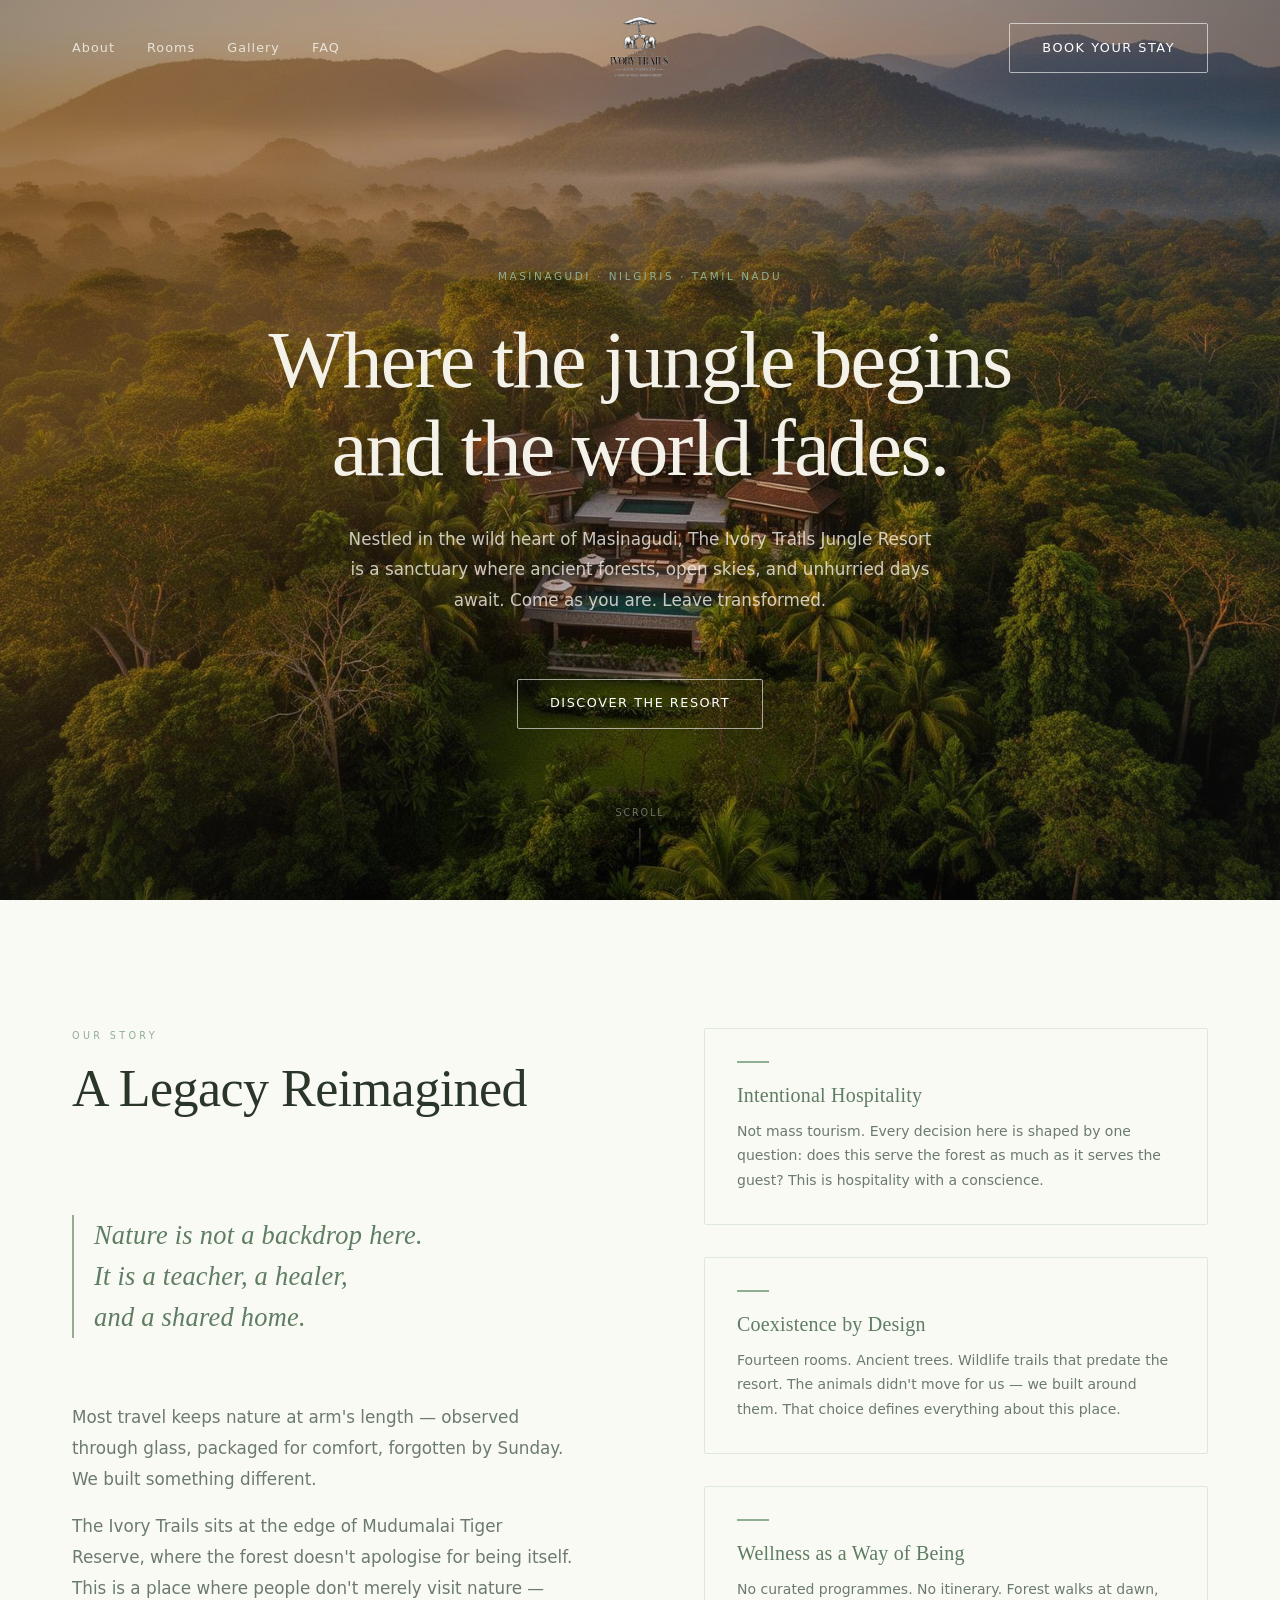
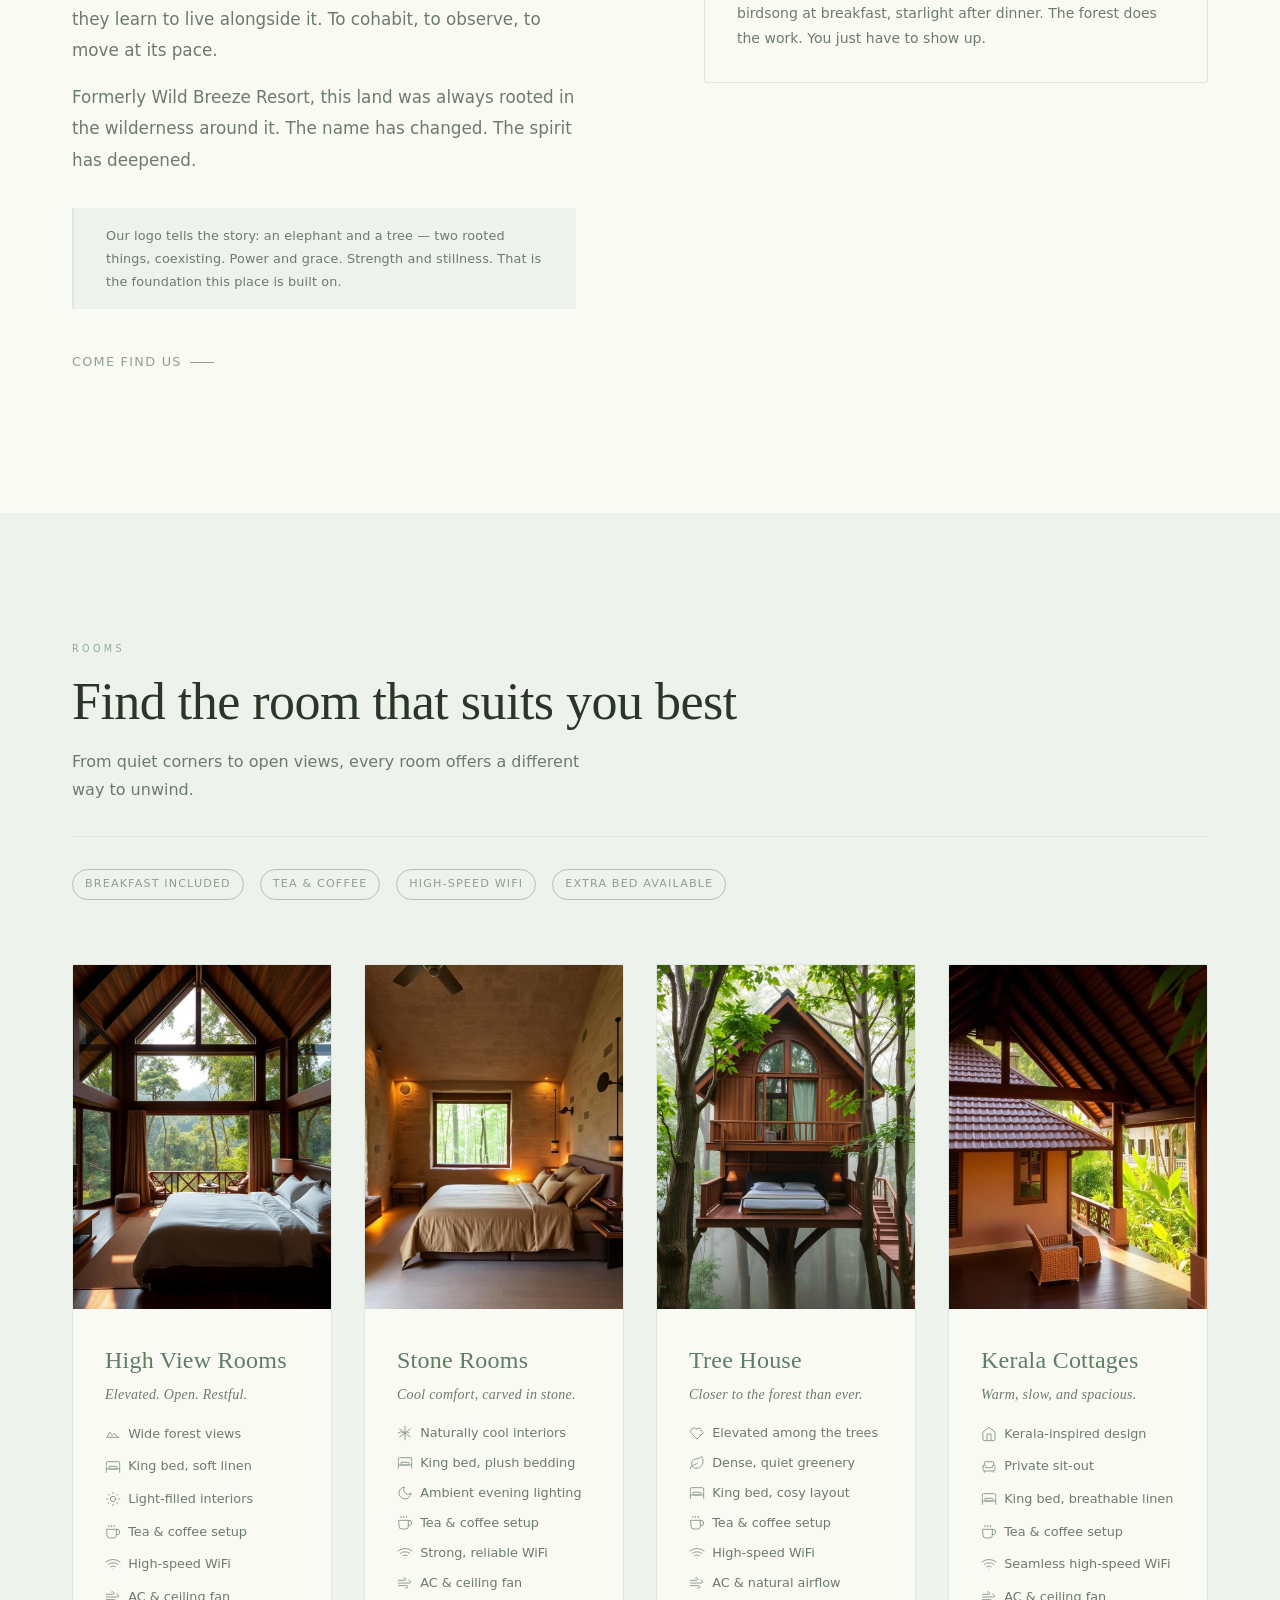
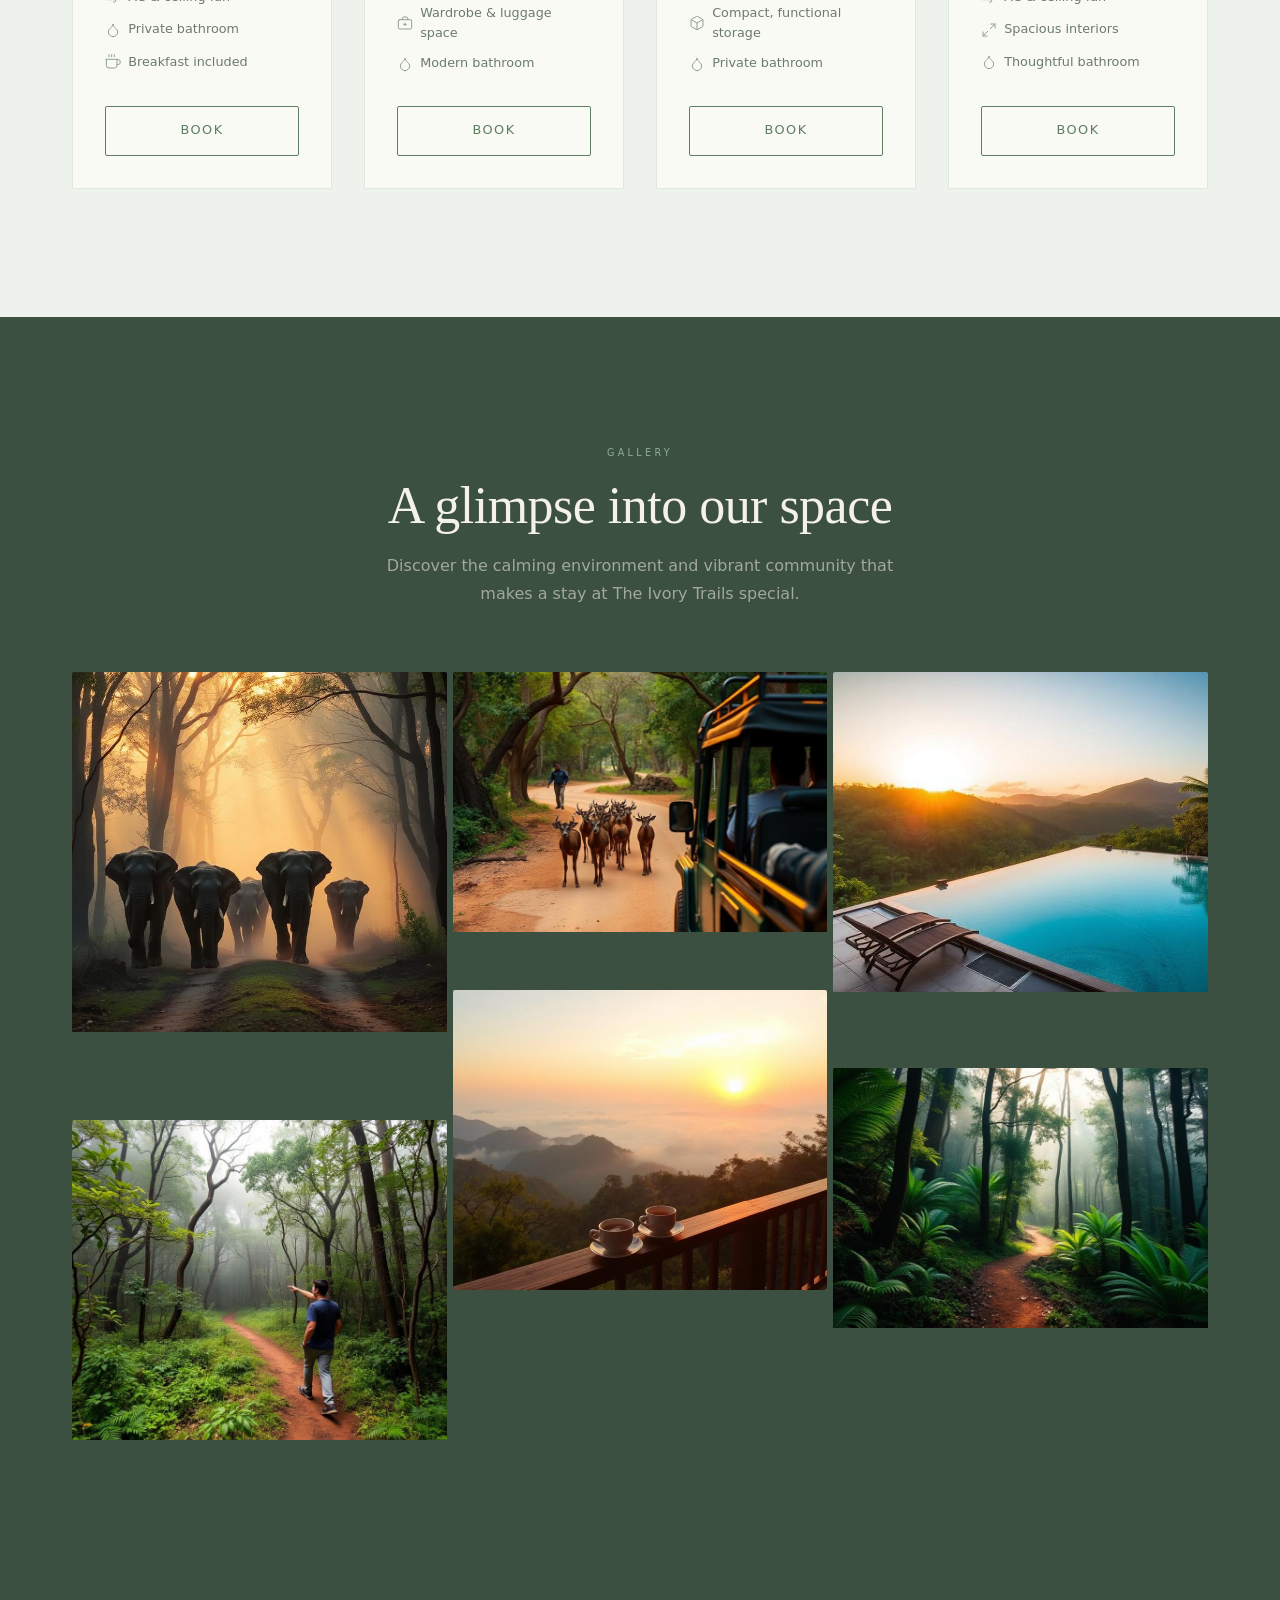
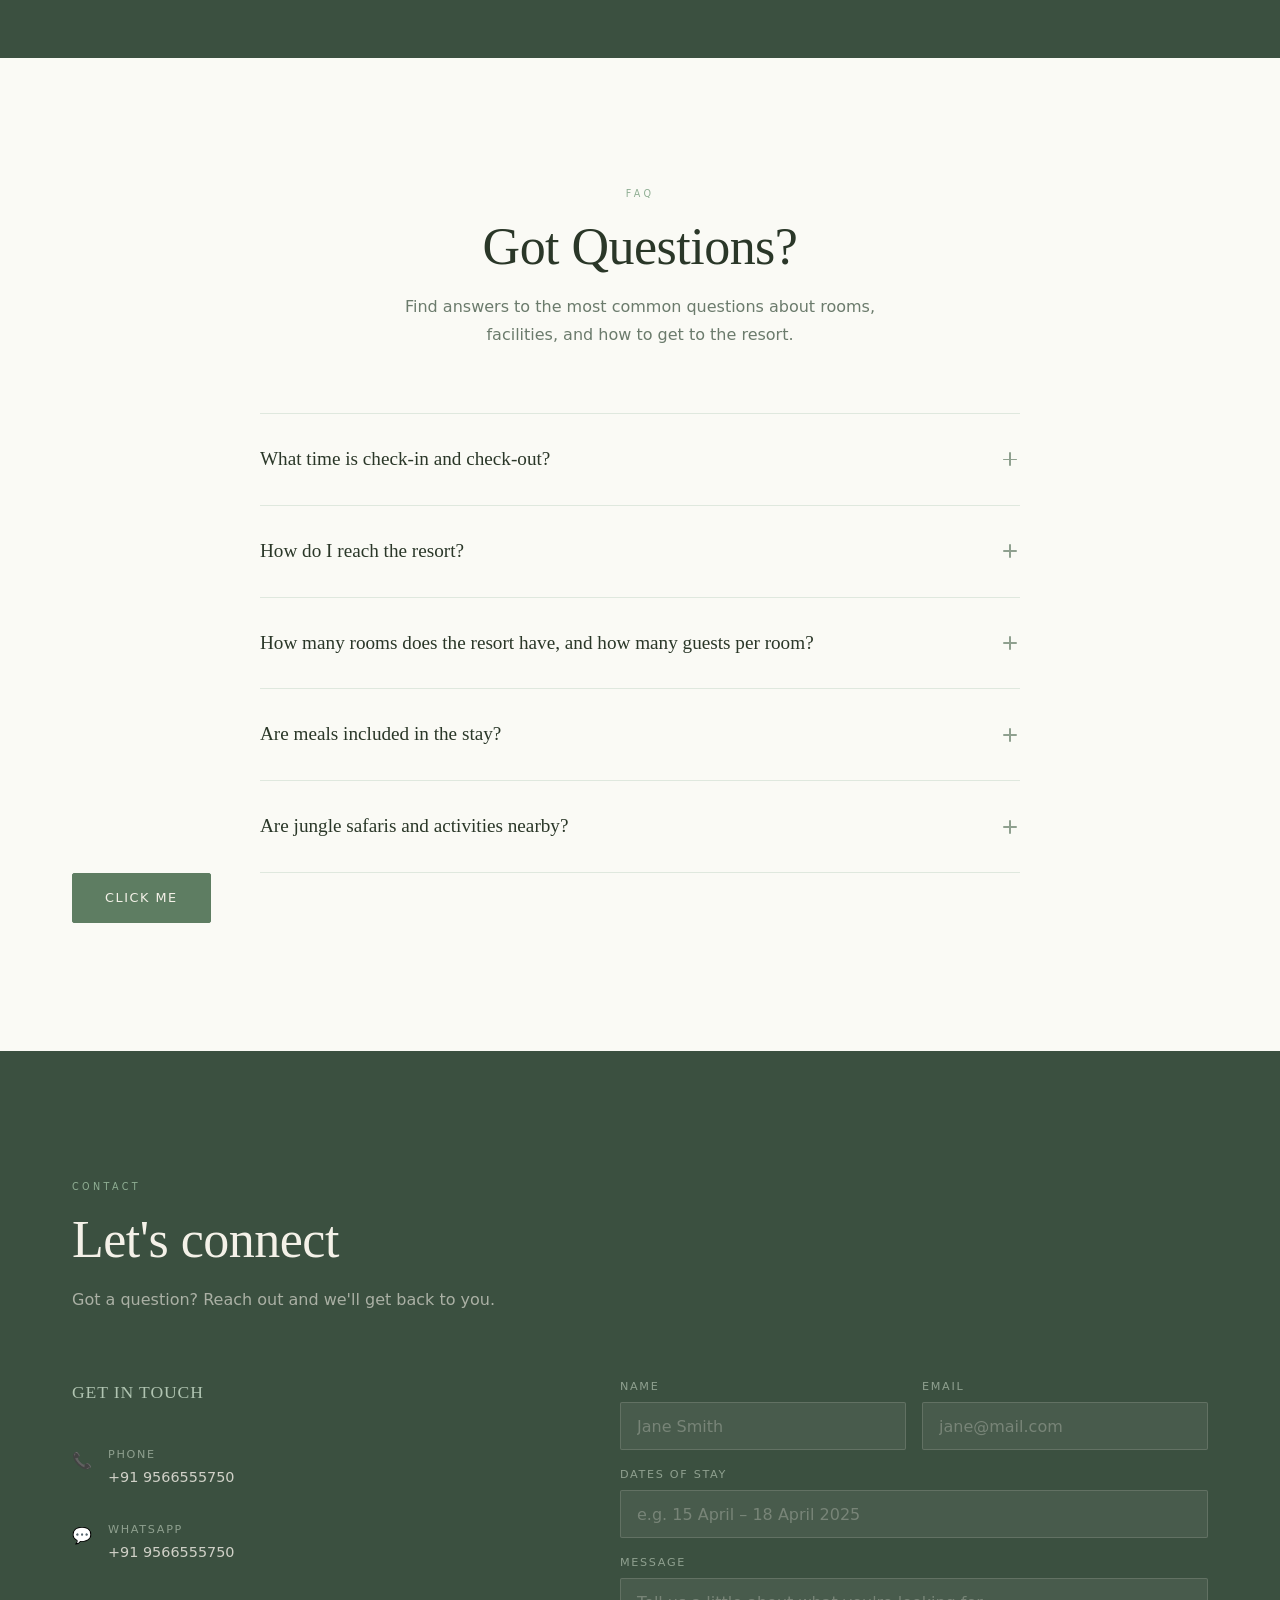
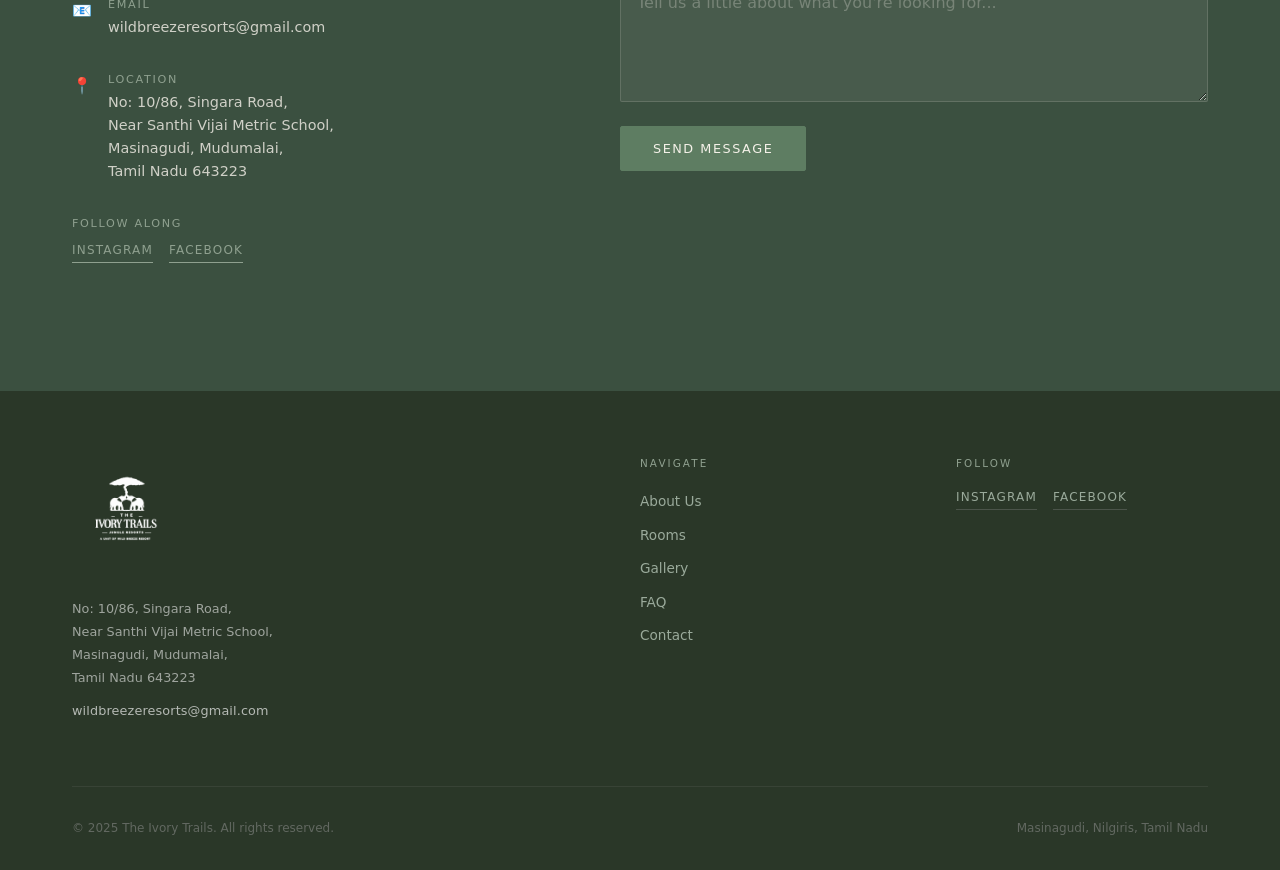
==== commit 5cd9d4a4: "Update index.html" ====
--- a/index.html
+++ b/index.html
@@ -745,6 +745,10 @@
 
         </ul><!-- /.faq__list -->
 
+        <div class="faq__cta reveal">
+          <a href="avanthika.html" class="btn btn--primary faq__cta-btn">Click me</a>
+        </div>
+
       </div><!-- /.container -->
     </section>
 
--- a/styles.css
+++ b/styles.css
@@ -1231,7 +1231,7 @@
 }
 
 .faq-item__panel.is-open {
-  max-height: 400px;
+  max-height: 720px;
 }
 
 .faq-item__answer {
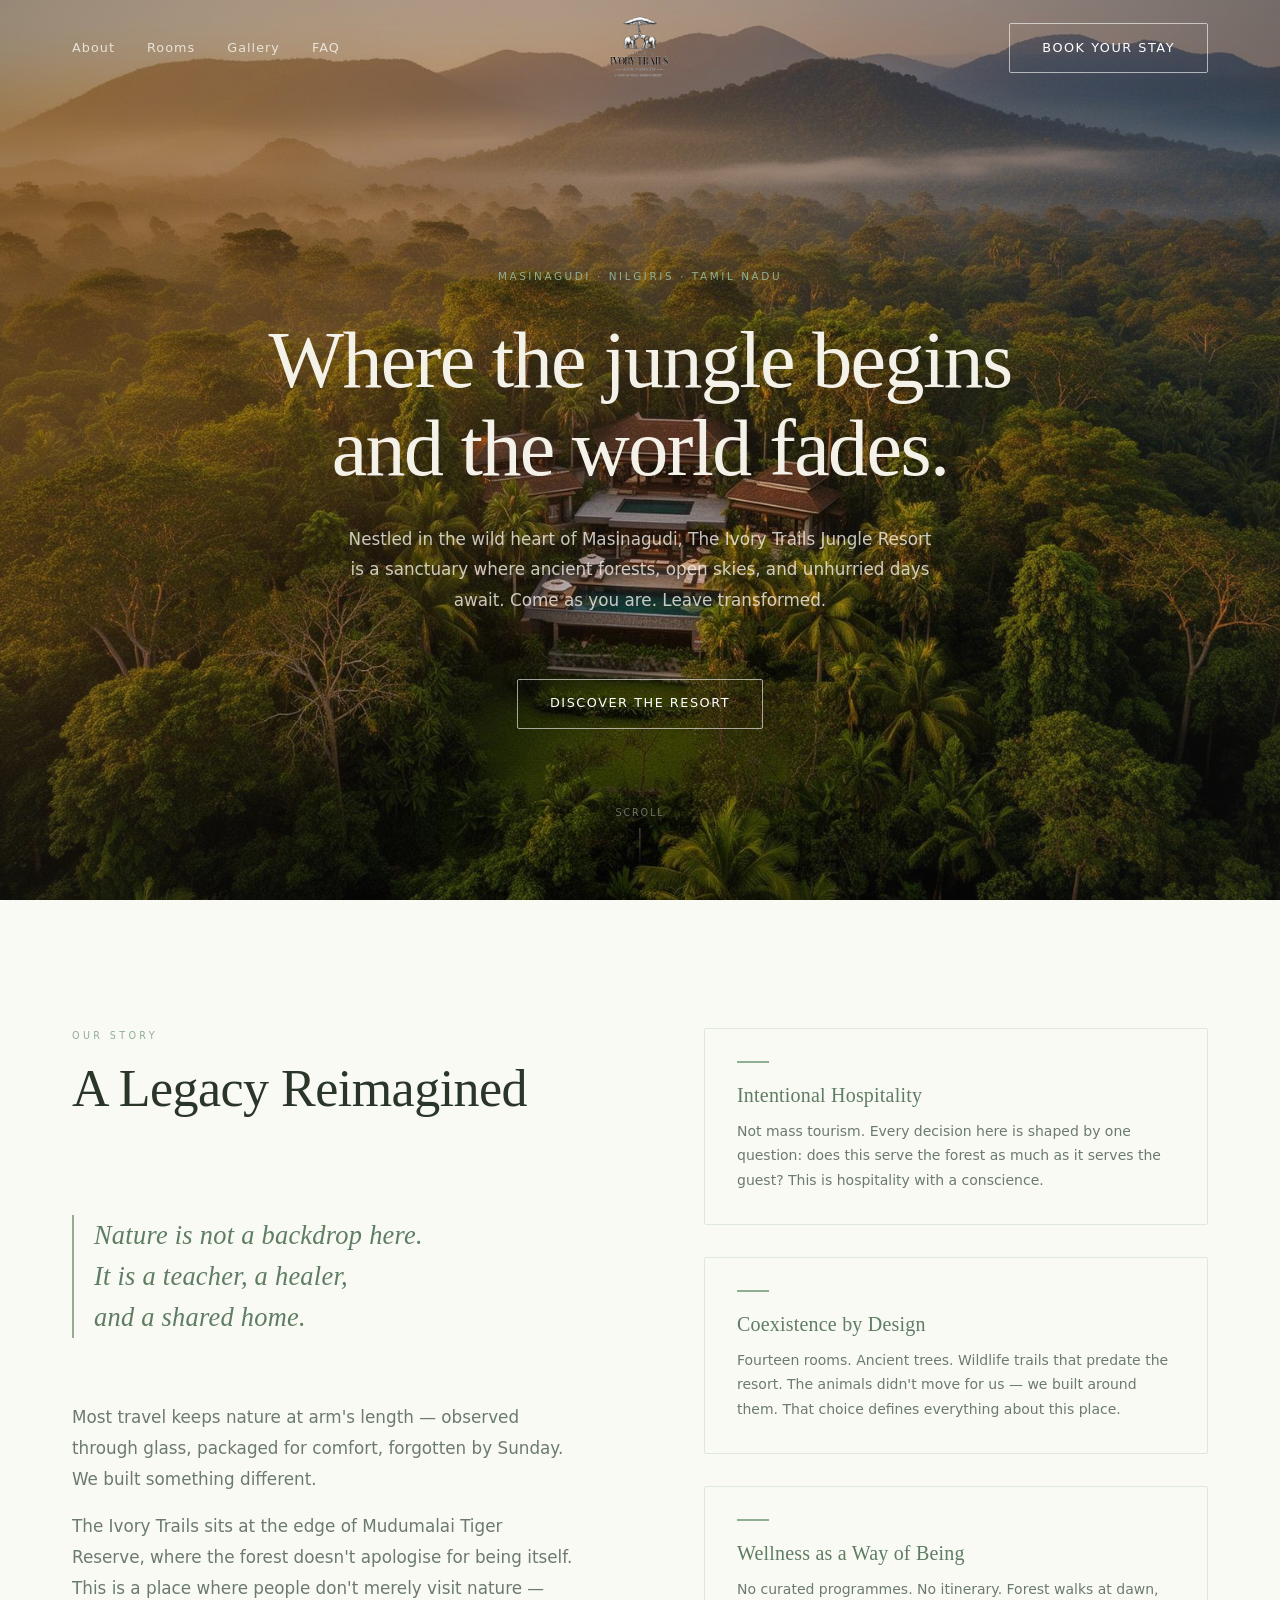
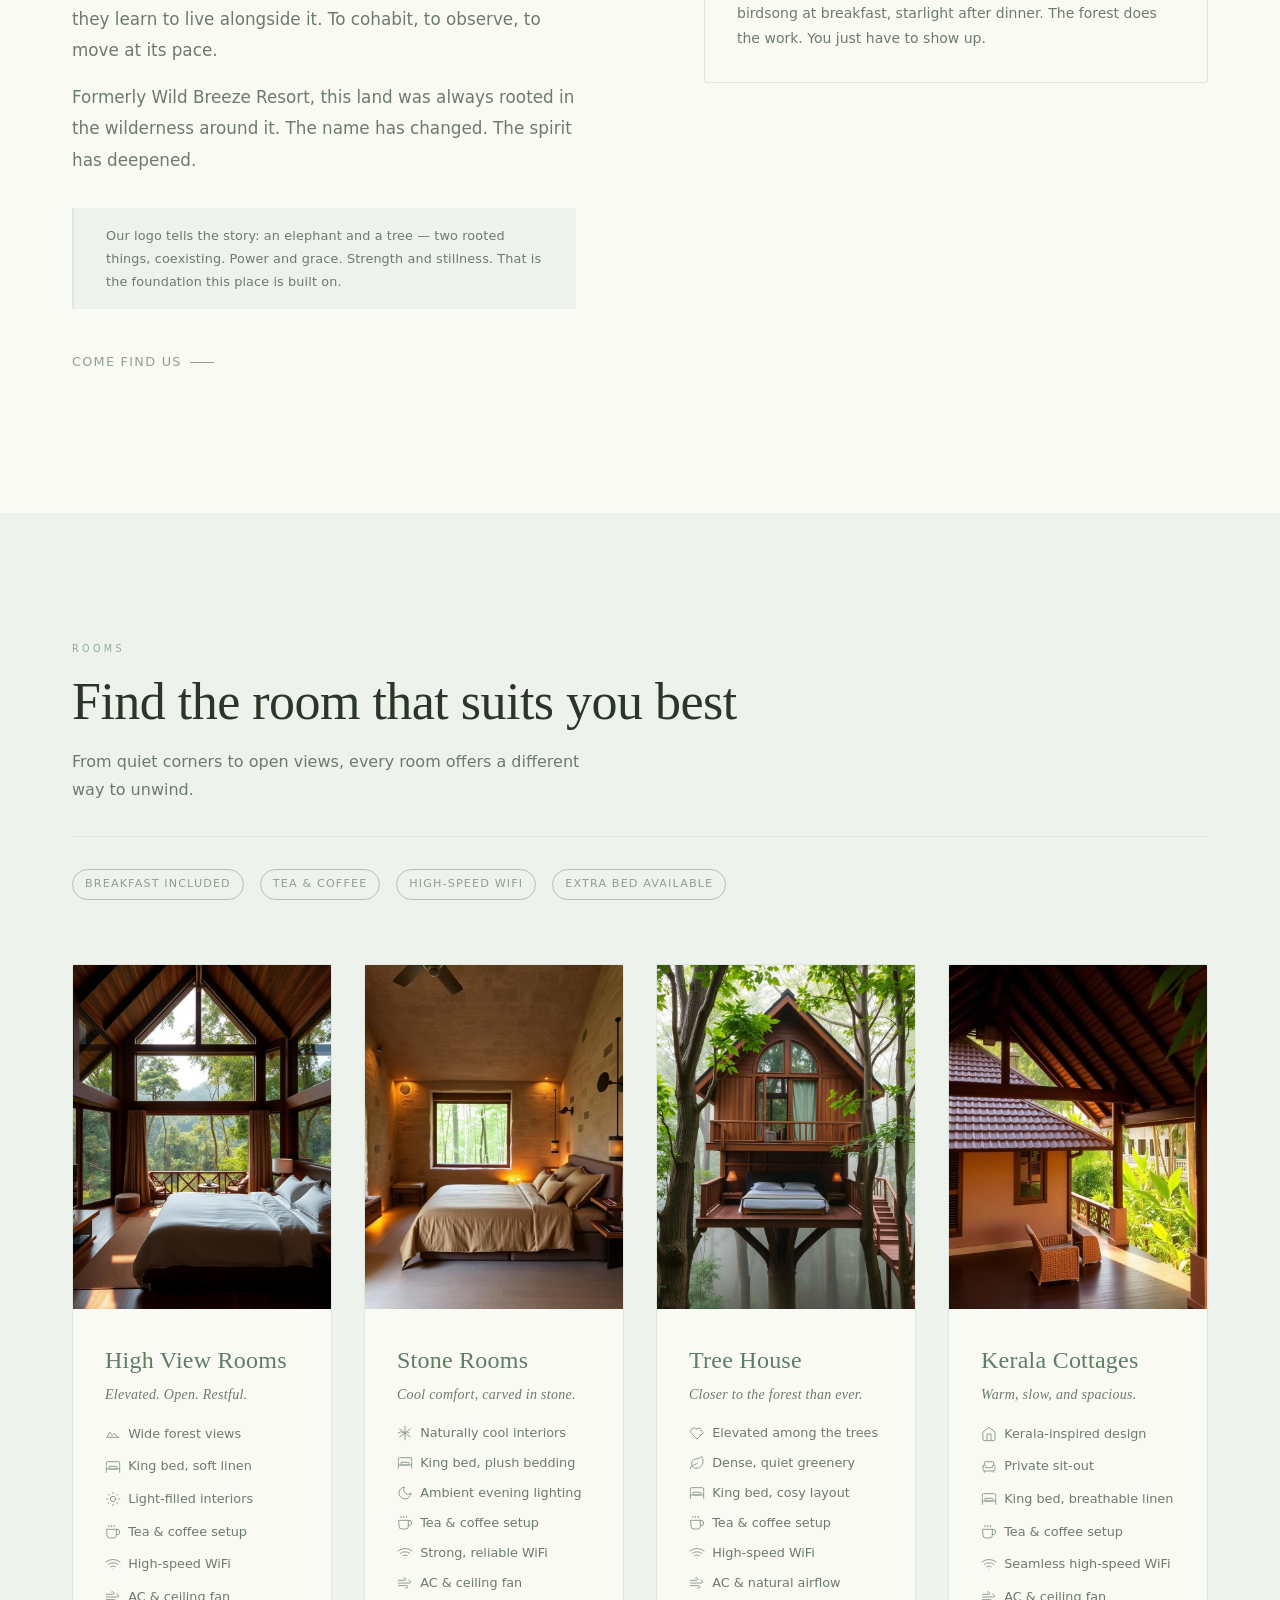
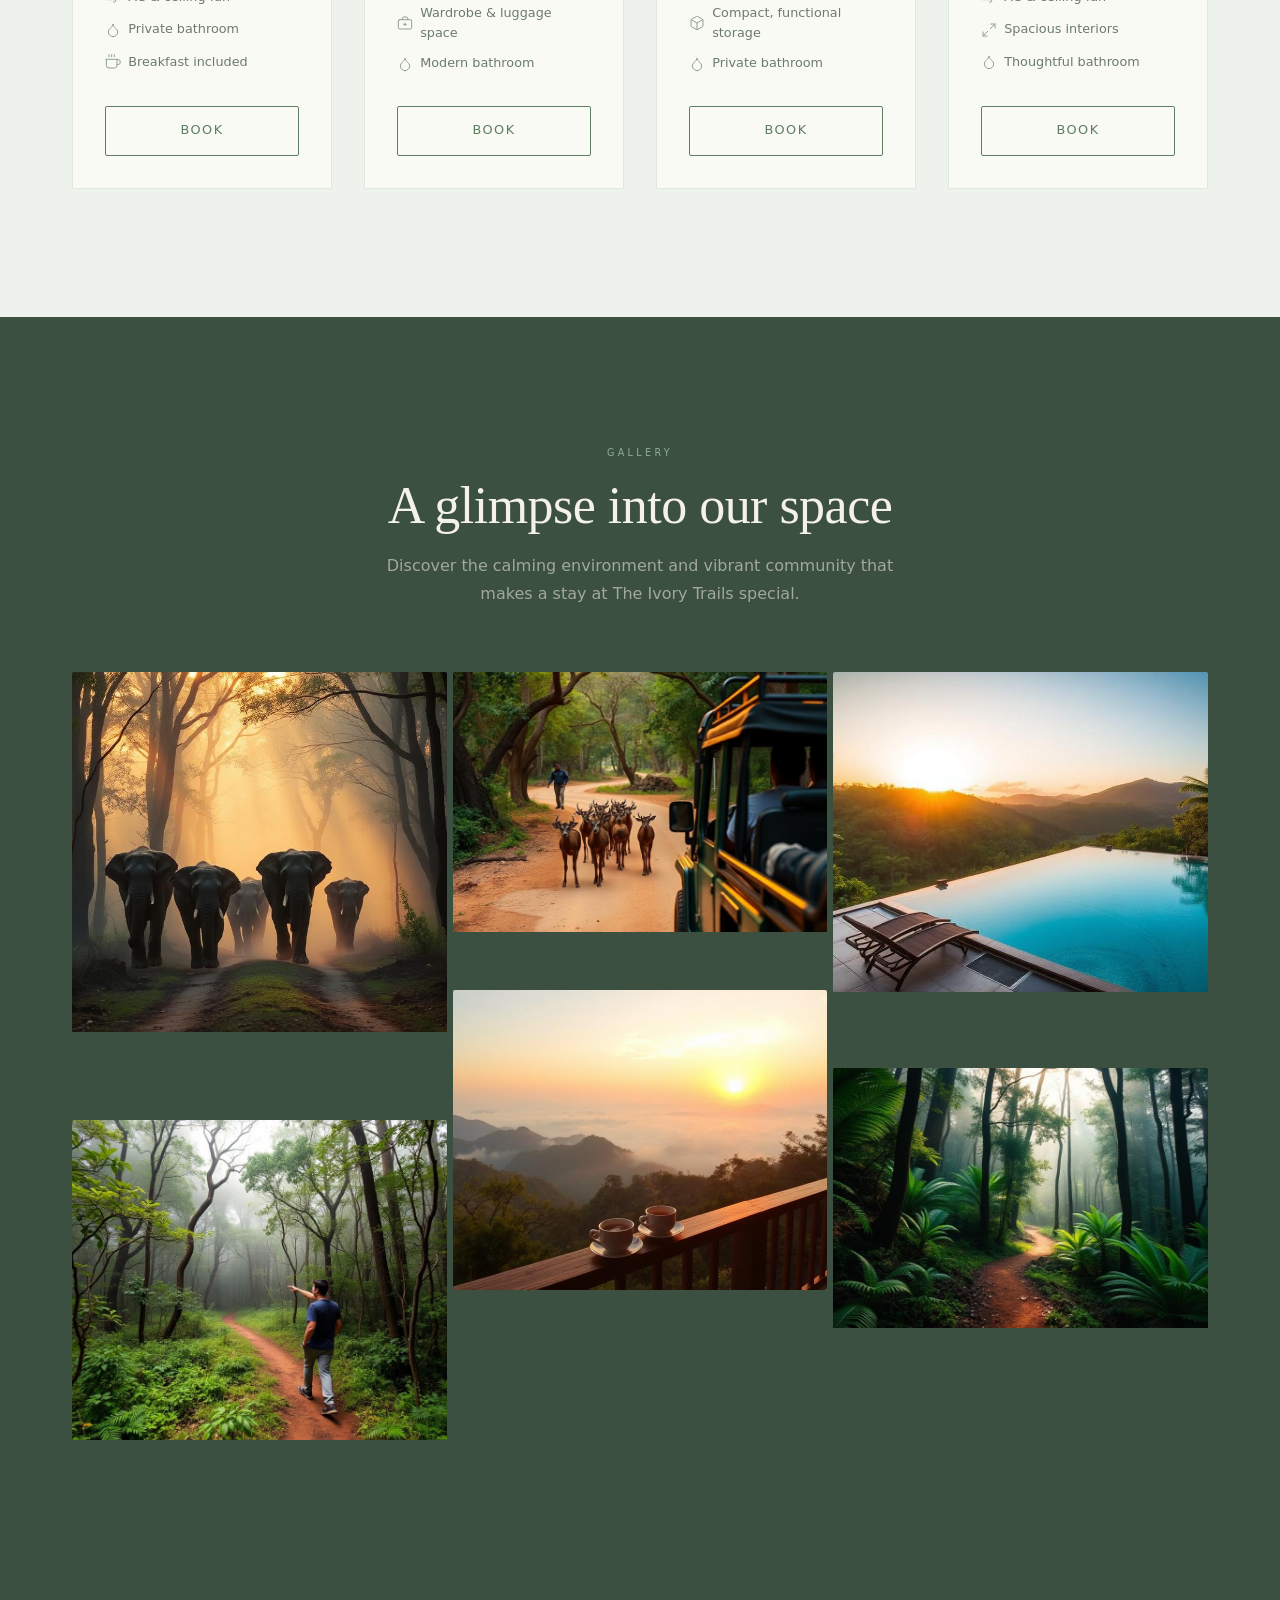
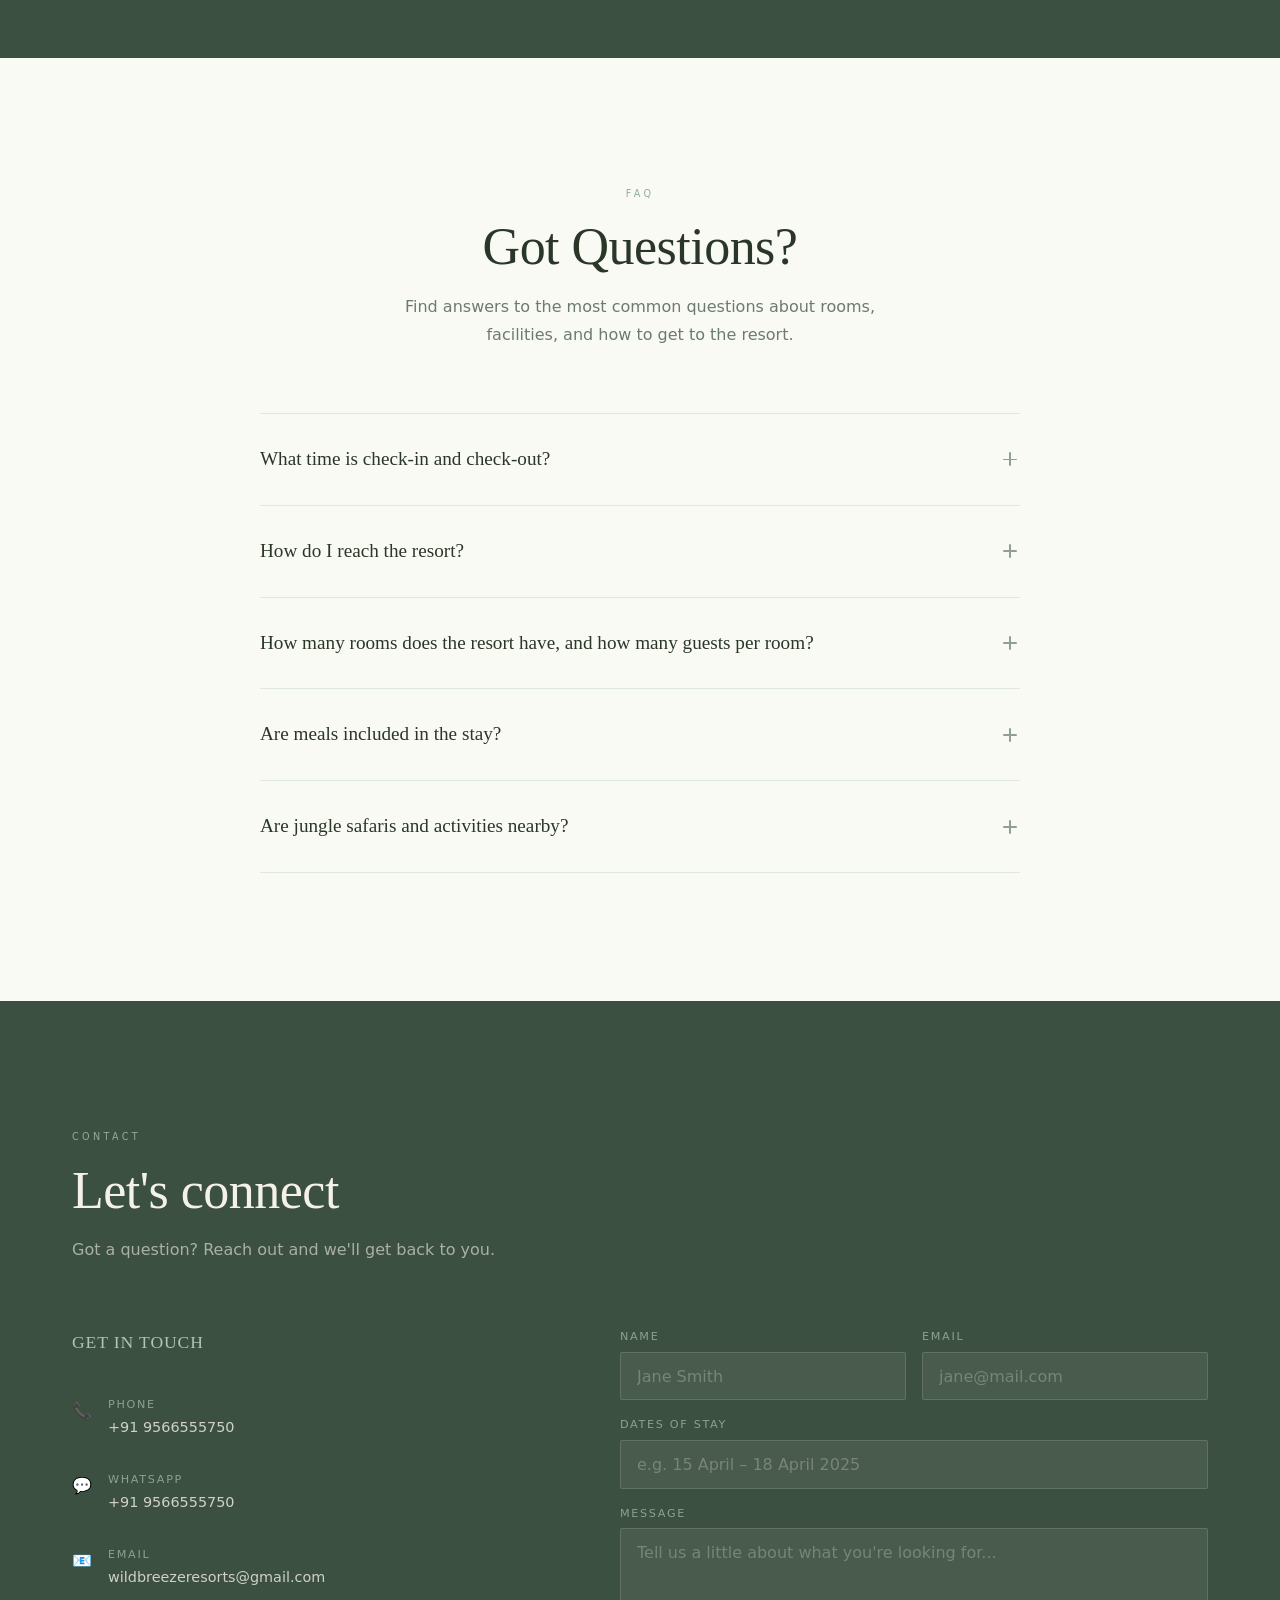
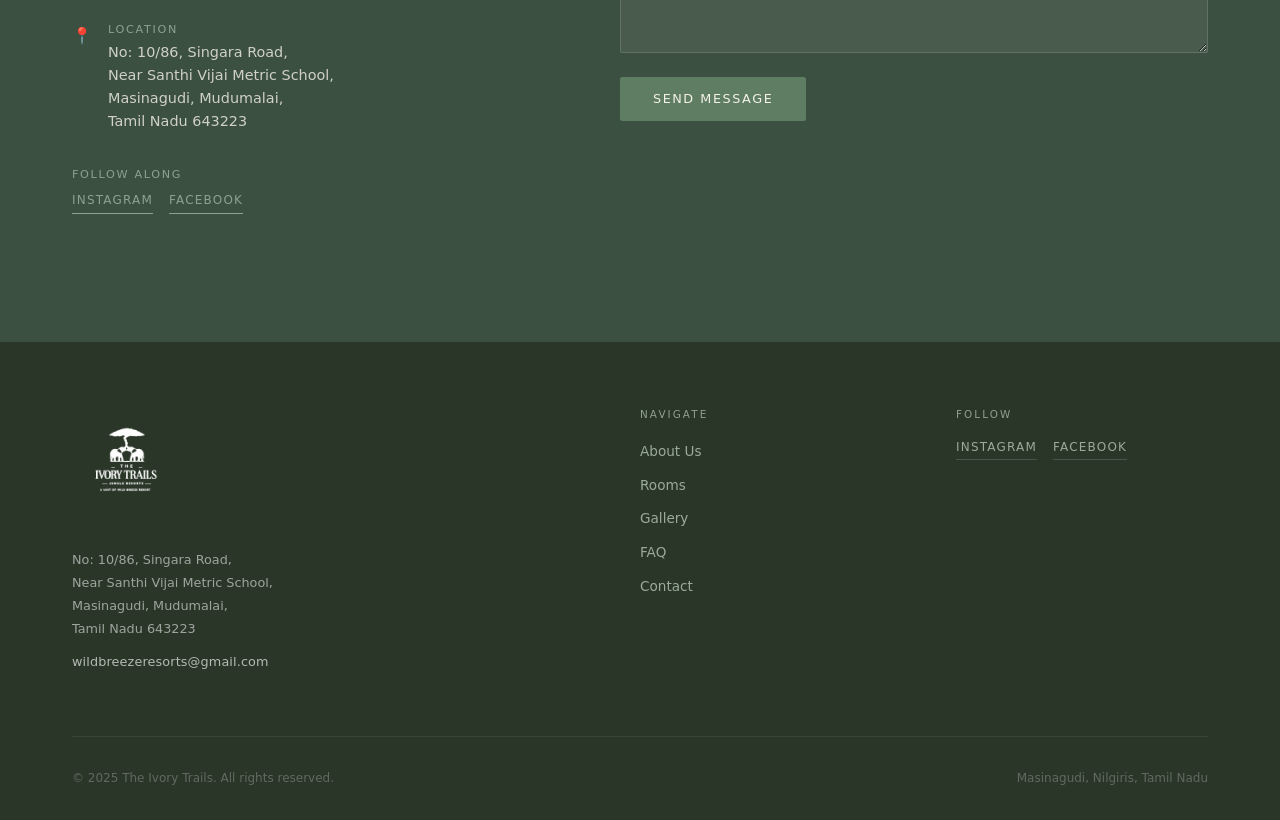
==== commit a94dbe2c: "Update index.html" ====
--- a/index.html
+++ b/index.html
@@ -745,9 +745,11 @@
 
         </ul><!-- /.faq__list -->
 
+        <!-- Avanthika page CTA — uncomment when avanthika.html is restored from _archive/avanthika-page/
         <div class="faq__cta reveal">
           <a href="avanthika.html" class="btn btn--primary faq__cta-btn">Click me</a>
         </div>
+        -->
 
       </div><!-- /.container -->
     </section>
--- a/styles.css
+++ b/styles.css
@@ -1243,6 +1243,20 @@
   max-width: 68ch;
 }
 
+.faq__cta {
+  display: flex;
+  justify-content: center;
+  align-items: center;
+  padding-top: var(--space-lg);
+  padding-bottom: var(--space-sm);
+}
+
+.faq__cta-btn {
+  min-height: 48px;
+  min-width: 10rem;
+  text-align: center;
+}
+
 /* -----------------------------------------------------------------------------
    13. Contact Section
    ----------------------------------------------------------------------------- */
